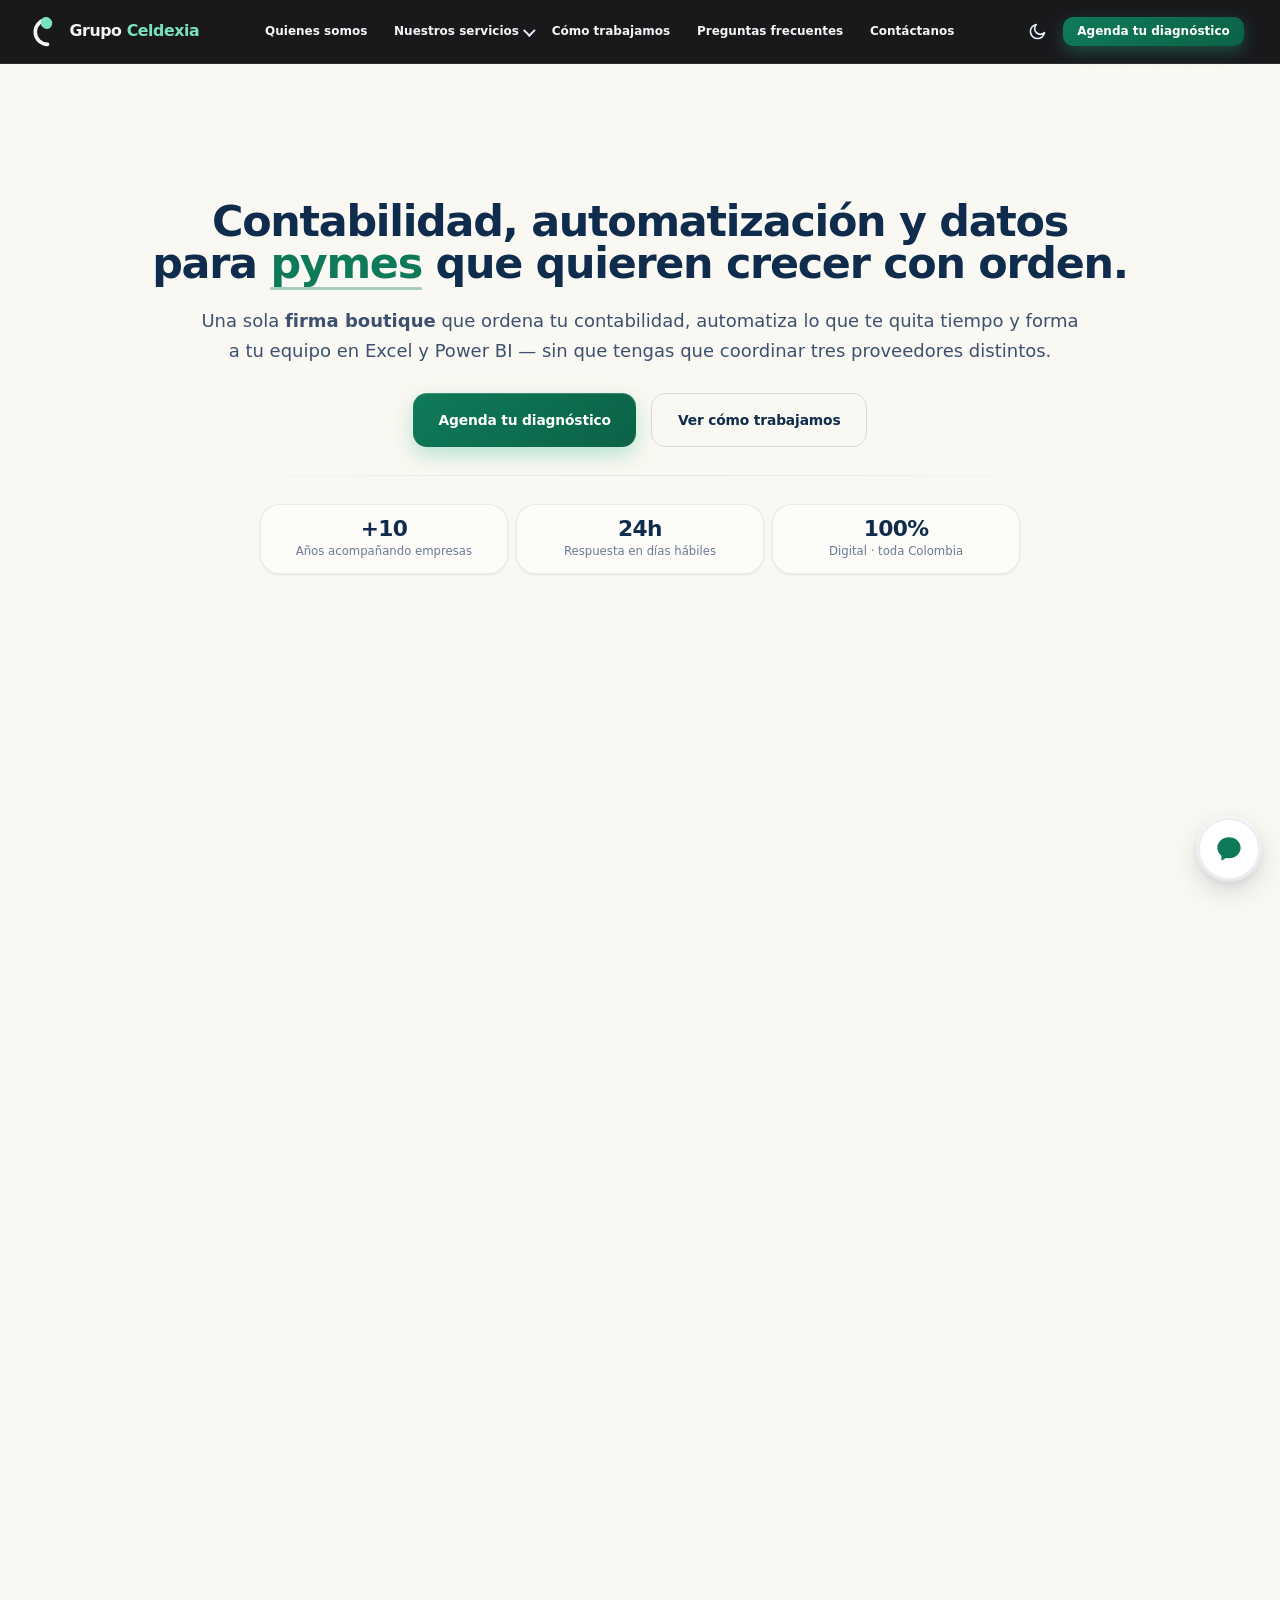
==== index.html @ 8787c2e3 "feat: cambios en estructura de archivos" ====
<!DOCTYPE html>
<html lang="es">

<head>
  <meta charset="UTF-8">
  <meta name="viewport" content="width=device-width, initial-scale=1.0, viewport-fit=cover">

  <meta name="robots" content="index, follow, max-snippet:-1, max-image-preview:large, max-video-preview:-1">
  <meta name="googlebot" content="index, follow, max-snippet:-1, max-image-preview:large, max-video-preview:-1">
  <meta name="bingbot" content="index, follow, max-snippet:-1, max-image-preview:large">
  <meta name="yandex" content="index, follow">
  <meta name="duckduckbot" content="index, follow">
  <meta name="theme-color" content="#0F2C4D">
  <meta name="msapplication-TileColor" content="#0F2C4D">

  <meta http-equiv="Content-Security-Policy" content="
    default-src 'self';
    script-src  'self' 'sha256-/l8RcaNB8MHho/vs96s4ap8UspJKVkSybBrTscfyWKM=' 'sha256-djsI7ul3B3m7KdzbCZ7Nsn+0wERyt4WGuPwVBcPNg5k=' https://www.googletagmanager.com https://www.google-analytics.com;
    style-src   'self' https://fonts.googleapis.com;
    font-src    https://fonts.gstatic.com;
    img-src     'self' data: https://images.unsplash.com https://www.google-analytics.com https://www.googletagmanager.com;
    connect-src 'self' https://www.google-analytics.com https://region1.google-analytics.com https://www.googletagmanager.com;
    form-action 'none';
    base-uri    'self';
    object-src  'none';
    manifest-src 'self';
  ">
  <meta name="referrer" content="strict-origin-when-cross-origin">

  <title>Celdexia | Contabilidad, Web y Datos para PYMES en Colombia</title>
  <meta name="description"
    content="Grupo Celdexia SAS es una firma boutique colombiana de contabilidad, automatización web y formación en datos para PYMES. Conoce Celdexia Contable, Celdexia Web y Celdexia Academy. Agenda tu diagnóstico gratuito.">
  <meta name="author" content="Grupo Celdexia SAS">
  <meta name="application-name" content="Celdexia">
  <meta name="apple-mobile-web-app-title" content="Celdexia">
  <meta name="apple-mobile-web-app-capable" content="yes">
  <meta name="mobile-web-app-capable" content="yes">

  <link rel="icon" href="favicon.svg" type="image/svg+xml">
  <link rel="icon" href="favicon-32.png" sizes="32x32" type="image/png">
  <link rel="apple-touch-icon" href="apple-touch-icon.png">
  <link rel="manifest" href="site.webmanifest">

  <link rel="canonical" href="https://www.celdexia.co/">
  <link rel="alternate" hreflang="es-CO" href="https://www.celdexia.co/">
  <link rel="alternate" hreflang="x-default" href="https://www.celdexia.co/">

  <meta property="og:type" content="website">
  <meta property="og:url" content="https://www.celdexia.co/">
  <meta property="og:title" content="Celdexia | Grupo Celdexia SAS · Contabilidad, Web y Datos para PYMES">
  <meta property="og:description"
    content="Celdexia · Una sola firma boutique colombiana para tu contabilidad (Celdexia Contable), tu web y automatización (Celdexia Web) y la formación en datos de tu equipo (Celdexia Academy).">
  <meta property="og:locale" content="es_CO">
  <meta property="og:locale:alternate" content="es_ES">
  <meta property="og:site_name" content="Celdexia · Grupo Celdexia SAS">
  <meta property="og:image" content="https://www.celdexia.co/og-image-celdexia.jpg">
  <meta property="og:image:secure_url" content="https://www.celdexia.co/og-image-celdexia.jpg">
  <meta property="og:image:type" content="image/jpeg">
  <meta property="og:image:width" content="1200">
  <meta property="og:image:height" content="630">
  <meta property="og:image:alt" content="Celdexia · Grupo Celdexia SAS · Firma boutique colombiana">
  <meta property="business:contact_data:locality" content="Tuluá">
  <meta property="business:contact_data:region" content="Valle del Cauca">
  <meta property="business:contact_data:country_name" content="Colombia">
  <meta property="business:contact_data:phone_number" content="+573174698050">

  <meta name="twitter:card" content="summary_large_image">
  <meta name="twitter:title" content="Celdexia | Grupo Celdexia SAS · Contabilidad, Web y Datos">
  <meta name="twitter:description"
    content="Firma boutique colombiana. Contabilidad, web y formación en datos para PYMES. Conoce Celdexia Contable, Celdexia Web y Celdexia Academy.">
  <meta name="twitter:image" content="https://www.celdexia.co/og-image-celdexia.jpg">
  <meta name="twitter:image:alt" content="Celdexia · Grupo Celdexia SAS">
  <meta name="twitter:site" content="@celdexia">
  <meta name="twitter:creator" content="@celdexia">

<script type="application/ld+json">
{
  "@context": "https://schema.org",
  "@graph": [
    {
      "@type": "Organization",
      "@id": "https://www.celdexia.co/#organization",
      "name": "Grupo Celdexia SAS",
      "alternateName": ["Celdexia", "Grupo Celdexia", "Celdexia SAS", "Grupo Celdexia S.A.S."],
      "legalName": "Grupo Celdexia SAS",
      "url": "https://www.celdexia.co",
      "logo": {
        "@type": "ImageObject",
        "url": "https://www.celdexia.co/logo-celdexia.png",
        "width": 512,
        "height": 512,
        "caption": "Logo oficial Grupo Celdexia SAS"
      },
      "image": "https://www.celdexia.co/og-image-celdexia.jpg",
      "description": "Celdexia, oficialmente Grupo Celdexia SAS, es una firma boutique colombiana líder en contabilidad, desarrollo web, automatización con IA y formación en datos para pequeñas y medianas empresas.",
      "foundingDate": "2014",
      "founder": {"@type": "Person", "name": "Yonier Alejandro Arango López"},
      "email": "info@celdexia.com",
      "telephone": "+573174698050",
      "address": {
        "@type": "PostalAddress",
        "addressCountry": "CO",
        "addressRegion": "Valle del Cauca",
        "addressLocality": "Tuluá",
        "postalCode": "763021"
      },
      "areaServed": [
        {"@type": "Country", "name": "Colombia"},
        {"@type": "AdministrativeArea", "name": "Valle del Cauca"},
        {"@type": "City", "name": "Tuluá"},
        {"@type": "City", "name": "Cali"},
        {"@type": "City", "name": "Bogotá"},
        {"@type": "City", "name": "Medellín"},
        {"@type": "City", "name": "Barranquilla"},
        {"@type": "City", "name": "Cartagena"}
      ],
      "sameAs": [
        "https://wa.me/573174698050",
        "https://contable.celdexia.co",
        "https://web.celdexia.co",
        "https://www.celdexia.com/inicio",
        "https://www.facebook.com/share/1HR5Mc8u3G/",
        "https://www.tiktok.com/@grupoceldexia?_r=1&_t=ZS-98dkQQ6LzwS"
      ],
      "contactPoint": [{
        "@type": "ContactPoint",
        "telephone": "+57-317-469-8050",
        "contactType": "customer service",
        "areaServed": "CO",
        "availableLanguage": ["Spanish", "es", "es-CO"]
      }],
      "subOrganization": [
        {
          "@type": "Organization",
          "name": "Celdexia Contable",
          "alternateName": "Celdexia Contable · División Contable",
          "url": "https://contable.celdexia.co",
          "description": "División contable y tributaria de Grupo Celdexia SAS. Contabilidad mensual, declaración de renta y asesoría tributaria para PYMES en Colombia.",
          "parentOrganization": {"@id": "https://www.celdexia.co/#organization"}
        },
        {
          "@type": "Organization",
          "name": "Celdexia Web",
          "alternateName": "Celdexia Web · División Digital",
          "url": "https://web.celdexia.co",
          "description": "División digital de Grupo Celdexia SAS. Diseño de páginas web profesionales, automatización con IA, dashboards interactivos y CRM para empresas colombianas.",
          "parentOrganization": {"@id": "https://www.celdexia.co/#organization"}
        },
        {
          "@type": "Organization",
          "name": "Celdexia Academy",
          "alternateName": "Celdexia Academy · División de Formación",
          "url": "https://www.celdexia.com/inicio",
          "description": "División de formación de Grupo Celdexia SAS. Capacitación corporativa en Excel, Power BI y análisis de datos para equipos de PYMES.",
          "parentOrganization": {"@id": "https://www.celdexia.co/#organization"}
        }
      ],
      "knowsAbout": [
        "Contabilidad PYME",
        "Declaración de Renta Colombia",
        "Automatización empresarial",
        "Páginas web profesionales",
        "Dashboards interactivos",
        "Inteligencia Artificial aplicada",
        "Excel avanzado",
        "Power BI",
        "Asesoría tributaria Colombia",
        "Software contable en la nube"
      ]
    },
    {
      "@type": "LocalBusiness",
      "@id": "https://www.celdexia.co/#localbusiness",
      "name": "Celdexia · Grupo Celdexia SAS",
      "alternateName": ["Celdexia", "Grupo Celdexia"],
      "image": "https://www.celdexia.co/og-image-celdexia.jpg",
      "url": "https://www.celdexia.co",
      "telephone": "+573174698050",
      "email": "info@celdexia.com",
      "priceRange": "$$",
      "address": {
        "@type": "PostalAddress",
        "addressCountry": "CO",
        "addressRegion": "Valle del Cauca",
        "addressLocality": "Tuluá",
        "postalCode": "763021"
      },
      "geo": {
        "@type": "GeoCoordinates",
        "latitude": "4.0847",
        "longitude": "-76.1956"
      },
      "areaServed": {"@type": "Country", "name": "Colombia"},
      "openingHoursSpecification": [{
        "@type": "OpeningHoursSpecification",
        "dayOfWeek": ["Monday", "Tuesday", "Wednesday", "Thursday", "Friday"],
        "opens": "08:00",
        "closes": "18:00"
      }],
      "hasOfferCatalog": {
        "@type": "OfferCatalog",
        "name": "Servicios Celdexia",
        "itemListElement": [
          {"@type": "Offer", "itemOffered": {"@type": "Service", "name": "Contabilidad mensual PYMES Colombia", "provider": {"@type": "Organization", "name": "Celdexia Contable"}}},
          {"@type": "Offer", "itemOffered": {"@type": "Service", "name": "Declaración de Renta Persona Natural y Jurídica", "provider": {"@type": "Organization", "name": "Celdexia Contable"}}},
          {"@type": "Offer", "itemOffered": {"@type": "Service", "name": "Diseño de páginas web profesionales", "provider": {"@type": "Organization", "name": "Celdexia Web"}}},
          {"@type": "Offer", "itemOffered": {"@type": "Service", "name": "Automatización con IA y dashboards interactivos", "provider": {"@type": "Organization", "name": "Celdexia Web"}}},
          {"@type": "Offer", "itemOffered": {"@type": "Service", "name": "Capacitación corporativa en Excel y Power BI", "provider": {"@type": "Organization", "name": "Celdexia Academy"}}}
        ]
      }
    },
    {
      "@type": "WebSite",
      "@id": "https://www.celdexia.co/#website",
      "url": "https://www.celdexia.co",
      "name": "Celdexia · Grupo Celdexia SAS",
      "alternateName": "Celdexia",
      "publisher": {"@id": "https://www.celdexia.co/#organization"},
      "inLanguage": "es-CO"
    },
    {
      "@type": "BreadcrumbList",
      "@id": "https://www.celdexia.co/#breadcrumb",
      "itemListElement": [
        {"@type": "ListItem", "position": 1, "name": "Celdexia · Inicio", "item": "https://www.celdexia.co/"},
        {"@type": "ListItem", "position": 2, "name": "Celdexia Contable", "item": "https://contable.celdexia.co/"},
        {"@type": "ListItem", "position": 3, "name": "Celdexia Web", "item": "https://web.celdexia.co/"},
        {"@type": "ListItem", "position": 4, "name": "Celdexia Academy", "item": "https://www.celdexia.com/inicio"}
      ]
    },
    {
      "@type": "WebPage",
      "@id": "https://www.celdexia.co/#webpage",
      "url": "https://www.celdexia.co/",
      "name": "Celdexia | Grupo Celdexia SAS · Contabilidad, Web y Datos para PYMES en Colombia",
      "description": "Sitio oficial de Celdexia (Grupo Celdexia SAS). Firma boutique colombiana de contabilidad, web y formación en datos para PYMES.",
      "inLanguage": "es-CO",
      "isPartOf": {"@id": "https://www.celdexia.co/#website"},
      "about": {"@id": "https://www.celdexia.co/#organization"},
      "breadcrumb": {"@id": "https://www.celdexia.co/#breadcrumb"}
    }
  ]
}
</script>

<script type="application/ld+json">
{"@context":"https://schema.org","@type":"FAQPage","mainEntity":[
{"@type":"Question","name":"¿Qué es Celdexia?","acceptedAnswer":{"@type":"Answer","text":"Celdexia, oficialmente Grupo Celdexia SAS, es una firma boutique colombiana especializada en contabilidad, desarrollo web, automatización con IA y formación en datos para pequeñas y medianas empresas. Tiene tres divisiones: Celdexia Contable, Celdexia Web y Celdexia Academy."}},
{"@type":"Question","name":"¿Cuáles son las divisiones de Grupo Celdexia SAS?","acceptedAnswer":{"@type":"Answer","text":"Grupo Celdexia SAS opera tres divisiones especializadas: Celdexia Contable (contabilidad mensual, declaración de renta y asesoría tributaria), Celdexia Web (páginas web profesionales, automatización con IA y dashboards interactivos) y Celdexia Academy (capacitación corporativa en Excel y Power BI)."}},
{"@type":"Question","name":"¿Dónde queda Celdexia?","acceptedAnswer":{"@type":"Answer","text":"Celdexia (Grupo Celdexia SAS) tiene su sede en Tuluá, Valle del Cauca, Colombia, con presencia nacional. Atendemos clientes en toda Colombia (Cali, Bogotá, Medellín, Barranquilla, Cartagena y más) de forma 100% digital."}},
{"@type":"Question","name":"¿Cuánto dura el diagnóstico inicial de Celdexia?","acceptedAnswer":{"@type":"Answer","text":"El diagnóstico de Celdexia dura aproximadamente 30 minutos por videollamada. Antes te enviamos un breve formulario para entender tu situación. Al final te llevas un resumen claro de qué identificamos, sin compromiso de seguir con nosotros."}},
{"@type":"Question","name":"¿Trabajan solo en Tuluá o en toda Colombia?","acceptedAnswer":{"@type":"Answer","text":"Celdexia tiene su sede en Tuluá, Valle del Cauca, y atiende toda Colombia con presencia nacional. Operamos 100% digital con software contable en la nube, videollamadas y WhatsApp. Tenemos clientes desde Pasto hasta Santa Marta."}},
{"@type":"Question","name":"¿Puedo contratar un solo servicio de Celdexia?","acceptedAnswer":{"@type":"Answer","text":"Sí. Puedes empezar con uno solo. La mayoría de nuestros clientes empiezan con Celdexia Contable o con Celdexia Web, y suman otros servicios cuando lo necesitan."}},
{"@type":"Question","name":"¿Cómo inicia el acompañamiento con Celdexia?","acceptedAnswer":{"@type":"Answer","text":"Después del diagnóstico te enviamos una propuesta personalizada. Si la aceptas, firmamos un acuerdo de confidencialidad, configuramos los sistemas necesarios y arrancamos."}},
{"@type":"Question","name":"¿Cuánto cuestan los servicios de Celdexia?","acceptedAnswer":{"@type":"Answer","text":"La contabilidad mensual con Celdexia Contable empieza en $500.000 COP + IVA. La declaración de renta de personas naturales desde $120.000 COP. Las páginas web y automatizaciones con Celdexia Web se cotizan según el alcance. La formación con Celdexia Academy se cotiza según el programa."}},
{"@type":"Question","name":"¿Mi información está segura con Celdexia?","acceptedAnswer":{"@type":"Answer","text":"Sí. Celdexia trabaja bajo Ley 1581/2012 de Protección de Datos Personales en Colombia. Firmamos un acuerdo de confidencialidad (NDA) con cada cliente desde el primer contacto."}}
]}
</script>

  <link rel="preconnect" href="https://fonts.googleapis.com">
  <link rel="preconnect" href="https://fonts.gstatic.com" crossorigin>
  <link href="https://fonts.googleapis.com/css2?family=Poppins:wght@400;600;700&amp;display=swap"
    rel="stylesheet">
  <link rel="stylesheet" href="css/styles.css">
  <script src="js/main.js" defer></script>

</head>

<body>

  <a class="skip-link" href="#contenido-principal">Saltar al contenido principal</a>

  <div class="site-wrapper">

    <nav id="nav" aria-label="Navegación principal">
      <span class="scroll-progress" aria-hidden="true"></span>
      <a href="https://www.celdexia.co/" class="nav-logo">
        <svg width="38" height="38" viewBox="0 0 40 40" fill="none" xmlns="http://www.w3.org/2000/svg"
          aria-hidden="true">
          <path d="M28 7 A13 13 0 1 0 28 33" stroke="#F4F5F7" stroke-width="3.8" stroke-linecap="round" />
          <path d="M27 4 C30 4 33 7 33 11 C33 14 30 17 27 17 C24 17 21 14 21 11 C21 7 24 4 27 4 Z" fill="#79E3BE"
            transform="rotate(-25 27 11)" />
        </svg>
        <span class="nav-logo-text">
          Grupo <span class="accent">Celdexia</span>
        </span>
      </a>

      <ul class="nav-links" id="navLinks">
        <li><a href="#quienes">Quienes somos</a></li>
        <li class="nav-services" id="navServices">
          <div class="nav-service-main">
            <a href="#servicios" class="nav-service-link">Nuestros servicios</a>
            <button type="button" class="nav-caret-btn" aria-controls="navServiceOptions"
              aria-label="Mostrar u ocultar servicios" aria-expanded="false">
              <span class="nav-caret" aria-hidden="true">▾</span>
            </button>
          </div>
          <div class="dept-row" id="navServiceOptions">
            <a class="dept-pill c" href="https://contable.celdexia.co/" target="_blank" rel="noopener noreferrer">
              <span class="dept-icon" aria-hidden="true">▦</span>
              <span class="dept-title">Contabilidad</span>
              <span class="dept-desc">Contabilidad mensual, declaración de renta, auditoría y asesoría tributaria para tu empresa.</span>
            </a>
            <a class="dept-pill w" href="https://web.celdexia.co/" target="_blank" rel="noopener noreferrer">
              <span class="dept-icon" aria-hidden="true">⌘</span>
              <span class="dept-title">Desarrollo web</span>
              <span class="dept-desc">Páginas web, landing page y automatización con inteligencia artificial para tu negocio.</span>
            </a>
            <a class="dept-pill a" href="https://www.celdexia.com/inicio" target="_blank" rel="noopener noreferrer">
              <span class="dept-icon" aria-hidden="true">✦</span>
              <span class="dept-title">Academia</span>
              <span class="dept-desc">Cursos de Excel, Power BI, IA y Google Sheets, con certificación y plantillas incluidas.</span>
            </a>
          </div>
        </li>
        <li><a href="#metodo">Cómo trabajamos</a></li>
        <li><a href="#faq">Preguntas frecuentes</a></li>
        <li><a href="#contacto">Contáctanos</a></li>
      </ul>

      <div class="nav-actions">
        <button class="theme-toggle" id="themeToggle" type="button" aria-label="Activar modo oscuro"
          aria-pressed="false">
          <span class="theme-toggle-icon" aria-hidden="true"></span>
        </button>
        <a href="https://calendar.app.google/tfaqs4YaaFquSDfQA" target="_blank" rel="noopener noreferrer"
          class="nav-cta">Agenda tu diagnóstico</a>
      </div>

      <button class="burger" id="burger" aria-label="Menú" aria-expanded="false"
        aria-controls="navLinks">
        <span></span><span></span><span></span>
      </button>
    </nav>

    <main id="contenido-principal" tabindex="-1">
      <section id="hero">
        <div class="hero-in">
          <div>
            <h1 class="hero-h1">
              <span class="hero-h1-line">Contabilidad, automatización y datos</span>
              <span class="hero-h1-line">para <span class="grad">pymes</span> que quieren crecer con orden.</span>
            </h1>
            <p class="hero-sub">
              Una sola <strong>firma boutique</strong> que ordena tu contabilidad, automatiza lo que te quita tiempo y
              forma a tu equipo en Excel y Power BI — sin que tengas que coordinar tres proveedores distintos.
            </p>
            <div class="hero-btns">
              <a href="https://calendar.app.google/tfaqs4YaaFquSDfQA" target="_blank" rel="noopener noreferrer"
                class="btn btn-primary">Agenda tu diagnóstico</a>
              <a href="#metodo" class="btn btn-ghost">Ver cómo trabajamos</a>
            </div>
            <div class="hero-divider" aria-hidden="true"></div>
            <div class="hero-metrics" aria-label="Métricas destacadas">
              <div class="hero-metric">
                <div class="num">+10</div>
                <div class="lab">Años acompañando empresas</div>
              </div>
              <div class="hero-metric">
                <div class="num">24h</div>
                <div class="lab">Respuesta en días hábiles</div>
              </div>
              <div class="hero-metric">
                <div class="num">100%</div>
                <div class="lab">Digital · toda Colombia</div>
              </div>
            </div>
          </div>

        </div>
      </section>

      <section id="quienes">
        <div class="wrap">
          <div class="q-grid">
            <div class="q-text fade-up">
              <span class="eyebrow">¿Quienes somos?</span>
              <h2>Una firma pensada para empresas como la tuya.</h2>
              <p><br>Somos <strong>Grupo Celdexia SAS</strong>, una firma boutique colombiana con sede en <strong>Tuluá,
                  Valle del Cauca</strong>, y <strong>presencia nacional</strong> en toda Colombia.</p>
              <p>Trabajamos con micro, pequeñas y medianas empresas (PYMES) que necesitan más que un contador o una
                agencia: necesitan un aliado que entienda la operación completa. <br><br>Por eso creamos tres divisiones
                especializadas que conforman el ecosistema Celdexia: <strong>Celdexia Contable</strong>,
                <strong>Celdexia Web</strong> y <strong>Celdexia Academy</strong>.</p>
              <p>Atendemos a un número limitado de clientes para garantizar que cada uno reciba atención directa de un
                socio. Sin call centers. Sin pasamanos. Sin sorpresas.</p>
            </div>
            <div class="feats fade-up">
              <div class="feat">
                <div class="feat-ico">🎯</div>
                <div>
                  <h3>Hablamos tu idioma</h3>
                  <p>Sin tecnicismos innecesarios. Te explicamos lo que pasa con tu empresa de forma clara y útil.</p>
                </div>
              </div>
              <div class="feat">
                <div class="feat-ico">📡</div>
                <div>
                  <h3>Te respondemos rápido</h3>
                  <p>Compromiso de respuesta en menos de 24 horas hábiles. WhatsApp directo con tu contador.</p>
                </div>
              </div>
              <div class="feat">
                <div class="feat-ico">🔗</div>
                <div>
                  <h3>Contabilidad, web y datos juntos</h3>
                  <p>Lo bueno de tener un socio que entiende los tres mundos al mismo tiempo.</p>
                </div>
              </div>
              <div class="feat">
                <div class="feat-ico">🚀</div>
                <div>
                  <h3>Crecemos contigo</h3>
                  <p>Empiezas con un servicio. A medida que tu empresa crece, sumamos lo que necesites.</p>
                </div>
              </div>
            </div>
          </div>
        </div>
      </section>

      <section id="casos">
        <div class="wrap">
          <div class="tray-head fade-up">
            <span class="eyebrow">Casos de uso</span>
            <h2>Así trabajamos con empresas reales.</h2>
            <p>Tres escenarios que vemos todos los meses en PYMES colombianas. Si te identificas con alguno, agendemos
              una conversación.</p>
          </div>
          <div class="casos-grid fade-up">

            <div class="caso">
              <div class="caso-tag">Empresa de servicios</div>
              <h3>El dueño no sabe cuánto gana realmente</h3>
              <div class="caso-row">
                <div class="caso-l">Problema</div>
                <div class="caso-v">Facturas en un Excel, gastos en otro lado, contabilidad atrasada. Decide a la
                  intuición.</div>
              </div>
              <div class="caso-row">
                <div class="caso-l">Lo que hacemos</div>
                <div class="caso-v">Ordenamos la contabilidad, conectamos la operación al software y entregamos un
                  reporte mensual claro.</div>
              </div>
              <div class="caso-row">
                <div class="caso-l">Lo que cambia</div>
                <div class="caso-v">Sabe exactamente qué línea le deja dinero, cuánto puede invertir y cuánto pagarse
                  cada mes.</div>
              </div>
            </div>

            <div class="caso">
              <div class="caso-tag">Comercio o e-commerce</div>
              <h3>Procesos manuales que le roban horas</h3>
              <div class="caso-row">
                <div class="caso-l">Problema</div>
                <div class="caso-v">Pasa el día copiando datos entre sistemas, respondiendo lo mismo a clientes, sin
                  tiempo para vender.</div>
              </div>
              <div class="caso-row">
                <div class="caso-l">Lo que hacemos</div>
                <div class="caso-v">Automatizamos tareas repetitivas, conectamos su web con WhatsApp, pagos y reportes.
                </div>
              </div>
              <div class="caso-row">
                <div class="caso-l">Lo que cambia</div>
                <div class="caso-v">Recupera horas a la semana para dedicarlas a estrategia y crecimiento.</div>
              </div>
            </div>

            <div class="caso">
              <div class="caso-tag">Empresa familiar / PYME</div>
              <h3>El equipo no sabe leer un informe</h3>
              <div class="caso-row">
                <div class="caso-l">Problema</div>
                <div class="caso-v">El contador entrega cifras, pero nadie en el equipo entiende qué significan ni qué
                  hacer con ellas.</div>
              </div>
              <div class="caso-row">
                <div class="caso-l">Lo que hacemos</div>
                <div class="caso-v">Formamos al equipo en Excel y Power BI con ejercicios sobre sus propios datos
                  reales.</div>
              </div>
              <div class="caso-row">
                <div class="caso-l">Lo que cambia</div>
                <div class="caso-v">Las reuniones dejan de ser de opiniones para ser de decisiones con cifras concretas.
                </div>
              </div>
            </div>

            <div class="caso">
              <div class="caso-tag">Empresa con datos · sin claridad</div>
              <h3>No saben cómo presentar ni analizar sus datos</h3>
              <div class="caso-row">
                <div class="caso-l">Problema</div>
                <div class="caso-v">Tienes datos por todos lados, pero no logras verlos como un panorama claro que sirva
                  para decidir.</div>
              </div>
              <div class="caso-row">
                <div class="caso-l">Lo que hacemos</div>
                <div class="caso-v">Diseñamos y creamos un dashboard interactivo con IA: análisis automático, alertas en
                  tiempo real y luego capacitación periódica al equipo para que lo aproveche.</div>
              </div>
              <div class="caso-row">
                <div class="caso-l">Lo que cambia</div>
                <div class="caso-v">Pasas de mirar archivos sueltos a ver tu negocio en una sola pantalla, decidiendo
                  con información viva.</div>
              </div>
            </div>

          </div>
        </div>
      </section>

      <section id="servicios">
        <div class="serv-head fade-up">
          <span class="eyebrow">Nuestros servicios</span>
          <h2>3 servicios: una sola firma que entiende todo.</h2>
          <p>Puedes empezar con uno o trabajar los tres en conjunto. Lo importante es que ya no tendrás que coordinar
            tres proveedores distintos.</p>
        </div>

        <div class="sgrid">
          <div class="scard c fade-up">
            <div class="scard-head">
              <div class="scard-icon">📊</div>
              <h3>Tu contabilidad e impuestos al día</h3>
            </div>
            <p><strong>Para empresas que pierden dinero por desorden contable.</strong> Llevamos tu contabilidad mes a
              mes bajo NIIF, mantenemos tus impuestos al día con la DIAN y te entregamos un informe claro de cómo va tu
              empresa.</p>
            <ul class="sl">
              <li>Contabilidad mensual y estados financieros NIIF desde $300.000</li>
              <li>Declaración de renta de personas y empresas en 24–72 h</li>
              <li>Impuestos y obligaciones al día con la DIAN</li>
              <li>Auditoría financiera, tributaria y revisoría fiscal</li>
              <li>Planeación tributaria para pagar solo lo justo</li>
              <li>Facturación electrónica y constitución de SAS</li>
            </ul>
            <a class="scard-cta" href="https://contable.celdexia.co/" target="_blank" rel="noopener noreferrer">Ir a
              Celdexia Contable</a>
          </div>

          <div class="scard w fade-up">
            <div class="scard-head">
              <div class="scard-icon">💻</div>
              <h3>Tu negocio en internet, trabajando solo</h3>
            </div>
            <p><strong>Para empresas que pierden ventas o tiempo por procesos manuales.</strong> Hacemos tu desarrollo
              web profesional, automatizamos con inteligencia artificial lo que te roba horas y conectamos todo con tu
              operación.</p>
            <ul class="sl">
              <li>Diseño y desarrollo web profesional</li>
              <li>Automatización de procesos con inteligencia artificial (IA)</li>
              <li>Tiendas online y pagos en línea</li>
              <li>Software, CRM y ERP a la medida de tu negocio</li>
              <li>Integración con WhatsApp y tus sistemas</li>
            </ul>
            <a class="scard-cta" href="https://web.celdexia.co/" target="_blank" rel="noopener noreferrer">Ir a Celdexia
              Web</a>
          </div>

          <div class="scard a fade-up">
            <div class="scard-head">
              <div class="scard-icon">🎓</div>
              <h3>Tu equipo aprende a decidir con datos</h3>
            </div>
            <p><strong>Para empresas cuyo equipo no aprovecha la información que ya tienen.</strong> Formamos a tu
              equipo en Excel y Power BI con ejercicios sobre los datos reales de tu empresa.</p>
            <ul class="sl">
              <li>Excel avanzado para empresas</li>
              <li>Power BI y tableros ejecutivos</li>
              <li>Análisis de datos para PYMES</li>
              <li>Automatización con Power Query</li>
              <li>Programas a medida para equipos</li>
            </ul>
            <a class="scard-cta" href="https://www.celdexia.com/inicio" target="_blank" rel="noopener noreferrer">Ir a
              Celdexia Academy</a>
          </div>
        </div>
      </section>

      <section id="metodo">
        <div class="wrap">
          <span class="eyebrow lbl-c">¿Cómo trabajamos?</span>
          <h2>Un proceso claro, sin sorpresas.</h2>
          <p class="msub">Cuatro pasos sencillos para que sepas exactamente qué esperar desde el primer día.</p>
          <div class="msteps">
            <div class="mstep fade-up">
              <div class="mnum"><span>01</span></div>
              <h3>Diagnóstico</h3>
              <p>30 minutos. Te escuchamos, miramos tu situación y te decimos qué tiene arreglo y qué no.</p>
            </div>
            <div class="mstep fade-up">
              <div class="mnum"><span>02</span></div>
              <h3>Propuesta</h3>
              <p>Te enviamos un plan a la medida: qué vamos a hacer, en cuánto tiempo y cuánto cuesta.</p>
            </div>
            <div class="mstep fade-up">
              <div class="mnum"><span>03</span></div>
              <h3>Implementación</h3>
              <p>Ejecutamos lo acordado con reportes claros para que sepas cómo va todo en cada etapa.</p>
            </div>
            <div class="mstep fade-up">
              <div class="mnum"><span>04</span></div>
              <h3>Acompañamiento</h3>
              <p>Quedamos contigo después. Te ayudamos a sostener los resultados y a crecer con el tiempo.</p>
            </div>
            <div class="mstep fade-up">
              <div class="mnum"><span>05</span></div>
              <h3>Ajuste</h3>
              <p>Cada cierto tiempo revisamos qué funciona, qué cambiar y qué nuevo paso dar.</p>
            </div>
          </div>
        </div>
      </section>

      <section id="garantias">
        <div class="gar-head fade-up">
          <span class="eyebrow">Nuestros compromisos</span>
          <h2>Lo que sí garantizamos.</h2>
          <p>No prometemos resultados financieros mágicos. <br>Prometemos cumplir con lo que sí depende de nosotros, y
            depende mucho.</p>
        </div>
        <div class="gar-grid">
          <div class="gar fade-up">
            <div class="gar-ico">⏱️</div>
            <h3>Respondemos en 24h</h3>
            <p>Toda consulta tiene respuesta antes de 24 horas hábiles. WhatsApp directo, sin filas.</p>
          </div>
          <div class="gar fade-up">
            <div class="gar-ico">📋</div>
            <h3>Diagnóstico estructurado</h3>
            <p>30 minutos por videollamada. Te llevas un resumen claro de tu situación, hagas o no negocio con nosotros.
            </p>
          </div>
          <div class="gar fade-up">
            <div class="gar-ico">📄</div>
            <h3>Propuesta a la medida</h3>
            <p>Nada de plantillas. Te enviamos un plan específico para tu caso, con alcance y precio claros.</p>
          </div>
          <div class="gar fade-up">
            <div class="gar-ico">🤝</div>
            <h3>Acompañamiento real</h3>
            <p>No desaparecemos al firmar. Te acompañamos en cada etapa hasta que todo funcione.</p>
          </div>
        </div>
      </section>

      <section id="indicadores">
        <div class="ind-head fade-up">
          <span class="eyebrow">¿Cómo medimos resultados?</span>
          <h2>Los indicadores que sí importan.</h2>
          <p>No nos obsesionan los números bonitos. <br>Nos importan los resultados que el dueño de la empresa siente
            todos los días.</p>
        </div>
        <div class="ind-grid">
          <div class="ind fade-up"><span class="ind-ico">💡</span>
            <h3>Claridad financiera</h3>
            <p>Saber cuánto ganas, cuánto debes y dónde se va el dinero.</p>
          </div>
          <div class="ind fade-up"><span class="ind-ico">⏳</span>
            <h3>Tiempo recuperado</h3>
            <p>Horas que ya no inviertes en tareas que se pueden automatizar.</p>
          </div>
          <div class="ind fade-up"><span class="ind-ico">⚙️</span>
            <h3>Eficiencia operativa</h3>
            <p>Procesos que dejan de depender solo de ti para funcionar.</p>
          </div>
          <div class="ind fade-up"><span class="ind-ico">🎯</span>
            <h3>Calidad de decisión</h3>
            <p>Pasar de decidir con corazonadas a decidir con cifras claras.</p>
          </div>
          <div class="ind fade-up"><span class="ind-ico">📈</span>
            <h3>Escalabilidad</h3>
            <p>Que tu empresa pueda crecer sin que todo se rompa cada vez que sube.</p>
          </div>
        </div>
      </section>

      <section id="faq">
        <div class="faq-head fade-up">
          <span class="eyebrow">Preguntas frecuentes</span>
          <h2>Lo que más nos preguntan antes de empezar.</h2>
          <p>Si tu pregunta no está aquí, escríbenos por WhatsApp y te respondemos directo.</p>
        </div>
        <div class="faq-layout">
          <div class="faq-list faq-col-1" id="faqList">
            <div class="faq-item">
              <h3><button class="faq-q" id="faq-q-1" type="button" aria-expanded="false" aria-controls="faq-a-1"><span>¿Cuánto dura el diagnóstico
                    inicial?</span><span class="faq-icon" aria-hidden="true"></span></button></h3>
              <section class="faq-a" id="faq-a-1" aria-labelledby="faq-q-1">
                <div class="faq-a-inner">El diagnóstico dura aproximadamente 30 minutos por videollamada. Antes te
                  enviamos un breve formulario para entender tu situación. Al final te llevas un resumen claro de qué
                  identificamos, sin compromiso de seguir con nosotros.</div>
              </section>
            </div>

            <div class="faq-item">
              <h3><button class="faq-q" id="faq-q-2" type="button" aria-expanded="false" aria-controls="faq-a-2"><span>¿Trabajan solo en Tuluá o en toda
                    Colombia?</span><span class="faq-icon" aria-hidden="true"></span></button></h3>
              <section class="faq-a" id="faq-a-2" aria-labelledby="faq-q-2">
                <div class="faq-a-inner">Tenemos nuestra sede en Tuluá, Valle del Cauca, pero atendemos toda Colombia
                  con presencia nacional. Operamos 100% digital con software contable en la nube, videollamadas y
                  WhatsApp. Tenemos clientes desde Pasto hasta Santa Marta. La distancia no es un problema; el proceso
                  es el mismo en cualquier ciudad del país.</div>
              </section>
            </div>

            <div class="faq-item">
              <h3><button class="faq-q" id="faq-q-3" type="button" aria-expanded="false" aria-controls="faq-a-3"><span>¿Puedo contratar un solo servicio o
                    tengo que tomar los tres?</span><span class="faq-icon" aria-hidden="true"></span></button></h3>
              <section class="faq-a" id="faq-a-3" aria-labelledby="faq-q-3">
                <div class="faq-a-inner">Puedes empezar con uno solo. La mayoría de nuestros clientes empiezan con
                  contabilidad o con automatización web, y suman otros servicios cuando lo necesitan. No te obligamos a
                  tomar paquetes que no usarás.</div>
              </section>
            </div>

            <div class="faq-item">
              <h3><button class="faq-q" id="faq-q-4" type="button" aria-expanded="false" aria-controls="faq-a-4"><span>¿Cómo inicia el acompañamiento si
                    decidimos trabajar juntos?</span><span class="faq-icon" aria-hidden="true"></span></button></h3>
              <section class="faq-a" id="faq-a-4" aria-labelledby="faq-q-4">
                <div class="faq-a-inner">Después del diagnóstico te enviamos una propuesta personalizada. Si la aceptas,
                  firmamos un acuerdo de confidencialidad (NDA), configuramos los sistemas necesarios y arrancamos. En
                  contabilidad, el primer mes ya recibes informes; en web, definimos hitos semanales claros.</div>
              </section>
            </div>
          </div>

          <div class="faq-list faq-col-2">
            <div class="faq-item">
              <h3><button class="faq-q" id="faq-q-5" type="button" aria-expanded="false" aria-controls="faq-a-5"><span>¿Necesito cambiar mi software contable
                    o el sistema que ya uso?</span><span class="faq-icon" aria-hidden="true"></span></button></h3>
              <section class="faq-a" id="faq-a-5" aria-labelledby="faq-q-5">
                <div class="faq-a-inner">No necesariamente. Trabajamos con varios software contables en la nube y nos
                  adaptamos al que ya uses si funciona bien. Si tu sistema actual te está limitando, te recomendamos uno
                  mejor, pero la decisión es tuya. Lo mismo aplica para web: integramos con lo que ya tienes.</div>
              </section>
            </div>

            <div class="faq-item">
              <h3><button class="faq-q" id="faq-q-6" type="button" aria-expanded="false" aria-controls="faq-a-6"><span>¿Cuánto cuestan los servicios? ¿Tienen
                    planes fijos?</span><span class="faq-icon" aria-hidden="true"></span></button></h3>
              <section class="faq-a" id="faq-a-6" aria-labelledby="faq-q-6">
                <div class="faq-a-inner">La contabilidad mensual empieza en $300.000 COP y la declaración de renta de
                  personas naturales desde $120.000. Las webs y automatizaciones cotizan según el alcance. Después del
                  diagnóstico te enviamos un precio claro y fijo, sin sorpresas posteriores.</div>
              </section>
            </div>

            <div class="faq-item">
              <h3><button class="faq-q" id="faq-q-7" type="button" aria-expanded="false" aria-controls="faq-a-7"><span>¿Mi información está segura con
                    ustedes?</span><span class="faq-icon" aria-hidden="true"></span></button></h3>
              <section class="faq-a" id="faq-a-7" aria-labelledby="faq-q-7">
                <div class="faq-a-inner">Sí. Trabajamos bajo Ley 1581/2012 de Protección de Datos Personales en
                  Colombia. Firmamos un NDA con cada cliente desde el primer contacto, los datos viven en nube con
                  certificación ISO 27001 y solo personal autorizado tiene acceso. Nunca compartimos tu información con
                  terceros.</div>
              </section>
            </div>
          </div>
        </div>
      </section>

      <section id="contacto">
        <div class="wrap">
          <div class="ct-wrap">
            <div class="ct-h fade-up">
              <span class="eyebrow">Contáctanos</span>
              <h2>Hablemos de tu empresa.</h2>
              <p>Después de que nos contactes, así seguimos:</p>
              <ol class="contact-steps">
                <li class="contact-step">
                  <span class="contact-step-num">1</span>
                  <div><strong class="contact-step-title">Diagnóstico
                      (30 min)</strong><span class="contact-step-text">Te escuchamos, miramos tu
                      situación y te devolvemos un resumen claro.</span></div>
                </li>
                <li class="contact-step">
                  <span class="contact-step-num">2</span>
                  <div><strong class="contact-step-title">Propuesta
                      personalizada</strong><span class="contact-step-text">Te enviamos plan, tiempos
                      y precio claros, sin sorpresas posteriores.</span></div>
                </li>
                <li class="contact-step">
                  <span class="contact-step-num">3</span>
                  <div><strong class="contact-step-title">Implementación</strong><span
                      class="contact-step-text">Arrancamos contigo con reportes claros en cada
                      etapa.</span></div>
                </li>
              </ol>
              <div class="chs">
                <a href="https://wa.me/573174698050" target="_blank" rel="noopener noreferrer" class="ch ch-primary">
                  <div class="ch-i wa" aria-hidden="true">
                    <svg viewBox="0 0 32 32" role="img">
                      <path fill="#25D366"
                        d="M16.04 3.2A12.74 12.74 0 0 0 5.2 22.63L3.88 29l6.52-1.28A12.73 12.73 0 1 0 16.04 3.2Z" />
                      <path fill="#fff"
                        d="M23.47 19.28c-.36-.18-2.12-1.04-2.45-1.16-.33-.12-.57-.18-.81.18-.24.36-.93 1.16-1.14 1.4-.21.24-.42.27-.78.09-.36-.18-1.52-.56-2.9-1.79-1.07-.95-1.8-2.13-2.01-2.49-.21-.36-.02-.55.16-.73.16-.16.36-.42.54-.63.18-.21.24-.36.36-.6.12-.24.06-.45-.03-.63-.09-.18-.81-1.95-1.11-2.67-.29-.7-.59-.6-.81-.61h-.69c-.24 0-.63.09-.96.45-.33.36-1.26 1.23-1.26 3s1.29 3.48 1.47 3.72c.18.24 2.54 3.88 6.15 5.44.86.37 1.53.59 2.05.76.86.27 1.65.23 2.27.14.69-.1 2.12-.87 2.42-1.71.3-.84.3-1.56.21-1.71-.09-.15-.33-.24-.69-.42Z" />
                    </svg>
                  </div>
                  <div>
                    <div class="ch-v">+57 317 469 8050</div>
                  </div>
                </a>
                <a href="mailto:info@celdexia.com" class="ch ch-primary">
                  <div class="ch-i em" aria-hidden="true">
                    <svg viewBox="0 0 48 48" role="img">
                      <path fill="#EA4335"
                        d="M24 27.6 6 14.2V38c0 1.1.9 2 2 2h4V22.8L24 31.7l12-8.9V40h4c1.1 0 2-.9 2-2V14.2L24 27.6Z" />
                      <path fill="#FBBC04"
                        d="M6 14.2 24 27.6l18-13.4V10c0-1.1-.9-2-2-2h-1.1L24 19.1 9.1 8H8c-1.1 0-2 .9-2 2v4.2Z" />
                      <path fill="#34A853" d="M12 40V22.8L6 18.3V38c0 1.1.9 2 2 2h4Z" />
                      <path fill="#4285F4" d="M36 40h4c1.1 0 2-.9 2-2V18.3l-6 4.5V40Z" />
                      <path fill="#C5221F"
                        d="M24 19.1 9.1 8H8c-1.1 0-2 .9-2 2v4.2l18 13.4 18-13.4V10c0-1.1-.9-2-2-2h-1.1L24 19.1Z" />
                    </svg>
                  </div>
                  <div>
                    <div class="ch-v">info@celdexia.com</div>
                  </div>
                </a>
                <div class="ch ch-coverage">
                  <div class="ch-i lo" aria-hidden="true">
                    <svg viewBox="0 0 48 48" role="img">
                      <path fill="#EA4335"
                        d="M24 4C16.3 4 10 10.3 10 18c0 10.5 14 26 14 26s14-15.5 14-26C38 10.3 31.7 4 24 4Z" />
                      <path fill="#FBBC04"
                        d="M24 9.5A8.5 8.5 0 0 0 15.5 18c0 1.6.45 3.1 1.22 4.37l6.1-6.1a3 3 0 0 1 4.24 0l4.22 4.22A8.46 8.46 0 0 0 24 9.5Z" />
                      <path fill="#34A853" d="m16.72 22.37 7.28 7.28 7.28-9.16-4.22-4.22a3 3 0 0 0-4.24 0l-6.1 6.1Z" />
                      <circle cx="24" cy="18" r="4" fill="#4285F4" />
                    </svg>
                  </div>
                  <div>
                    <div class="ch-l">Cobertura</div>
                    <div class="ch-v">Toda Colombia · 100% digital</div>
                  </div>
                </div>
              </div>
            </div>

            <div class="cf fade-up">
              <form id="contactForm" novalidate>
                <div class="frow">
                  <div class="fg">
                    <label for="f-nombre">Nombre completo</label>
                    <input id="f-nombre" name="nombre" type="text" placeholder="Tu nombre" required autocomplete="name" maxlength="100">
                  </div>
                  <div class="fg">
                    <label for="f-empresa">Empresa</label>
                    <input id="f-empresa" name="empresa" type="text" placeholder="Nombre de tu empresa" required autocomplete="organization" maxlength="120">
                  </div>
                </div>
                <div class="frow">
                  <div class="fg">
                    <label for="f-tel">WhatsApp / Teléfono</label>
                    <input id="f-tel" name="tel" type="tel" inputmode="tel" placeholder="+57 300 000 0000" required autocomplete="tel" maxlength="25" pattern="[0-9+() .-]{7,25}">
                  </div>
                  <div class="fg">
                    <label for="f-email">Correo electrónico</label>
                    <input id="f-email" name="email" type="email" placeholder="tu@email.com" required
                      autocomplete="email" maxlength="160">
                  </div>
                </div>
                <div class="fg">
                  <label for="f-area">¿Qué servicio te interesa?</label>
                  <select id="f-area" name="area" required>
                    <option value="">Selecciona uno</option>
                    <option value="Celdexia Contable — Contabilidad y tributaria">Celdexia Contable — Contabilidad y
                      tributaria</option>
                    <option value="Celdexia Web — Página web y automatización">Celdexia Web — Página web y
                      automatización</option>
                    <option value="Celdexia Academy — Formación en Excel y Power BI">Celdexia Academy — Formación en
                      Excel y Power BI</option>
                    <option value="Todavía no sé / Quiero conversar">Todavía no sé / Quiero conversar</option>
                  </select>
                </div>
                <div class="fg">
                  <label for="f-reto">Cuéntanos brevemente tu situación</label>
                  <textarea id="f-reto" name="reto"
                    placeholder="Ej: tengo la contabilidad atrasada, quiero automatizar pedidos, necesito una web nueva..."
                    maxlength="1000"></textarea>
                </div>
                <div class="fg fg-consent">
                  <label class="consent-label">
                    <input id="f-privacy" name="privacy" type="checkbox" required>
                    <span>Acepto que Celdexia use estos datos para contactarme sobre mi solicitud.</span>
                  </label>
                </div>
                <button type="submit" class="btn btn-primary btn-full" id="formBtn">
                  💬 Enviar por WhatsApp →
                </button>
                <p class="form-note">📲 Se abrirá WhatsApp con tus datos listos para revisar y enviar.</p>
              </form>
            </div>
          </div>
        </div>
      </section>

    </main>
    <footer>
      <div class="ft">
        <div class="ft-top">
          <div class="ft-brand">
            <div class="ft-logo">
              <svg width="34" height="34" viewBox="0 0 40 40" fill="none" aria-hidden="true">
                <path d="M28 7 A13 13 0 1 0 28 33" stroke="#FFFFFF" stroke-width="3.8" stroke-linecap="round" />
                <path d="M27 4 C30 4 33 7 33 11 C33 14 30 17 27 17 C24 17 21 14 21 11 C21 7 24 4 27 4 Z" fill="#27B585"
                  transform="rotate(-25 27 11)" />
              </svg>
              <div class="ft-name">
                Grupo <span class="accent">Celdexia</span>
                <small>SAS · CONTABILIDAD · WEB · DATOS</small>
              </div>
            </div>
            <p class="ft-tagline">
              <span class="ft-tagline-pill"><strong>Firma boutique colombiana.</strong></span><br> <br>Ayudamos a
              empresas a tener orden contable, automatizar lo que les roba tiempo y tomar decisiones con datos claros.
              Una sola firma para todo.
            </p>
            <div class="ft-social">
              <a href="https://www.tiktok.com/@grupoceldexia?_r=1&_t=ZS-98dkQQ6LzwS" target="_blank"
                rel="noopener noreferrer" class="ft-social-link" aria-label="TikTok Grupo Celdexia">
                <svg viewBox="0 0 24 24" role="img" aria-hidden="true">
                  <path fill="currentColor"
                    d="M14.7 3h2.2c.2 1.4 1 2.6 2.1 3.4.7.5 1.4.8 2.2.9v2.4c-1.5-.1-2.9-.6-4.1-1.5v6.4c0 3.2-2.6 5.8-5.8 5.8A5.8 5.8 0 0 1 5.5 14c0-3.2 2.6-5.8 5.8-5.8.3 0 .6 0 .9.1v2.6a3 3 0 1 0 2.5 3V3Z" />
                </svg>
              </a>
              <a href="https://www.facebook.com/share/1HR5Mc8u3G/" target="_blank" rel="noopener noreferrer"
                class="ft-social-link" aria-label="Facebook Grupo Celdexia">
                <svg viewBox="0 0 24 24" role="img" aria-hidden="true">
                  <path fill="currentColor"
                    d="M14.2 8.2V6.8c0-.7.5-.9.9-.9h2.2V2.2L14.2 2c-3.4 0-4.2 2.5-4.2 4.1v2.1H7.3V12H10v10h4.1V12h3l.5-3.8h-3.4Z" />
                </svg>
              </a>
              <a href="mailto:info@celdexia.com" class="ft-social-link" aria-label="Correo Celdexia">
                <svg viewBox="0 0 24 24" role="img" aria-hidden="true">
                  <rect x="4" y="6" width="16" height="12" rx="2" ry="2" fill="none" stroke="currentColor" stroke-width="1.8"/>
                  <path d="M5.5 7.5 12 12.4l6.5-4.9" fill="none" stroke="currentColor" stroke-width="1.8" stroke-linecap="round" stroke-linejoin="round"/>
                </svg>
              </a>
              <a href="https://wa.me/573174698050" target="_blank" rel="noopener noreferrer" class="ft-social-link" aria-label="WhatsApp Celdexia">
                <svg viewBox="0 0 24 24" role="img" aria-hidden="true">
                  <path fill="none" stroke="currentColor" stroke-width="1.8" stroke-linecap="round" stroke-linejoin="round" d="M12 3.5A8.5 8.5 0 0 0 4.8 16l-1 4.4 4.5-1a8.5 8.5 0 1 0 3.7-16.9Z"/>
                  <path fill="none" stroke="currentColor" stroke-width="1.8" stroke-linecap="round" stroke-linejoin="round" d="M9.3 9.1c.2-.3.4-.3.7-.3h.4c.2 0 .4.1.5.4l.6 1.4c.1.2.1.4 0 .5l-.4.5c-.1.2-.2.3-.1.5.2.4.7 1.2 1.4 1.8.7.6 1.5 1 1.9 1.1.2.1.4 0 .5-.1l.7-.8c.2-.2.4-.2.6-.1l1.4.7c.2.1.3.2.3.4.1.8-.2 1.6-.6 2-.5.6-1.5 1-2.2.8-1.2-.2-3.1-1.1-4.8-2.9-1.7-1.8-2.4-3.7-2.6-4.8-.1-.7.2-1.6.8-2.2Z"/>
                </svg>
              </a>
            </div>
          </div>

          <div class="ft-col">
            <h3>La firma</h3>
            <ul>
              <li><a href="#quienes">Quiénes somos</a></li>
              <li><a href="#casos">Casos de uso</a></li>
              <li><a href="#metodo">Cómo trabajamos</a></li>
              <li><a href="#faq">Preguntas frecuentes</a></li>
            </ul>
          </div>

          <div class="ft-col">
            <h3>Servicios</h3>
            <ul>
              <li><a href="https://contable.celdexia.co/" target="_blank" rel="noopener noreferrer">Celdexia Contable
                  ↗</a></li>
              <li><a href="https://web.celdexia.co/" target="_blank" rel="noopener noreferrer">Celdexia Web ↗</a></li>
              <li><a href="https://www.celdexia.com/inicio" target="_blank" rel="noopener noreferrer">Celdexia Academy
                  ↗</a></li>
            </ul>
          </div>

          <div class="ft-col">
            <h3>Contacto</h3>
            <ul>
              <li><a href="https://wa.me/573174698050" target="_blank" rel="noopener noreferrer">+57 317 469 8050</a>
              </li>
              <li><a href="mailto:info@celdexia.com">info@celdexia.com</a></li>
            </ul>
          </div>
        </div>

        <div class="ft-bot">
          <p>© 2026 <strong>Grupo Celdexia SAS</strong> · NIT en Colombia · Todos los derechos reservados.</p>
          <p class="ft-service-area">Tuluá · Valle del Cauca · Colombia · Presencia
            nacional | Servimos toda Colombia: Bogotá, Medellín, Cali, Barranquilla, Cartagena y más.</p>
        </div>
      </div>
    </footer>

    <button id="chat-btn" aria-label="Abrir asistente virtual" aria-controls="chat-panel" aria-expanded="false">
      <span class="chat-notif" id="chat-notif">1</span>
      <span class="chat-tooltip" id="chat-tooltip">¿Hablamos? Cuéntame qué necesita tu empresa 👋</span>
      <svg viewBox="0 0 24 24" xmlns="http://www.w3.org/2000/svg" aria-hidden="true">
        <path
          d="M12 2C6.48 2 2 6.06 2 11c0 2.7 1.34 5.13 3.5 6.77V22l3.93-2.34c.83.21 1.7.34 2.57.34 5.52 0 10-4.06 10-9s-4.48-9-10-9z" />
      </svg>
    </button>

    <section id="chat-panel" role="dialog" aria-modal="false" aria-labelledby="chat-title"
      aria-label="Asistente virtual Grupo Celdexia SAS" aria-hidden="true">
      <div class="cp-head">
        <div class="cp-av">CX</div>
        <div class="cp-info">
          <h4 id="chat-title">Celex · Asistente Virtual</h4>
          <p>Grupo Celdexia SAS · En línea</p>
        </div>
        <button class="cp-close" aria-label="Cerrar chat">✕</button>
      </div>
      <div class="cp-msgs" id="cpMsgs" role="log" aria-live="polite" aria-relevant="additions"></div>
      <div class="cp-opts" id="cpOpts"></div>
      <div class="cp-input-area is-hidden" id="cpInputArea">
        <input class="cp-input" id="cpInput" type="text" placeholder="Tu nombre..." autocomplete="off" maxlength="50"
          aria-label="Tu nombre">
        <button class="cp-send" id="cpSend" aria-label="Enviar">
          <svg viewBox="0 0 24 24" aria-hidden="true">
            <path d="M2 21l21-9L2 3v7l15 2-15 2v7z" />
          </svg>
        </button>
      </div>
    </section>
  </div><!-- /.site-wrapper -->
</body>

</html>
---- css/styles.css ----
@media (prefers-reduced-motion: reduce){
  *,*::before,*::after{
    animation-duration:.01ms!important;
    transition-duration:.01ms!important;
  }
}

*,*::before,*::after{margin:0;padding:0;box-sizing:border-box}
*{scrollbar-width:thin;scrollbar-color:rgba(15,44,77,.25) transparent}
*::-webkit-scrollbar{width:8px;height:8px}
*::-webkit-scrollbar-thumb{background:rgba(15,44,77,.25);border-radius:8px}
*::-webkit-scrollbar-track{background:transparent}

:root{
  /* ─── Paleta oficial Grupo Celdexia SAS ─── */
  --navy:#0F2C4D;
  --navy-2:#173453;
  --navy-3:#1E3D63;
  --navy-soft:#E6EBF2;

  --green:#0F7A59;
  --green-deep:#0B6247;
  --green-darker:#0A5A42;
  --green-soft:#E5F7F0;
  --green-soft-2:#D1F0E3;

  /* Alias: el botón primario y acciones usan VERDE (color marca) */
  --blue:#0F7A59;
  --blue-deep:#0B6247;
  --blue-soft:#E5F7F0;
  --blue-mid:#34D399;

  /* Acentos por división */
  --indigo:#1E63E9;          /* Web */
  --indigo-soft:#E8F0FF;
  --indigo-deep:#0F4DC9;
  --purple:#5E4FB8;          /* Academy */
  --purple-soft:#EBE8F7;
  --purple-deep:#473A95;

  /* Fondo crema/off-white de la marca */
  --bg:#FAF8F2;
  --bg-2:#F2EFE6;
  --surface:#FFFFFF;
  --surface-elevated:#FFFFFF;
  --nav-bg:#19191C;
  --nav-link:#F4F5F7;
  --nav-link-hover-bg:#0F2C4D;
  --nav-active-bg:#0F4A35;

  /* Tipografía */
  --ink:#0F2C4D;
  --ink-2:#3D5070;
  --muted:#6B7A92;
  --line:rgba(15,44,77,.09);
  --line-2:rgba(15,44,77,.15);

  --shadow-sm:0 1px 2px rgba(15,44,77,.04),0 1px 3px rgba(15,44,77,.06);
  --shadow-md:0 4px 12px rgba(15,44,77,.06),0 2px 4px rgba(15,44,77,.05);
  --shadow-lg:0 18px 48px rgba(15,44,77,.10),0 4px 16px rgba(15,44,77,.06);
  --shadow-xl:0 32px 80px rgba(15,44,77,.14),0 8px 24px rgba(15,44,77,.08);

  /* Hover glow cards */
  --glow-border:rgba(39,181,133,.42);
  --glow-border-strong:rgba(39,181,133,.68);
  --glow-shadow:0 18px 38px rgba(15,44,77,.12),0 0 0 1px rgba(39,181,133,.12),0 0 18px rgba(39,181,133,.12);
  --glow-shadow-soft:0 14px 30px rgba(15,44,77,.10),0 0 0 1px rgba(39,181,133,.08);

  --r-sm:10px;
  --r-md:14px;
  --r-lg:20px;
  --r-xl:28px;

  --tap:44px;
  --site-max:1320px;

  --font-display:'Poppins',system-ui,sans-serif;
  --font-body:'Poppins',system-ui,sans-serif;
}

body.dark-mode{
  --navy:#EAF2FF;
  --navy-2:#DDEAFF;
  --navy-3:#BFD4F5;
  --navy-soft:#19314D;

  --green:#38D99B;
  --green-deep:#1F9D72;
  --green-darker:#79E3BE;
  --green-soft:#123B2D;
  --green-soft-2:#174A38;

  --blue:#0F7A59;
  --blue-deep:#0B6247;
  --blue-soft:#123B2D;
  --blue-mid:#6EE7B7;

  --indigo:#8FB4FF;
  --indigo-soft:#172C55;
  --indigo-deep:#B8CBFF;
  --purple:#B9ACFF;
  --purple-soft:#302A57;
  --purple-deep:#D2CBFF;

  --bg:#13172E;
  --bg-2:#171D38;
  --surface:#101F31;
  --surface-elevated:#15263A;
  --nav-bg:#07111D;
  --nav-link:#F4F8FF;
  --nav-link-hover-bg:#173453;
  --nav-active-bg:#105E43;

  --ink:#EAF2FF;
  --ink-2:#C5D3E6;
  --muted:#9DAEC4;
  --line:rgba(234,242,255,.12);
  --line-2:rgba(234,242,255,.22);

  --shadow-sm:0 1px 2px rgba(0,0,0,.22),0 1px 3px rgba(0,0,0,.18);
  --shadow-md:0 4px 12px rgba(0,0,0,.25),0 2px 4px rgba(0,0,0,.18);
  --shadow-lg:0 18px 48px rgba(0,0,0,.34),0 4px 16px rgba(0,0,0,.22);
  --shadow-xl:0 32px 80px rgba(0,0,0,.42),0 8px 24px rgba(0,0,0,.26);

  --glow-border:rgba(57,224,159,.55);
  --glow-border-strong:rgba(57,224,159,.85);
  --glow-shadow:0 18px 38px rgba(0,0,0,.28),0 0 0 1px rgba(57,224,159,.22),0 0 18px rgba(57,224,159,.28);
  --glow-shadow-soft:0 14px 30px rgba(0,0,0,.20),0 0 0 1px rgba(57,224,159,.14);
}

html{
  scroll-behavior:smooth;
  scroll-padding-top:96px;
  -webkit-text-size-adjust:100%;
  text-size-adjust:100%;
  font-size:93.75%;
}

body{
  font-family:var(--font-body);
  background:var(--bg);
  color:var(--ink);
  line-height:1.65;
  overflow-x:hidden;
  -webkit-font-smoothing:antialiased;
  font-feature-settings:'cv11','ss01';
}
body.dark-mode{color-scheme:dark}

/* Títulos: 1pt adicional menos (acumula -2pt total) */
h1,h2,h3,h4,h5{font-family:var(--font-display);line-height:1.12;letter-spacing:-.025em;color:var(--navy);font-size:.93em}
img{max-width:100%;display:block}
a{color:inherit}
button{font-family:inherit}

/* Foco visible para navegación con teclado */
:where(a,button,input,select,textarea,[tabindex]):focus-visible{
  outline:3px solid #7DE8C0;
  outline-offset:3px;
}
body.keyboard-nav :where(a,button,input,select,textarea,[tabindex]):focus{
  outline:3px solid #7DE8C0!important;
  outline-offset:3px;
}
.skip-link{
  position:fixed;
  top:1rem;
  left:1rem;
  z-index:3000;
  padding:.7rem 1rem;
  border-radius:var(--r-md);
  background:#7DE8C0;
  color:#0F2C4D;
  font-weight:700;
  text-decoration:none;
  transform:translateY(-150%);
  transition:transform .2s ease;
}
.skip-link:focus,.skip-link:focus-visible{
  transform:translateY(0);
  outline:3px solid #fff;
  outline-offset:3px;
}

/* ─── Wrapper unificado, sin bordes laterales que corten secciones ─── */
.site-wrapper{
  width:100%;
  min-width:0;
  background:var(--bg);
  position:relative;
  overflow-x:hidden;
}

body.dark-mode .scard,
body.dark-mode .caso,
body.dark-mode .feat,
body.dark-mode .gar,
body.dark-mode .ind,
body.dark-mode .cf,
body.dark-mode .cp-opt,
body.dark-mode .cp-input,
body.dark-mode input,
body.dark-mode select,
body.dark-mode textarea{
  background:var(--surface-elevated);
  color:var(--ink);
}
body.dark-mode .dept-row{
  background:var(--surface-elevated);
}
body.dark-mode .cp-opt:hover,
body.dark-mode .cp-opt:active,
body.dark-mode .cp-opt:focus-visible{
  background:var(--green-soft);
  color:var(--green-darker);
}
body.dark-mode input::placeholder,
body.dark-mode textarea::placeholder{
  color:var(--muted);
}

section{
  width:100%;
  max-width:100%;
  background-size:cover;
  background-position:center;
  background-repeat:no-repeat;
  overflow-x:clip;
  position:relative;
  scroll-margin-top:96px;
}

#quienes,#casos,#servicios,#metodo,#garantias,#indicadores,#faq,#contacto,footer{
  content-visibility:auto;
  contain-intrinsic-size:auto 760px;
}

.wrap{max-width:1200px;margin:0 auto;padding:0 1.5rem;width:100%}

/* ─── Etiqueta superior (pre-headline) ─── */
.eyebrow{
  display:inline-flex;
  align-items:center;
  gap:.55rem;
  font-size:.72rem;
  font-weight:700;
  letter-spacing:.18em;
  text-transform:uppercase;
  color:var(--blue);
  margin-bottom:1rem;
}
.eyebrow::before{
  content:'';
  width:24px;height:2px;
  background:var(--blue);
  border-radius:2px;
}

/* ═══════════════════════════════════════════════════════════
   BOTONES · Diseño unificado "Diagnóstico Gratuito"
═══════════════════════════════════════════════════════════ */
.btn{
  display:inline-flex;
  align-items:center;
  justify-content:center;
  gap:.5rem;
  font-family:var(--font-display);
  font-weight:700;
  font-size:.92rem;
  letter-spacing:-.01em;
  padding:.95rem 1.7rem;
  border-radius:var(--r-md);
  text-decoration:none;
  cursor:pointer;
  border:none;
  min-height:var(--tap);
  transition:transform .22s cubic-bezier(.22,1,.36,1),box-shadow .22s,background .22s,color .22s,border-color .22s;
  white-space:nowrap;
  -webkit-tap-highlight-color:transparent;
  position:relative;
  overflow:hidden;
}
.btn-full{width:100%}
.btn.is-sending{background:#1F9D72}

/* Botón primario "Diagnóstico Gratuito" — SIEMPRE igual en toda la web */
.btn-primary,
a.btn-primary,
button.btn-primary{
  background:linear-gradient(135deg,var(--blue) 0%,var(--blue-deep) 100%);
  color:#fff;
  box-shadow:0 8px 20px rgba(39,181,133,.32),inset 0 1px 0 rgba(255,255,255,.18);
}
.btn-primary:hover,
.btn-primary:active,
.btn-primary:focus-visible{
  transform:translateY(-2px);
  box-shadow:0 14px 32px rgba(39,181,133,.42),inset 0 1px 0 rgba(255,255,255,.22);
  color:#fff;
}

.btn-ghost{
  background:transparent;
  color:var(--navy);
  border:1.5px solid var(--line-2);
}
.btn-ghost:hover,.btn-ghost:active{
  border-color:var(--navy);
  background:rgba(15,44,77,.04);
  transform:translateY(-2px);
}

/* ═══════════════════════════════════════════════════════════
   NAVBAR · Coherente con el resto de la web
═══════════════════════════════════════════════════════════ */
nav{
  position:fixed;
  top:0;left:0;
  width:100%;
  z-index:1000;
  background:var(--nav-bg);
  backdrop-filter:saturate(180%) blur(20px);
  -webkit-backdrop-filter:saturate(180%) blur(20px);
  border-bottom:1px solid rgba(255,255,255,.08);
  padding:0 1.4rem;
  height:64px;
  display:grid;
  grid-template-columns:auto minmax(0,1fr) auto auto;
  align-items:center;
  gap:1rem;
  transition:background .3s,border-color .3s,box-shadow .3s;
}
@keyframes scrollProgress{
  from{transform:scaleX(0)}
  to{transform:scaleX(1)}
}
.scroll-progress{
  position:absolute;
  top:0;
  left:0;
  width:100%;
  height:3px;
  background:linear-gradient(90deg,#79E3BE,#34D399,#1E63E9);
  transform:scaleX(0);
  transform-origin:left center;
  animation:scrollProgress linear both;
  animation-timeline:scroll();
  z-index:2;
}
nav.scrolled{
  background:var(--nav-bg);
  border-bottom-color:rgba(255,255,255,.08);
  box-shadow:0 1px 0 rgba(255,255,255,.05),0 6px 24px rgba(0,0,0,.18);
}

.nav-logo{
  display:flex;align-items:center;gap:.7rem;
  text-decoration:none;color:var(--nav-link);
  flex-shrink:0;
}
.nav-logo svg{flex-shrink:0}
.nav-logo-text{
  font-family:var(--font-display);
  font-size:1.05rem;
  font-weight:800;
  letter-spacing:-.025em;
  line-height:1.05;
  white-space:nowrap;
}
.nav-logo-text small{
  display:block;
  font-size:.62rem;
  font-weight:600;
  letter-spacing:.18em;
  color:rgba(244,245,247,.62);
  margin-top:1px;
}
.nav-logo-text .accent{color:#79E3BE}

.nav-links{
  display:flex;align-items:center;gap:.15rem;
  list-style:none;
  flex-wrap:nowrap;
  min-width:0;
  justify-content:center;
}
.nav-links > li{display:flex;align-items:center;position:relative}
.nav-links > li:last-child{min-width:0}
.nav-links > li > a{
  text-decoration:none;
  font-size:.8rem;
  font-weight:600;
  padding:.5rem .75rem;
  border-radius:10px;
  border:1px solid transparent;
  transition:all .2s;
  color:var(--nav-link);
  white-space:nowrap;
}
.nav-links > li > a:hover{background:var(--nav-link-hover-bg);color:#FFFFFF}
.nav-links > li > a:focus-visible,
.nav-services:focus-within .nav-service-link{
  border:1px solid rgba(121,227,190,.72);
  background:var(--nav-active-bg);
  color:#fff;
  box-shadow:inset 0 0 0 1px rgba(255,255,255,.06);
}

.nav-services > a{
  display:inline-flex;
  align-items:center;
  gap:.35rem;
  font-weight:700;
}

.nav-service-main{
  display:inline-flex;
  align-items:center;
  gap:.05rem;
}

.nav-service-link{
  display:inline-flex;
  align-items:center;
  gap:.42rem;
  text-decoration:none;
  font-size:.8rem;
  font-weight:700;
  padding:.5rem .15rem .5rem .75rem;
  border-radius:10px;
  border:1px solid transparent;
  transition:all .2s;
  color:var(--nav-link);
  white-space:nowrap;
}
.nav-service-link::after{
  content:'';
  width:.58rem;
  height:.58rem;
  border-right:2px solid #DDEAFF;
  border-bottom:2px solid #DDEAFF;
  transform:translateY(-1px) rotate(45deg);
  transition:transform .2s ease,border-color .2s ease;
  flex:0 0 auto;
}
.nav-services:hover .nav-service-link::after,
.nav-services:focus-within .nav-service-link::after{
  border-color:#79E3BE;
  transform:translateY(0) rotate(45deg);
}
.nav-service-link:hover{background:var(--nav-link-hover-bg);color:#FFFFFF}

.nav-caret-btn{
  display:none;
  align-items:center;
  justify-content:center;
  background:transparent;
  border:0;
  color:#fff;
  cursor:pointer;
  padding:.2rem;
  min-width:1.55rem;
  min-height:1.55rem;
  -webkit-tap-highlight-color:transparent;
}

.nav-caret{
  display:inline-flex;
  align-items:center;
  justify-content:center;
  width:.72rem;
  height:.72rem;
  border-radius:0;
  background:transparent;
  border-right:2px solid #DDEAFF;
  border-bottom:2px solid #DDEAFF;
  font-size:0;
  line-height:0;
  opacity:1;
  color:#fff;
  transform:rotate(45deg) translateY(-2px);
  transition:transform .2s ease,border-color .2s ease;
  box-shadow:none;
}

.nav-services:hover .nav-caret,
.nav-services:focus-within .nav-caret{
  border-color:#79E3BE;
  transform:rotate(225deg) translate(-1px,-1px);
}

.nav-actions{
  display:flex;
  align-items:center;
  justify-content:flex-end;
  gap:.6rem;
}
.theme-toggle{
  width:34px;
  height:34px;
  border-radius:999px;
  border:0;
  background:transparent;
  color:#fff;
  cursor:pointer;
  display:inline-flex;
  align-items:center;
  justify-content:center;
  box-shadow:none;
  transition:background .2s,border-color .2s,transform .2s,box-shadow .2s;
}
.theme-toggle:hover,.theme-toggle:focus-visible{
  background:rgba(255,255,255,.08);
  outline:2px solid rgba(121,227,190,.42);
  outline-offset:2px;
  transform:translateY(-1px);
  box-shadow:none;
}
.theme-toggle-icon{
  width:20px;
  height:20px;
  display:block;
  background-color:transparent;
  background-image:url("data:image/svg+xml,%3Csvg xmlns='http://www.w3.org/2000/svg' width='20' height='20' viewBox='0 0 24 24' fill='none' stroke='%23EAF2FF' stroke-width='1.9' stroke-linecap='round' stroke-linejoin='round'%3E%3Cpath d='M21 12.8A8.5 8.5 0 1 1 11.2 3a6.7 6.7 0 0 0 9.8 9.8Z'/%3E%3C/svg%3E");
  background-position:center;
  background-repeat:no-repeat;
  background-size:20px 20px;
  transition:transform .2s,filter .2s;
}
body.dark-mode .theme-toggle-icon{
  background-color:transparent;
  background-image:url("data:image/svg+xml,%3Csvg xmlns='http://www.w3.org/2000/svg' width='20' height='20' viewBox='0 0 24 24' fill='none' stroke='%23FDE68A' stroke-width='1.9' stroke-linecap='round' stroke-linejoin='round'%3E%3Ccircle cx='12' cy='12' r='4.2'/%3E%3Cpath d='M12 2.8v2.1M12 19.1v2.1M4.9 4.9l1.5 1.5M17.6 17.6l1.5 1.5M2.8 12h2.1M19.1 12h2.1M4.9 19.1l1.5-1.5M17.6 6.4l1.5-1.5'/%3E%3C/svg%3E");
  transform:none;
}
.nav-cta{
  display:inline-flex!important;
  align-items:center!important;
  justify-content:center!important;
  background:linear-gradient(135deg,var(--blue) 0%,var(--blue-deep) 100%)!important;
  color:#fff!important;
  text-decoration:none!important;
  padding:.52rem .95rem!important;
  border-radius:10px!important;
  font-weight:700!important;
  font-size:.8rem!important;
  line-height:1.15!important;
  max-width:none;
  min-width:0;
  text-align:center;
  white-space:nowrap!important;
  overflow-wrap:normal;
  box-shadow:0 6px 16px rgba(39,181,133,.32);
}
.nav-cta:hover{
  transform:translateY(-1px);
  box-shadow:0 10px 22px rgba(39,181,133,.42);
}

.dept-row{display:flex;gap:.3rem;align-items:center}
.nav-services .dept-row{
  position:absolute;
  top:calc(100% - .2rem);
  left:50%;
  transform:translateX(-50%) translateY(-8px);
  display:grid;
  gap:0;
  width:330px;
  min-width:330px;
  padding:0;
  background:var(--surface);
  border:1px solid var(--line-2);
  border-radius:16px;
  box-shadow:0 18px 42px rgba(15,44,77,.16),0 4px 14px rgba(15,44,77,.08);
  overflow:hidden;
  opacity:0;
  visibility:hidden;
  pointer-events:none;
  transition:opacity .2s ease,transform .2s ease,visibility .2s ease;
  z-index:20;
}
.nav-services:hover .dept-row,
.nav-services:focus-within .dept-row{
  opacity:1;
  visibility:visible;
  pointer-events:auto;
  transform:translateX(-50%) translateY(0);
}
.nav-services .dept-row .dept-pill{
  width:100%;
  justify-content:flex-start;
  text-align:left;
}
.dept-pill{
  font-family:var(--font-body);
  font-size:.82rem;
  font-weight:600;
  padding:1rem 1.1rem;
  border-radius:0;
  text-decoration:none;
  transition:background .2s,color .2s;
  white-space:normal;
  display:grid;
  grid-template-columns:34px minmax(0,1fr);
  grid-template-rows:auto auto;
  column-gap:.75rem;
  align-items:start;
  gap:.3rem;
  line-height:1.25;
  cursor:pointer;
  border:0;
  border-bottom:1px solid var(--line);
  background:transparent;
  color:var(--navy);
}
.dept-pill:last-child{border-bottom:0}
.nav-services .dept-row .dept-pill::before{display:none}
.dept-icon{
  grid-row:1 / span 2;
  width:34px;
  height:34px;
  display:flex;
  align-items:center;
  justify-content:center;
  border-radius:10px;
  background:var(--green-soft);
  color:var(--green-deep);
  font-size:1.35rem;
  line-height:1;
}
.dept-title{font-size:.95rem;font-weight:800;color:var(--navy)}
.dept-desc{font-size:.76rem;font-weight:500;line-height:1.45;color:var(--ink-2)}
.dept-pill.c .dept-title{color:var(--green-deep)}
.dept-pill.w .dept-title{color:var(--indigo-deep)}
.dept-pill.a .dept-title{color:var(--purple-deep)}
.dept-pill.c .dept-icon{background:var(--green-soft);color:var(--green-deep)}
.dept-pill.w .dept-icon{background:var(--indigo-soft);color:var(--indigo-deep)}
.dept-pill.a .dept-icon{background:var(--purple-soft);color:var(--purple-deep)}
.dept-pill.c:hover,.dept-pill.c:focus-visible{background:var(--green-soft)}
.dept-pill.w:hover,.dept-pill.w:focus-visible{background:var(--indigo-soft)}
.dept-pill.a:hover,.dept-pill.a:focus-visible{background:var(--purple-soft)}

.burger{
  display:none;
  flex-direction:column;
  cursor:pointer;gap:5px;
  padding:.6rem;
  min-width:var(--tap);min-height:var(--tap);
  justify-content:center;align-items:center;
  background:none;border:none;
  flex-shrink:0;
}
.burger span{
  width:22px;height:2px;
  background:#F4F5F7;
  transition:all .3s;
  display:block;border-radius:2px;
}
.burger.open span:nth-child(1){transform:rotate(45deg) translate(5px,5px)}
.burger.open span:nth-child(2){opacity:0;transform:scaleX(0)}
.burger.open span:nth-child(3){transform:rotate(-45deg) translate(5px,-5px)}

/* ═══════════════════════════════════════════════════════════
   FADE-IN observador
═══════════════════════════════════════════════════════════ */
.fade-up{opacity:1;transform:none;transition:opacity .7s ease,transform .7s ease}
.js .fade-up{opacity:0;transform:translateY(20px)}
.fade-up.vis{opacity:1;transform:translateY(0)}


/* ═══════════════════════════════════════════════════════════
   HERO · ATENCIÓN (AIDA - A)
═══════════════════════════════════════════════════════════ */
#hero{
  position:relative;
  padding:200px 0 100px;
  background:var(--bg);
  overflow:hidden;
}
#hero::before{
  content:'';
  position:absolute;
  inset:0;
  background-image:radial-gradient(circle at 1px 1px,rgba(15,44,77,.06) 1px,transparent 0);
  background-size:32px 32px;
  mask-image:radial-gradient(ellipse at top right,#000 20%,transparent 70%);
  -webkit-mask-image:radial-gradient(ellipse at top right,#000 20%,transparent 70%);
  opacity:.55;
  pointer-events:none;
}

.hero-in{
  max-width:1200px;
  margin:0 auto;
  padding:0 1.5rem;
  display:flex;
  flex-direction:column;
  align-items:center;
  text-align:center;
  position:relative;
  z-index:2;
}

.hero-h1{
  display:block;
  width:100%;
  max-width:34ch;
  margin:0 auto 1.45rem;
  font-size:clamp(1.95rem,3.35vw,3rem);
  font-weight:800;
  letter-spacing:-.03em;
  line-height:.98;
  color:var(--navy);
  text-align:center;
  text-wrap:balance;
}
.hero-h1-line{display:block}
.hero-h1 .grad{
  color:var(--green);
  display:inline-block;
  position:relative;
}
.hero-h1 .grad::after{
  content:'';
  position:absolute;
  left:0;right:0;bottom:-6px;
  height:3px;
  background:var(--green);
  border-radius:3px;
  opacity:.35;
}

.hero-sub{
  max-width:980px;
  font-size:clamp(1.05rem,1.45vw,1.2rem);
  color:var(--ink-2);
  line-height:1.68;
  font-weight:400;
  margin-bottom:1.8rem;
  margin-left:auto;
  margin-right:auto;
  text-wrap:balance;
}

.hero-btns{
  display:flex;
  gap:1rem;
  flex-wrap:wrap;
  margin-bottom:1.9rem;
  justify-content:center;
}

.hero-divider{
  width:100%;
  height:1px;
  margin:0 auto 1.85rem;
  background:linear-gradient(90deg,transparent,rgba(15,44,77,.18),transparent);
  opacity:.52;
}

.hero-metrics{
  display:grid;
  grid-template-columns:repeat(3,minmax(0,1fr));
  gap:.55rem;
  width:100%;
  max-width:760px;
  margin:0 auto;
}
.hero-metric{
  background:rgba(255,255,255,.52);
  border:1px solid rgba(15,44,77,.08);
  border-radius:var(--r-lg);
  padding:.9rem .75rem;
  text-align:center;
  box-shadow:var(--shadow-sm);
}
body.dark-mode .hero-metric{
  background:linear-gradient(180deg,#1A2242 0%,#161C38 100%);
  border-color:rgba(255,255,255,.12);
  box-shadow:0 14px 28px rgba(0,0,0,.18);
}
.hero-metric .num{
  font-family:var(--font-display);
  font-size:1.45rem;
  font-weight:800;
  line-height:1;
  letter-spacing:-.03em;
  color:var(--navy);
  margin-bottom:.18rem;
}
body.dark-mode .hero-metric .num{color:#F8FAFC}
.hero-metric .lab{
  font-size:.78rem;
  line-height:1.42;
  color:var(--muted);
  font-weight:500;
}
body.dark-mode .hero-metric .lab{color:#C6D0E5}

/* .trust-item - removed */

/* .hv-img - removed */
/* .hv-chip - removed */

/* ═══════════════════════════════════════════════════════════
   QUIÉNES SOMOS · INTERÉS (AIDA - I)
═══════════════════════════════════════════════════════════ */
#quienes{
  padding:110px 0 100px;
  background:var(--bg);
  position:relative;
}
.q-grid{
  display:grid;
  grid-template-columns:minmax(0,1.28fr) minmax(0,.72fr);
  gap:4rem;
  align-items:stretch;
}
.q-text h2{
  font-size:clamp(1.9rem,3.8vw,2.7rem);
  font-weight:800;
  margin-bottom:1.2rem;
}
.q-text p{
  font-size:1rem;
  color:var(--ink-2);
  line-height:1.8;
  margin-bottom:1rem;
}
.q-text{
  display:flex;
  flex-direction:column;
  justify-content:flex-start;
  height:100%;
}

.feats{display:flex;flex-direction:column;gap:.8rem;height:100%}
.feat{
  display:flex;
  align-items:flex-start;
  gap:1rem;
  padding:1.1rem 1.15rem;
  min-height:104px;
  background:var(--surface);
  border-radius:var(--r-md);
  border:1px solid var(--line);
  transition:transform .3s,box-shadow .3s,border-color .3s;
}
.feat:hover{
  transform:translateY(-3px);
  box-shadow:var(--shadow-md);
  border-color:var(--line-2);
}
.feat-ico{
  width:44px;height:44px;
  min-width:44px;
  background:linear-gradient(135deg,var(--green-soft) 0%,#fff 100%);
  border:1px solid var(--line);
  border-radius:12px;
  display:flex;align-items:center;justify-content:center;
  font-size:1.15rem;
  color:var(--green-deep);
}
.feat h3{
  max-width:none;
  white-space:nowrap;
  font-size:.9rem;
  font-weight:700;
  margin-bottom:.25rem;
  color:var(--navy);
}
.feat p{
  max-width:none;
  font-size:.85rem;
  color:var(--muted);
  line-height:1.55;
  margin:0;
}

/* ═══════════════════════════════════════════════════════════
   SERVICIOS · DESEO (AIDA - D) · Cards rediseñadas
═══════════════════════════════════════════════════════════ */
#servicios{
  padding:60px 0;
  background:var(--bg);
  position:relative;
}
.serv-head{text-align:left;max-width:1200px;margin:0 auto 2.5rem;padding:0 1.5rem}
.serv-head h2{font-size:clamp(1.9rem,3.8vw,2.7rem);font-weight:800;margin-bottom:1rem}
.serv-head p{font-size:1rem;color:var(--ink-2);line-height:1.7}

.sgrid{
  display:grid;
  grid-template-columns:repeat(3,1fr);
  gap:1rem;
  max-width:1200px;
  margin:0 auto;
  padding:0 1.5rem;
}

.scard{
  position:relative;
  background:var(--surface);
  border:1px solid var(--line);
  border-radius:var(--r-xl);
  padding:1.6rem 1.35rem;
  display:flex;flex-direction:column;
  transition:transform .35s cubic-bezier(.22,1,.36,1),box-shadow .35s cubic-bezier(.22,1,.36,1),border-color .35s,background-color .35s;
  overflow:hidden;
  isolation:isolate;
}
.scard::before{
  content:'';
  position:absolute;
  top:0;left:0;right:0;
  height:4px;
  border-radius:var(--r-xl) var(--r-xl) 0 0;
  z-index:1;
}
.scard::after{
  content:'';
  position:absolute;
  inset:0;
  background:
    linear-gradient(135deg,color-mix(in srgb,var(--accent) 10%,transparent),transparent 44%),
    radial-gradient(circle at 100% 0%,var(--accent-soft) 0%,transparent 58%);
  opacity:0;
  transition:opacity .4s;
  z-index:0;
  pointer-events:none;
}
.scard:hover{
  transform:none;
  box-shadow:0 24px 50px color-mix(in srgb,var(--accent) 20%,transparent),0 10px 20px rgba(15,44,77,.09);  
  border-color:color-mix(in srgb,var(--accent) 32%,transparent);
}
.scard:hover::after{opacity:.72}
.scard > *{position:relative;z-index:1}

.scard.c{--accent:var(--green);--accent-soft:var(--green-soft);--accent-deep:var(--green-deep)}
.scard.w{--accent:var(--indigo);--accent-soft:var(--indigo-soft);--accent-deep:var(--indigo-deep)}
.scard.a{--accent:var(--purple);--accent-soft:var(--purple-soft);--accent-deep:var(--purple-deep)}
.scard.c::before{background:var(--green)}
.scard.w::before{background:var(--indigo)}
.scard.a::before{background:var(--purple)}

.scard-head{
  display:flex;
  align-items:center;
  justify-content:flex-start;
  gap:.7rem;
  margin-bottom:.9rem;
}
.scard-icon{
  width:38px;height:38px;
  flex:0 0 38px;
  border-radius:10px;
  background:var(--accent-soft);
  display:flex;
  align-items:center;
  justify-content:center;
  font-size:1rem;
  border:1px solid var(--accent);
  color:var(--accent);
}
.scard h3{
  font-size:.98rem;
  font-weight:800;
  margin:0;
  letter-spacing:-.02em;
  line-height:1.2;
  color:var(--navy);
}
.scard > p{
  font-size:.86rem;
  color:var(--ink-2);
  line-height:1.55;
  margin-bottom:.85rem;
}

.sl{
  list-style:none;
  display:flex;
  flex-direction:column;
  gap:.38rem;
  margin-bottom:1rem;
  flex:1;
}
.sl li{
  font-size:.8rem;
  font-weight:500;
  color:var(--ink-2);
  display:flex;
  align-items:flex-start;
  gap:.5rem;
  line-height:1.4;
}
.sl li::before{
  content:'';
  width:16px;height:16px;
  background:var(--accent-soft);
  border-radius:50%;
  flex-shrink:0;
  margin-top:.1rem;
  background-image:url("data:image/svg+xml;utf8,<svg xmlns='http://www.w3.org/2000/svg' viewBox='0 0 24 24' fill='none' stroke='%2327B585' stroke-width='3' stroke-linecap='round' stroke-linejoin='round'><polyline points='20 6 9 17 4 12'/></svg>");
  background-size:10px;
  background-position:center;
  background-repeat:no-repeat;
}
.scard.w .sl li::before{background-image:url("data:image/svg+xml;utf8,<svg xmlns='http://www.w3.org/2000/svg' viewBox='0 0 24 24' fill='none' stroke='%231E63E9' stroke-width='3' stroke-linecap='round' stroke-linejoin='round'><polyline points='20 6 9 17 4 12'/></svg>")}
.scard.a .sl li::before{background-image:url("data:image/svg+xml;utf8,<svg xmlns='http://www.w3.org/2000/svg' viewBox='0 0 24 24' fill='none' stroke='%235E4FB8' stroke-width='3' stroke-linecap='round' stroke-linejoin='round'><polyline points='20 6 9 17 4 12'/></svg>")}

.scard-cta{
  display:inline-flex;
  align-items:center;
  justify-content:center;
  gap:.5rem;
  font-family:var(--font-display);
  font-weight:700;
  font-size:.8rem;
  text-decoration:none;
  padding:.66rem .9rem;
  border-radius:var(--r-md);
  background:var(--accent);
  color:#fff;
  border:none;
  cursor:pointer;
  min-height:var(--tap);
  transition:all .25s;
  box-shadow:0 6px 16px rgba(0,0,0,.08);
  width:100%;
}
.scard-cta:hover,.scard-cta:active{
  background:var(--accent-deep);
  transform:translateY(-2px);
  box-shadow:0 12px 26px rgba(0,0,0,.15);
}
.scard.w .scard-cta,
.scard.a .scard-cta{
  color:#F8FAFC;
  box-shadow:0 10px 22px rgba(0,0,0,.18);
}
body.dark-mode .scard.w .scard-cta{
  background:linear-gradient(135deg,#8FB4FF 0%,#5B82E6 100%);
  color:#07111D;
  box-shadow:0 10px 24px rgba(143,180,255,.22);
}
body.dark-mode .scard.c .scard-cta{
  background:linear-gradient(135deg,#0F7A59 0%,#0B6247 100%);
  color:#fff;
}
body.dark-mode .scard.a .scard-cta{
  background:linear-gradient(135deg,#C7B6FF 0%,#9E8BFF 100%);
  color:#1A1533;
  box-shadow:0 10px 24px rgba(185,172,255,.22);
}
body.dark-mode .scard.w .scard-cta:hover,
body.dark-mode .scard.w .scard-cta:active{
  background:linear-gradient(135deg,#A8C1FF 0%,#789AF0 100%);
  color:#07111D;
}
body.dark-mode .scard.a .scard-cta:hover,
body.dark-mode .scard.a .scard-cta:active{
  background:linear-gradient(135deg,#D4C9FF 0%,#B39CFF 100%);
  color:#1A1533;
}
.scard-cta::after{
  content:'→';
  transition:transform .25s;
}
.scard-cta:hover::after{transform:translateX(4px)}

/* Hover formal para tarjetas informativas */
:is(.feat,.ch,.cf,.gar,.ind){
  will-change:transform,box-shadow,border-color;
}

/* Glow Border: solo tarjetas pedidas */
:is(.caso,.scard,.gar,.ind){
  position:relative;
  overflow:hidden;
  transition:transform .3s ease,box-shadow .3s ease,border-color .3s ease,background-color .3s ease;
}
:is(.caso,.scard,.gar,.ind)::before{
  content:'';
  position:absolute;
  inset:0;
  border-radius:inherit;
  pointer-events:none;
  opacity:0;
  box-shadow:inset 0 0 0 1px var(--glow-border);
  transition:opacity .3s ease,box-shadow .3s ease;
}
:is(.caso,.scard,.gar,.ind):hover,
:is(.caso,.scard,.gar,.ind):focus-within{
  transform:none;
  border-color:var(--glow-border-strong);
}
:is(.caso,.scard,.gar,.ind):hover::before,
:is(.caso,.scard,.gar,.ind):focus-within::before{
  opacity:1;
}
body.dark-mode :is(.caso,.scard,.gar,.ind):hover,
body.dark-mode :is(.caso,.scard,.gar,.ind):focus-within{
  box-shadow:var(--glow-shadow);
}
body:not(.dark-mode) :is(.caso,.scard,.gar,.ind):hover,
body:not(.dark-mode) :is(.caso,.scard,.gar,.ind):focus-within{
  box-shadow:var(--glow-shadow-soft);
}
body.dark-mode :is(.caso,.scard,.gar,.ind):hover::before,
body.dark-mode :is(.caso,.scard,.gar,.ind):focus-within::before{
  box-shadow:inset 0 0 0 1px var(--glow-border-strong),0 0 18px rgba(57,224,159,.28);
}
body:not(.dark-mode) :is(.caso,.scard,.gar,.ind):hover::before,
body:not(.dark-mode) :is(.caso,.scard,.gar,.ind):focus-within::before{
  box-shadow:inset 0 0 0 1px var(--glow-border-strong);
}

.mstep{
  text-align:center;
  padding:1rem .5rem;
  position:relative;
}

/* ═══════════════════════════════════════════════════════════
   METODOLOGÍA
═══════════════════════════════════════════════════════════ */
#metodo{
  padding:70px 0;
  background:var(--navy);
  color:#fff;
  position:relative;
}
#metodo .wrap{padding-top:1rem;padding-bottom:1rem}
#metodo .eyebrow{color:#6EE7B7}
#metodo .eyebrow::before{background:rgba(110,231,183,.6)}
#metodo h2{color:#fff;text-align:left;font-size:clamp(1.9rem,3.8vw,2.7rem);margin-bottom:1rem}
#metodo .lbl-c{text-align:left;display:flex;margin-bottom:1rem}
#metodo .msub{
  text-align:left;
  font-size:1rem;
  color:rgba(255,255,255,.7);
  max-width:720px;
  margin:0 0 2.5rem;
  line-height:1.7;
}
body.dark-mode #metodo{
  background:#0F2C4D;
  color:#fff;
}
body.dark-mode #metodo h2{color:#fff}
body.dark-mode #metodo .msub{color:rgba(255,255,255,.7)}

.msteps{
  display:grid;
  grid-template-columns:repeat(5,1fr);
  gap:1.2rem;
  position:relative;
}
.msteps::before{
  content:'';
  position:absolute;
  top:32px;left:10%;right:10%;height:1px;
  background:linear-gradient(to right,transparent,rgba(255,255,255,.18),transparent);
}
.mnum{
  width:64px;height:64px;
  background:#0B6B45;
  border:1.5px solid rgba(52,211,153,.4);
  border-radius:50%;
  display:flex;align-items:center;justify-content:center;
  font-family:var(--font-display);
  font-size:1rem;font-weight:800;
  color:#fff;
  margin:0 auto 1.1rem;
  position:relative;
  overflow:hidden;
  isolation:isolate;
  transition:border-color .35s,box-shadow .35s;
}
.mnum::before{
  content:'';
  position:absolute;
  inset:0;
  border-radius:50%;
  background:#7DE8C0;
  transform:translateY(100%);
  transition:transform .45s cubic-bezier(.22,1,.36,1);
  z-index:0;
}
.mnum span{
  display:block;
  position:relative;
  z-index:1;
  transform:rotateY(0deg);
  transition:transform .65s cubic-bezier(.22,1,.36,1),color .3s;
  backface-visibility:hidden;
}
.mstep:hover .mnum::before,
.mstep:focus-within .mnum::before{
  transform:translateY(0);
}
.mstep:hover .mnum span,
.mstep:focus-within .mnum span{
  transform:rotateY(360deg);
  color:#0F2C4D;
}
.mstep:hover .mnum,
.mstep:focus-within .mnum{
  border-color:#7DE8C0;
  box-shadow:0 10px 24px rgba(0,0,0,.2),0 0 0 4px rgba(52,211,153,.1);
}
.mstep h3{font-size:.95rem;font-weight:700;color:#fff;margin-bottom:.4rem}
.mstep p{font-size:.78rem;color:rgba(255,255,255,.65);line-height:1.55}

/* ═══════════════════════════════════════════════════════════
   CONTACTO
═══════════════════════════════════════════════════════════ */
#contacto{
  padding:60px 0;
  background:var(--bg);
}
.ct-wrap{
  display:grid;
  grid-template-columns:1fr 1.1fr;
  gap:4rem;
  align-items:start;
}
.ct-h h2{font-size:clamp(1.7rem,3.5vw,2.4rem);font-weight:800;margin-bottom:1rem}
.ct-h > p{font-size:.98rem;color:var(--ink-2);line-height:1.7;margin-bottom:1.8rem}

.chs{
  display:grid;
  grid-template-columns:repeat(4,minmax(0,1fr));
  gap:.8rem;
}
.ch{
  display:flex;
  align-items:center;
  gap:1rem;
  padding:1.1rem 1.2rem;
  background:var(--surface);
  border:1px solid var(--line);
  border-radius:var(--r-md);
  text-decoration:none;
  color:var(--navy);
  transition:all .25s;
  min-height:var(--tap);
  min-width:0;
}
.ch-primary{grid-column:span 2}
.ch-coverage{
  grid-column:1/3;
  width:max-content;
  max-width:100%;
  cursor:default;
}
.ch-social{
  justify-content:center;
  padding:1.1rem;
}
.ch-social .ch-i{
  background:transparent;
}
.ch > div:last-child{min-width:0}
.ch:hover,.ch:active{
  border-color:var(--blue);
  background:var(--blue-soft);
  color:var(--blue);
  transform:none;
}
.contact-steps{
  list-style:none;
  padding:0;
  display:flex;
  flex-direction:column;
  gap:.85rem;
  margin-bottom:2rem;
}
.contact-step{
  display:flex;
  gap:.85rem;
  align-items:flex-start;
}
.contact-step-num{
  background:var(--green-soft);
  color:var(--green-deep);
  width:30px;
  height:30px;
  border-radius:50%;
  display:flex;
  align-items:center;
  justify-content:center;
  font-weight:800;
  font-size:.85rem;
  flex-shrink:0;
}
.contact-step-title{
  display:block;
  color:var(--navy);
  font-size:.95rem;
  margin-bottom:.2rem;
}
.contact-step-text{
  color:var(--ink-2);
  font-size:.88rem;
}
.ft-service-area{
  margin-top:.7rem;
  font-size:.72rem;
  color:rgba(255,255,255,.78);
  opacity:1;
}
.is-hidden{display:none!important}
.ch-i{
  width:42px;height:42px;
  min-width:42px;
  border-radius:12px;
  display:flex;align-items:center;justify-content:center;
}
.ch-i svg{width:24px;height:24px;display:block}
.ch-i.wa{background:rgba(37,211,102,.14)}
.ch-i.em{background:rgba(234,67,53,.12)}
.ch-i.lo{background:rgba(66,133,244,.12)}
.ch-i.tk{background:#000}
.ch-i.fb{background:#1877F2}
.ch-i.tk svg,.ch-i.fb svg{width:22px;height:22px}
.ch-l{font-size:.68rem;text-transform:uppercase;letter-spacing:.1em;color:var(--muted);font-weight:600}
.ch-v{font-size:.92rem;font-weight:700;overflow-wrap:anywhere}

.cf{
  background:var(--surface);
  border:1px solid var(--line);
  border-radius:var(--r-xl);
  padding:1.35rem;
  max-width:590px;
  margin-left:auto;
  box-shadow:var(--shadow-sm);
}

.fg{margin-bottom:.72rem}
.fg label{display:block;font-size:.78rem;font-weight:600;margin-bottom:.4rem;color:var(--navy)}
.fg input,.fg select,.fg textarea{
  width:100%;
  padding:.85rem 1rem;
  border:1.5px solid var(--line-2);
  border-radius:var(--r-md);
  font-size:.92rem;
  font-family:var(--font-body);
  background:#fff;
  color:var(--navy);
  outline:none;
  transition:border-color .2s,box-shadow .2s;
  -webkit-appearance:none;appearance:none;
  min-height:var(--tap);
}
.fg select{
  background-image:linear-gradient(180deg,#FFFFFF 0%,#F7FAFC 100%),linear-gradient(135deg,transparent 50%,var(--green) 50%),linear-gradient(225deg,transparent 50%,var(--green) 50%);
  background-repeat:no-repeat;
  background-position:0 0, calc(100% - 18px) 55%, calc(100% - 13px) 55%;
  background-size:100% 100%,5px 5px,5px 5px;
  padding-right:2.25rem;
  cursor:pointer;
}
.fg input:focus,.fg select:focus,.fg textarea:focus{
  border-color:var(--green);
  box-shadow:0 0 0 4px rgba(39,181,133,.14);
}
.fg textarea{resize:vertical;min-height:100px}
.frow{display:grid;grid-template-columns:1fr 1fr;gap:.85rem}
.form-note{
  display:flex;align-items:center;justify-content:center;gap:.4rem;
  font-size:.76rem;color:var(--muted);
  margin-top:.55rem;font-weight:500;
}
.fg-consent{margin-top:.15rem}
.consent-label{
  display:flex!important;
  align-items:flex-start;
  gap:.55rem;
  color:var(--ink-2)!important;
  font-size:.76rem!important;
  font-weight:500!important;
  line-height:1.45;
  cursor:pointer;
}
.fg .consent-label input{
  width:1.05rem;
  min-width:1.05rem;
  height:1.05rem;
  min-height:1.05rem;
  margin-top:.1rem;
  padding:0;
  accent-color:var(--green);
  cursor:pointer;
}
body.dark-mode .fg select{
  background-image:linear-gradient(180deg,#111A2E 0%,#0D1628 100%),linear-gradient(135deg,transparent 50%,#79E3BE 50%),linear-gradient(225deg,transparent 50%,#79E3BE 50%);
}

/* ═══════════════════════════════════════════════════════════
   FOOTER · coherente con la web
═══════════════════════════════════════════════════════════ */
footer{
  background:var(--navy);
  color:#fff;
  padding:4.5rem 1.5rem 1.5rem;
  position:relative;
  overflow:hidden;
}
body.dark-mode footer{
  background:#0F2C4D;
  color:#fff;
}
footer::before{
  content:'';
  position:absolute;
  top:0;left:0;right:0;
  height:1px;
  background:linear-gradient(90deg,transparent,rgba(52,211,153,.5),transparent);
}
.ft{max-width:1200px;margin:0 auto;position:relative}
.ft-top{
  display:grid;
  grid-template-columns:1.8fr 1fr 1fr 1fr;
  gap:2.2rem;
  margin-bottom:2.4rem;
}
.ft-brand .ft-logo{
  display:flex;
  align-items:center;gap:.7rem;
  margin-bottom:1.2rem;
}
.ft-brand .ft-name{
  font-family:var(--font-display);
  font-size:1.15rem;
  font-weight:800;
  letter-spacing:-.02em;
  line-height:1.1;
}
.ft-brand .ft-name .accent{color:#34D399}
.ft-brand .ft-name small{
  display:block;
  font-size:.62rem;
  font-weight:600;
  letter-spacing:.18em;
  color:rgba(255,255,255,.5);
  margin-top:2px;
}
.ft-social{
  display:flex;
  gap:.55rem;
  align-items:center;
  margin-top:.9rem;
  margin-bottom:.3rem;
}
.ft-social-link{
  width:42px;
  height:42px;
  border-radius:12px;
  border:1px solid rgba(255,255,255,.16);
  background:transparent;
  color:#E5E7EB;
  display:inline-flex;
  align-items:center;
  justify-content:center;
  transition:transform .25s,background .25s,border-color .25s,color .25s;
}
.ft-social-link svg{width:20px;height:20px;display:block}
.ft-social-link:hover{
  transform:translateY(-2px);
  background:rgba(255,255,255,.05);
  border-color:rgba(255,255,255,.28);
  color:#fff;
}
.ft-tagline{
  font-size:.92rem;
  color:rgba(255,255,255,.72);
  line-height:1.7;
  max-width:420px;
  margin-bottom:.65rem;
  font-weight:500;
}
.ft-tagline-pill{
  display:inline-flex;
  align-items:center;
  padding:.46rem .78rem;
  border-radius:999px;
  background:rgba(52,211,153,.12);
  border:1px solid rgba(52,211,153,.3);
  box-shadow:0 0 0 1px rgba(255,255,255,.04), inset 0 1px 0 rgba(255,255,255,.04);
}
.ft-tagline strong{color:#fff;font-weight:700}

.ft-col h3{
  font-size:.7rem;font-weight:700;
  text-transform:uppercase;letter-spacing:.14em;
  color:rgba(255,255,255,.55);
  margin-bottom:1.1rem;
}
.ft-col ul{
  list-style:none;
  display:flex;flex-direction:column;gap:.6rem;
}
.ft-col ul li a,.ft-col ul li button{
  font-size:.85rem;
  color:rgba(255,255,255,.72);
  text-decoration:none;
  transition:color .2s;
  background:none;border:none;
  font-family:var(--font-body);
  cursor:pointer;
  padding:.15rem 0;
  display:inline-flex;align-items:center;gap:.4rem;
}
.ft-col ul li a:hover,.ft-col ul li button:hover{color:#fff}

.ft-bot{
  border-top:1px solid rgba(255,255,255,.08);
  padding-top:1rem;
  display:flex;
  justify-content:space-between;
  align-items:center;
  flex-wrap:wrap;
  gap:.6rem 1rem;
}
.ft-bot p{
  font-size:.78rem;
  color:rgba(255,255,255,.5);
  text-align:center;
  width:100%;
}
.ft-bot p strong{color:rgba(255,255,255,.75);font-weight:600}


/* ═══════════════════════════════════════════════════════════
   CHATBOT · burbuja fija inferior-derecha (dinámica)
═══════════════════════════════════════════════════════════ */
#chat-btn{
  position:fixed;
  bottom:max(20px,env(safe-area-inset-bottom,20px));
  right:20px;
  z-index:1600;
  width:62px;height:62px;
  border-radius:50%;
  background:#fff;
  border:2.5px solid rgba(15,44,77,.12);cursor:pointer;
  box-shadow:0 10px 28px rgba(15,44,77,.16),0 4px 12px rgba(15,44,77,.08);
  display:flex;align-items:center;justify-content:center;
  transition:transform .3s cubic-bezier(.22,1,.36,1),box-shadow .3s;
  -webkit-tap-highlight-color:transparent;
}
#chat-btn::before{
  content:'';
  position:absolute;
  inset:-4px;
  border-radius:50%;
  background:rgba(255,255,255,.92);
  z-index:-1;
  opacity:.4;
  animation:chatPulse 2.4s ease infinite;
}
@keyframes chatPulse{
  0%,100%{transform:scale(1);opacity:.4}
  50%{transform:scale(1.15);opacity:0}
}
#chat-btn:hover,#chat-btn:active{
  transform:scale(1.08);
  box-shadow:0 14px 36px rgba(15,44,77,.18),0 8px 20px rgba(15,44,77,.1);
}
#chat-btn svg{width:28px;height:28px;fill:var(--green)}

.chat-notif{
  position:absolute;
  top:-4px;right:-4px;
  width:20px;height:20px;
  background:#DC2626;
  color:#fff;
  border-radius:50%;
  border:2.5px solid #fff;
  font-size:.65rem;
  font-weight:800;
  display:none;
  align-items:center;justify-content:center;
  animation:bounce 1.8s infinite;
}
.chat-notif.show{display:flex}
@keyframes bounce{
  0%,100%{transform:translateY(0)}
  50%{transform:translateY(-3px)}
}

.chat-tooltip{
  position:absolute;
  bottom:74px;
  right:0;
  background:#fff;
  color:var(--navy);
  padding:.7rem 1rem;
  border-radius:var(--r-md);
  border:1px solid rgba(15,44,77,.12);
  font-size:.85rem;
  font-weight:600;
  opacity:0;
  pointer-events:none;
  transition:opacity .35s,transform .35s;
  transform:translateY(8px);
  box-shadow:0 18px 44px rgba(15,44,77,.22),0 0 0 4px rgba(255,255,255,.72);
  max-width:240px;
  white-space:normal;
  text-align:right;
  line-height:1.35;
}
.chat-tooltip::after{
  content:'';
  position:absolute;
  bottom:-6px;right:22px;
  border:6px solid transparent;
  border-bottom:none;
  border-top-color:#fff;
}
.chat-tooltip.show{opacity:1;pointer-events:auto;transform:translateY(0)}
body.dark-mode .chat-tooltip{
  background:#F8FAFC;
  color:#0F2C4D;
  border-color:rgba(255,255,255,.42);
  box-shadow:0 18px 44px rgba(0,0,0,.38),0 0 0 4px rgba(248,250,252,.16);
}
body.dark-mode .chat-tooltip::after{border-top-color:#F8FAFC}

#chat-panel{
  position:fixed;
  bottom:max(100px,calc(env(safe-area-inset-bottom,20px) + 100px));
  right:20px;
  z-index:1600;
  background:#fff;
  width:400px;
  max-width:calc(100vw - 40px);
  height:600px;
  max-height:calc(100vh - 140px);
  max-height:calc(100dvh - 140px);
  display:none;flex-direction:column;
  overflow:hidden;
  border:1px solid var(--line);
  border-radius:var(--r-xl);
  box-shadow:0 24px 64px rgba(15,44,77,.25),0 8px 24px rgba(15,44,77,.12);
  animation:chatOpen .35s cubic-bezier(.22,1,.36,1);
}
@keyframes chatOpen{
  from{opacity:0;transform:translateY(20px) scale(.96)}
  to{opacity:1;transform:translateY(0) scale(1)}
}
#chat-panel.open{display:flex}
body.dark-mode #chat-panel{
  background:#fff;
  border-color:rgba(15,44,77,.09);
  box-shadow:0 24px 64px rgba(15,44,77,.25),0 8px 24px rgba(15,44,77,.12);
}

.cp-head{
  background:linear-gradient(135deg,var(--navy) 0%,var(--navy-2) 100%);
  padding:1.1rem 1.2rem;
  display:flex;align-items:center;gap:.85rem;
  flex-shrink:0;
  position:relative;
}
body.dark-mode .cp-head{
  background:linear-gradient(135deg,#0F2C4D 0%,#173453 100%);
}
.cp-head::after{
  content:'';
  position:absolute;
  bottom:0;left:0;right:0;
  height:1px;
  background:linear-gradient(90deg,transparent,rgba(52,211,153,.4),transparent);
}
.cp-av{
  width:40px;height:40px;
  border-radius:50%;
  background:linear-gradient(135deg,var(--green) 0%,var(--green-deep) 100%);
  display:flex;align-items:center;justify-content:center;
  font-size:.85rem;font-weight:800;
  color:#fff;
  min-width:40px;
  position:relative;
  font-family:var(--font-display);
}
.cp-av::after{
  content:'';
  position:absolute;
  bottom:1px;right:1px;
  width:11px;height:11px;
  background:#22C55E;
  border:2px solid var(--navy);
  border-radius:50%;
}
body.dark-mode .cp-av::after{border-color:#0F2C4D}
.cp-info{flex:1;min-width:0}
.cp-info h4{font-size:.85rem;font-weight:700;color:#fff;margin-bottom:.1rem;font-family:var(--font-display)}
.cp-info p{font-size:.66rem;color:rgba(255,255,255,.65);font-weight:500}
.cp-close{
  background:#46566B;
  border:none;
  color:#fff;
  cursor:pointer;
  font-size:1.1rem;
  width:36px;height:36px;
  border-radius:50%;
  display:flex;align-items:center;justify-content:center;
  transition:all .2s;
}
.cp-close:hover,.cp-close:active{
  background:#5B6C80;
  color:#fff;
}

.cp-msgs{
  padding:1rem;
  display:flex;flex-direction:column;gap:.7rem;
  flex:1;
  overflow-y:auto;
  -webkit-overflow-scrolling:touch;
  scroll-behavior:smooth;
  background:linear-gradient(180deg,var(--bg) 0%,var(--surface) 100%);
}
body.dark-mode .cp-msgs{
  background:linear-gradient(180deg,#FAF8F2 0%,#FFFFFF 100%);
}
.msg{max-width:90%;animation:msgIn .3s cubic-bezier(.22,1,.36,1)}
@keyframes msgIn{from{opacity:0;transform:translateY(8px)}to{opacity:1;transform:translateY(0)}}
.msg.bot{align-self:flex-start}
.msg.usr{align-self:flex-end}
.msg-bubble{
  padding:.6rem .8rem;
  border-radius:14px;
  font-size:.78rem;
  line-height:1.5;
  white-space:pre-line;
  box-shadow:var(--shadow-sm);
}
.msg.bot .msg-bubble{
  background:#fff;
  border:1px solid var(--line);
  color:var(--navy);
  border-radius:4px 14px 14px 14px;
}
body.dark-mode .msg.bot .msg-bubble{
  background:#fff;
  border-color:rgba(15,44,77,.09);
  color:#0F2C4D;
}
body.dark-mode .msg.usr .msg-bubble{
  background:linear-gradient(135deg,#27B585 0%,#1F9D72 100%);
  color:#fff;
}
.msg.usr .msg-bubble{
  background:linear-gradient(135deg,var(--blue) 0%,var(--blue-deep) 100%);
  color:#fff;
  border-radius:14px 4px 14px 14px;
}

.cp-input-area{
  padding:.85rem 1rem;
  border-top:1px solid var(--line);
  background:#fff;
  flex-shrink:0;
  display:flex;
  gap:.55rem;
  align-items:center;
}
body.dark-mode .cp-input-area{
  background:#fff;
  border-top-color:rgba(15,44,77,.09);
}
.cp-input{
  flex:1;
  padding:.6rem .85rem;
  border:1.5px solid var(--line-2);
  border-radius:100px;
  font-size:.8rem;
  font-family:var(--font-body);
  background:#fff;
  outline:none;
  transition:border-color .2s,box-shadow .2s;
  min-height:38px;
}
body.dark-mode .cp-input{
  background:#fff;
  color:#0F2C4D;
  border-color:rgba(15,44,77,.15);
}
.cp-input:focus{
  border-color:var(--green);
  box-shadow:0 0 0 3px rgba(39,181,133,.14);
}
.cp-input:disabled{
  background:var(--bg-2);
  opacity:.6;
}
.cp-send{
  width:42px;height:42px;
  min-width:42px;
  border-radius:50%;
  background:linear-gradient(135deg,var(--blue) 0%,var(--blue-deep) 100%);
  color:#fff;
  border:none;
  cursor:pointer;
  display:flex;align-items:center;justify-content:center;
  transition:all .25s;
  flex-shrink:0;
  box-shadow:0 4px 10px rgba(39,181,133,.34);
}
.cp-send:hover:not(:disabled){
  transform:scale(1.06);
  box-shadow:0 6px 14px rgba(39,181,133,.45);
}
.cp-send:disabled{
  opacity:.4;
  cursor:not-allowed;
}
.cp-send svg{width:18px;height:18px;fill:#fff}

.cp-opts{
  padding:.55rem .8rem .85rem;
  display:flex;flex-direction:column;gap:.35rem;
  border-top:1px solid var(--line);
  background:#fff;
  flex-shrink:0;
  max-height:48vh;
  max-height:48dvh;
  overflow-y:auto;
}
body.dark-mode .cp-opts{
  background:#fff;
  border-top-color:rgba(15,44,77,.09);
}
.cp-opt{
  background:#fff;
  border:1.5px solid var(--line-2);
  border-radius:10px;
  padding:.55rem .75rem;
  font-size:.74rem;
  font-weight:600;
  cursor:pointer;
  text-align:left;
  font-family:var(--font-body);
  color:var(--navy);
  transition:all .2s;
  min-height:38px;
  display:flex;align-items:center;
  -webkit-tap-highlight-color:transparent;
  line-height:1.3;
}
body.dark-mode .cp-opt{
  background:#fff;
  border-color:rgba(15,44,77,.15);
  color:#0F2C4D;
}
body.dark-mode .cp-opt:hover,
body.dark-mode .cp-opt:active,
body.dark-mode .cp-opt:focus-visible{
  background:#E5F7F0;
  border-color:#27B585;
  color:#27B585;
}
.cp-opt:hover,.cp-opt:active,.cp-opt:focus-visible{
  background:var(--blue-soft);
  border-color:var(--blue);
  color:var(--blue);
  transform:translateX(2px);
}
.cp-opt.primary{
  background:linear-gradient(135deg,var(--blue) 0%,var(--blue-deep) 100%);
  color:#fff;
  border-color:transparent;
  justify-content:center;
  text-align:center;
}
.cp-opt.primary:hover{
  transform:translateY(-2px);
  box-shadow:0 8px 18px rgba(39,181,133,.4);
  color:#fff;
}
.cp-opt.cp-back{
  background:transparent;
  border:1px dashed var(--line-2);
  color:var(--muted);
  font-size:.72rem;
  margin-top:.15rem;
  font-weight:500;
  justify-content:center;
  text-align:center;
}
.cp-opt.cp-back:hover,.cp-opt.cp-back:active{
  background:var(--bg-2);
  border-color:var(--navy);
  border-style:solid;
  color:var(--navy);
  transform:none;
}

.cp-typing{
  display:flex;
  gap:5px;
  align-items:center;
  padding:.5rem 0;
}
.cp-typing span{
  width:8px;height:8px;
  border-radius:50%;
  background:var(--muted);
  animation:typing 1s infinite ease-in-out;
}
.cp-typing span:nth-child(2){animation-delay:.15s}
.cp-typing span:nth-child(3){animation-delay:.3s}
@keyframes typing{
  0%,60%,100%{transform:translateY(0);opacity:.5}
  30%{transform:translateY(-6px);opacity:1}
}

/* ═══════════════════════════════════════════════════════════
   RESPONSIVE — TABLET (1024px y abajo)
═══════════════════════════════════════════════════════════ */
@media (max-width:1024px){
  nav{padding:0 1.5rem;height:64px}
  .hero-in{grid-template-columns:1fr;text-align:center;gap:3rem}
  .hero-sub{max-width:100%;margin-left:auto;margin-right:auto}
  .hero-btns{justify-content:center}
  .msteps{grid-template-columns:repeat(3,1fr)}
  .msteps::before{display:none}
  .sgrid{grid-template-columns:1fr;max-width:540px}
  .tray-nums{grid-template-columns:repeat(2,1fr)}
  .tray-timeline{grid-template-columns:1fr;gap:2rem}
  .ft-top{grid-template-columns:1fr 1fr;gap:2.5rem}
  .ft-brand{grid-column:1/-1}
  .ct-wrap{grid-template-columns:1fr;gap:2.5rem}
  .q-grid{gap:3rem}
}

@media (max-width:1180px){
  nav{padding:0 1rem;gap:.75rem}
  .nav-logo{gap:.55rem}
  .nav-logo-text{font-size:.98rem}
  .nav-links{gap:.05rem}
  .nav-links > li > a{padding:.45rem .6rem;font-size:.76rem}
  .nav-services > a{gap:.35rem}
  .nav-caret{width:.72rem;height:.72rem;font-size:0}
  .nav-cta{padding:.48rem .75rem!important;font-size:.74rem!important;max-width:none;white-space:nowrap!important;text-align:center;overflow-wrap:normal}
}

/* ═══════════════════════════════════════════════════════════
   RESPONSIVE — MOBILE (768px)
═══════════════════════════════════════════════════════════ */
@media (max-width:768px){
  nav{
    grid-template-columns:auto minmax(0,1fr) auto auto;
    padding:0 1.1rem;
    height:64px;
  }
  .nav-actions{gap:.45rem}
  .theme-toggle{width:38px;height:38px}
  .nav-cta{display:none!important}
  .nav-logo-text{font-size:.95rem}
  .nav-logo-text small{font-size:.55rem}
  .nav-logo svg{width:32px;height:32px}

  .nav-links{
    display:none;
    position:fixed;
    top:64px;
    left:auto;
    right:1.1rem;
    width:max-content;
    min-width:min(220px,calc(100vw - 2.2rem));
    max-width:min(300px,calc(100vw - 2.2rem));
	    background:var(--nav-bg);
    backdrop-filter:saturate(160%) blur(18px);
    -webkit-backdrop-filter:saturate(160%) blur(18px);
    flex-direction:column;
	    align-items:flex-end;
    padding:.8rem;
    border:1px solid rgba(255,255,255,.08);
    border-radius:0 0 16px 16px;
    gap:.25rem;
    z-index:999;
    max-height:calc(100vh - 76px);
    max-height:calc(100dvh - 76px);
    overflow-y:auto;
    -webkit-overflow-scrolling:touch;
    box-shadow:0 16px 34px rgba(0,0,0,.18);
  }
  .nav-links.open{display:flex}
  .nav-links > li{display:flex;width:auto;max-width:100%;flex-direction:column;align-items:flex-end}
  .nav-links > li > a{
    font-size:.95rem;font-weight:600;
    padding:.72rem .9rem;
    border-radius:10px;
    color:#F4F5F7;
    width:auto;min-height:42px;
    display:flex;align-items:center;justify-content:flex-end;
    text-align:right;
  }
  .nav-service-main{
    justify-content:flex-end;
    width:100%;
  }
  .nav-service-main .nav-service-link{
    font-size:.95rem;
    font-weight:600;
    padding:.72rem .25rem .72rem .9rem;
    border-radius:10px;
    color:#F4F5F7;
    min-height:42px;
    display:flex;
    align-items:center;
    justify-content:flex-end;
    text-align:right;
    text-decoration:none;
  }
  .nav-service-main .nav-service-link::after{display:none}
	  .nav-service-main .nav-service-link:hover,
	  .nav-service-main .nav-service-link:active{
	    background:var(--nav-link-hover-bg);
	  }
	  .nav-links > li > a:hover,.nav-links > li > a:active{background:var(--nav-link-hover-bg)}

  .dept-row{
    display:flex;
    gap:.4rem;
    flex-wrap:wrap;
    justify-content:flex-end;
    padding:.45rem .9rem .6rem;
    width:max-content;
    max-width:100%;
  }
  .nav-services .dept-row{
    position:static;
    transform:none;
    display:none;
    flex-direction:column;
    align-items:stretch;
    opacity:0;
    visibility:hidden;
    pointer-events:none;
    background:var(--surface);
    border:1px solid var(--line-2);
    border-radius:14px;
    box-shadow:0 12px 28px rgba(15,44,77,.16);
    padding:.35rem;
    justify-content:flex-start;
    width:min(330px,calc(100vw - 3rem));
    max-width:calc(100vw - 3rem);
    margin-left:auto;
  }
  .nav-services.services-open .dept-row{
    display:flex;
    opacity:1;
    visibility:visible;
    pointer-events:auto;
    transform:none;
  }
  .nav-caret-btn{
    display:inline-flex;
    margin-left:.1rem;
    min-width:2.15rem;
    min-height:2.15rem;
  }
  .nav-caret-btn .nav-caret{
    width:.72rem;
    height:.72rem;
    border-radius:0;
    background:transparent;
    border:0;
    border-right:2px solid #DDEAFF;
    border-bottom:2px solid #DDEAFF;
    color:transparent;
    font-size:0;
    flex:0 0 auto;
  }
  .nav-services.services-open .nav-caret{
    transform:rotate(225deg) translate(-1px,-1px);
  }
  .nav-services .dept-row .dept-pill{
    width:100%;
    justify-content:initial;
    text-align:left;
  }
  .dept-pill{font-size:.78rem;padding:.65rem .7rem;min-height:0}

  .nav-cta{
    margin-top:.5rem;
    border-radius:12px!important;
    justify-content:center!important;
    align-items:center!important;
    text-align:center!important;
    font-weight:700!important;
    width:auto;
  }
  .burger{display:flex;background:transparent;box-shadow:none;border:0}
  .burger span{background:#F4F5F7}

  #hero{padding:104px 0 50px}
  .hero-in{padding:0 1.2rem;gap:2.5rem}
  .hero-btns{gap:.6rem}
  .hero-btns .btn{flex:1 1 160px}
  .hero-metrics{max-width:580px;gap:.6rem}

  #quienes,#servicios,#contacto{padding:44px 0}
  #metodo{padding:54px 0}

  .q-grid{grid-template-columns:1fr;gap:2.2rem}
  .q-grid{align-items:stretch}
  .msteps{grid-template-columns:1fr 1fr;gap:1rem}
  .ft-top{grid-template-columns:1fr;gap:2rem}
  .ft-bot{flex-direction:column;gap:.5rem;text-align:center}
  .frow{grid-template-columns:1fr}
  /* Chatbot mobile */
  #chat-btn{
    bottom:18px;
    right:18px;
    width:58px;height:58px;
  }
  #chat-btn svg{width:25px;height:25px}
  #chat-panel{
    bottom:84px;
    right:14px;
    left:14px;
    width:auto;
    max-width:none;
    height:auto;
    max-height:calc(100vh - 110px);
    max-height:calc(100dvh - 110px);
    border-radius:18px;
  }
  .chat-tooltip{
    right:auto;
    left:50%;
    transform:translateX(-50%) translateY(8px);
    max-width:230px;
    font-size:.78rem;
    bottom:74px;
  }
  .chat-tooltip::after{right:auto;left:50%;transform:translateX(-50%)}
  .chat-tooltip.show{transform:translateX(-50%) translateY(0)}

  .scard{padding:1.6rem 1.4rem}
  .ct-h h2{font-size:1.6rem}
}

/* ═══════════════════════════════════════════════════════════
   RESPONSIVE — SMALL MOBILE (480px)
═══════════════════════════════════════════════════════════ */
@media (max-width:480px){
  nav{padding:0 .9rem;height:60px}
  html{scroll-padding-top:84px}
  section{scroll-margin-top:84px}
  .nav-links{top:60px;right:.9rem;max-width:min(290px,calc(100vw - 1.8rem));max-height:calc(100vh - 72px);max-height:calc(100dvh - 72px)}
  #hero{padding-top:98px}
  .hero-in{padding:0 1rem;gap:2rem}
  .hero-h1{font-size:clamp(1.95rem,7.4vw,2.45rem);margin-bottom:.9rem;max-width:100%}
  .hero-sub{font-size:1rem;line-height:1.65;max-width:100%}
  .hero-btns .btn{width:100%;flex:1 1 auto}
  .hero-metrics{grid-template-columns:repeat(2,minmax(0,1fr));max-width:360px;gap:.55rem}
  .hero-metric{padding:.8rem .85rem}
  .hero-metric:nth-child(3){grid-column:1/-1}
  
  .wrap{padding:0 1rem}
  #quienes,#servicios,#contacto{padding:38px 0}
  #metodo{padding:48px 0}
  .cf{padding:1.4rem}
  .chs{grid-template-columns:1fr auto auto}
  .ch-primary{grid-column:1/-1}
  .ch-coverage{grid-column:1/2;width:100%}
  .ch-social{grid-column:auto}
  
  /* Chatbot pequeño */
  #chat-btn{
    bottom:16px;
    right:16px;
    width:54px;height:54px;
  }
  #chat-btn svg{width:23px;height:23px}
  #chat-panel{
    bottom:78px;
    right:10px;
    left:10px;
    max-height:calc(100vh - 100px);
    max-height:calc(100dvh - 100px);
  }
  
  .sgrid{padding:0 1rem;gap:1.2rem}
  .scard{padding:1.5rem 1.3rem}
  .scard h3{font-size:1.2rem}

  footer{padding:3rem 1rem 1.2rem}
}

@media (max-width:360px){
  nav{padding:0 .75rem;height:56px}
  html{scroll-padding-top:80px}
  section{scroll-margin-top:80px}
  .nav-links{top:56px;right:.75rem;max-width:min(280px,calc(100vw - 1.5rem));max-height:calc(100vh - 68px);max-height:calc(100dvh - 68px)}
  #hero{padding-top:92px}
  .hero-h1{font-size:clamp(1.8rem,8vw,2.2rem)}
  .hero-sub{font-size:.96rem}
  .nav-logo-text{font-size:.88rem}
  #chat-btn{
    bottom:14px;
    right:14px;
    width:52px;height:52px;
  }
  #chat-panel{bottom:74px;right:8px;left:8px}
}

/* Soporte teclado virtual mobile */
@supports (height:100dvh){
  #chat-panel{
    max-height:calc(100dvh - 140px);
  }
}

/* ═══════════════════════════════════════════════════════════
   CASOS DE USO
═══════════════════════════════════════════════════════════ */
#casos{padding:60px 0;background:var(--bg)}
#casos .tray-head{
  text-align:left;
  max-width:100%;
  margin:0 auto 2.5rem;
}
#casos .tray-head .eyebrow{margin-bottom:1rem}
#casos .tray-head h2{font-size:clamp(1.9rem,3.8vw,2.7rem);font-weight:800;margin-bottom:1rem}
#casos .tray-head p{font-size:1rem;color:var(--ink-2);line-height:1.7;max-width:none}
.casos-grid{
  display:grid;
  grid-template-columns:repeat(4,minmax(0,1fr));
  gap:1rem;
  max-width:100%;
  margin:0 auto;
}
.caso{
  background:var(--surface);
  border:1px solid var(--line);
  border-radius:var(--r-xl);
  padding:1.6rem 1.35rem;
  display:flex;
  flex-direction:column;
  gap:.9rem;
  transition:transform .35s,box-shadow .35s,border-color .35s;
  position:relative;
  overflow:hidden;
}
.caso::before{
  content:'';
  position:absolute;
  top:0;left:0;right:0;
  height:3px;
  background:var(--green);
  border-radius:var(--r-xl) var(--r-xl) 0 0;
}
.caso:hover{
  transform:none;
  box-shadow:var(--shadow-md);
  border-color:rgba(39,181,133,.2);
}
.caso-tag{
  display:inline-block;
  font-size:.64rem;
  font-weight:700;
  letter-spacing:0;
  text-transform:none;
  color:var(--green);
  background:transparent;
  padding:0;
  border-radius:0;
  align-self:flex-start;
  white-space:nowrap;
  line-height:1.15;
}
.caso h3{
  font-size:.98rem;
  font-weight:800;
  color:var(--navy);
  letter-spacing:-.02em;
  line-height:1.2;
  margin:0;
}
.caso-row{
  display:flex;
  flex-direction:column;
  gap:.2rem;
  padding-top:.75rem;
  border-top:1px solid var(--line);
}
.caso-l{
  font-size:.66rem;
  font-weight:700;
  letter-spacing:.1em;
  text-transform:uppercase;
  color:var(--muted);
}
.caso-v{
  font-size:.86rem;
  color:var(--ink-2);
  line-height:1.55;
}

@media (max-width:1024px){
  .casos-grid{grid-template-columns:repeat(2,minmax(0,1fr));max-width:1100px;margin:0 auto}
  #casos .tray-head{max-width:100%}
}

@media (max-width:768px){
  .casos-grid{grid-template-columns:1fr;max-width:560px;margin:0 auto}
}

/* ═══════════════════════════════════════════════════════════
   GARANTÍAS DE PROCESO
═══════════════════════════════════════════════════════════ */
#garantias{padding:60px 0;background:var(--bg)}
.gar-head{text-align:left;max-width:1200px;margin:0 auto 3.2rem;padding:0 1.5rem}
.gar-head h2{font-size:clamp(1.9rem,3.8vw,2.7rem);font-weight:800;margin-bottom:1rem}
.gar-head p{font-size:1rem;color:var(--ink-2);line-height:1.7}
.gar-grid{
  display:grid;
  grid-template-columns:repeat(4,1fr);
  gap:1rem;
  max-width:1100px;
  margin:0 auto;
  padding:0 1.5rem;
}
.gar{
  background:var(--surface);
  border:1px solid var(--line);
  border-radius:var(--r-lg);
  padding:1.75rem 1.25rem 1.9rem;
  text-align:center;
  min-height:190px;
  transition:transform .25s,box-shadow .25s,border-color .25s;
}
.gar:hover{
  transform:none;
  box-shadow:var(--shadow-md);
  border-color:rgba(39,181,133,.2);
}
.gar-ico{
  width:44px;height:44px;
  border-radius:12px;
  background:var(--green-soft);
  color:var(--green-deep);
  display:flex;align-items:center;justify-content:center;
  margin:0 auto 1.1rem;
  font-size:1.1rem;
}
.gar h3{font-size:.92rem;font-weight:700;margin-bottom:.7rem;letter-spacing:-.01em}
.gar p{font-size:.84rem;color:var(--muted);line-height:1.62}

@media (max-width:1024px){
  .gar-grid{grid-template-columns:repeat(2,1fr)}
}
@media (max-width:480px){
  .gar-grid{grid-template-columns:1fr;padding:0 1rem}
}

/* ═══════════════════════════════════════════════════════════
   INDICADORES QUE VALORAMOS
═══════════════════════════════════════════════════════════ */
#indicadores{padding:60px 0;background:var(--bg)}
.ind-head{text-align:left;max-width:1200px;margin:0 auto 3.2rem;padding:0 1.5rem}
.ind-head h2{font-size:clamp(1.7rem,3.4vw,2.3rem);font-weight:800;margin-bottom:1rem}
.ind-head p{font-size:.98rem;color:var(--ink-2);line-height:1.7}
.ind-grid{
  display:grid;
  grid-template-columns:repeat(5,1fr);
  gap:.9rem;
  max-width:1100px;
  margin:0 auto;
  padding:0 1.5rem;
}
.ind{
  background:var(--surface);
  border:1px solid var(--line);
  border-radius:var(--r-md);
  padding:1.75rem 1.05rem 1.9rem;
  text-align:center;
  min-height:178px;
  transition:transform .25s,border-color .25s;
}
.ind:hover{transform:none;border-color:rgba(39,181,133,.25)}
.ind-ico{font-size:1.5rem;margin-bottom:1.1rem;display:block}
.ind h3{font-size:.86rem;font-weight:700;color:var(--navy);margin-bottom:.7rem}
.ind p{font-size:.76rem;color:var(--muted);line-height:1.52}

@media (max-width:1024px){
  .ind-grid{grid-template-columns:repeat(3,1fr)}
}
@media (max-width:480px){
  .ind-grid{grid-template-columns:1fr 1fr;padding:0 1rem}
}

/* ═══════════════════════════════════════════════════════════
   FAQ
═══════════════════════════════════════════════════════════ */
#faq{padding:60px 0;background:var(--bg)}
.faq-head{text-align:left;max-width:1200px;margin:0 auto 2.5rem;padding:0 1.5rem}
.faq-head h2{font-size:clamp(1.9rem,3.8vw,2.7rem);font-weight:800;margin-bottom:1rem}
.faq-head p{font-size:1rem;color:var(--ink-2);line-height:1.7}
.faq-layout{
  max-width:1200px;
  margin:0 auto;
  padding:0 1.5rem;
  display:grid;
  grid-template-columns:repeat(2,minmax(0,1fr));
  gap:1rem 1.1rem;
  align-items:start;
}
.faq-list{
  width:100%;
  max-width:100%;
  margin:0;
  padding:0;
  display:flex;
  flex-direction:column;
  gap:.65rem;
}
.faq-item{
  width:100%;
  background:var(--surface);
  border:1px solid var(--line);
  border-radius:var(--r-md);
  overflow:hidden;
  transition:border-color .25s,box-shadow .25s;
  max-width:520px;
}
.faq-item:hover{border-color:var(--line-2);box-shadow:var(--shadow-sm);transform:none}
.faq-item.open{border-color:var(--green);box-shadow:var(--shadow-md)}
.faq-item h3{
  margin:0;
  font-size:1rem;
  line-height:1.4;
}
.faq-q{
  width:100%;
  text-align:left;
  background:none;
  border:none;
  padding:1rem 1.15rem;
  cursor:pointer;
  display:flex;
  align-items:center;
  justify-content:space-between;
  gap:1rem;
  font-family:var(--font);
  font-weight:600;
  font-size:.95rem;
  color:var(--navy);
  line-height:1.4;
  -webkit-tap-highlight-color:transparent;
  min-height:var(--tap);
}
.faq-q span:first-child{white-space:normal}
.faq-icon{
  width:22px;height:22px;
  flex-shrink:0;
  display:flex;align-items:center;justify-content:center;
  color:var(--green);
  transition:transform .25s,border-color .25s;
  position:relative;
}
.faq-icon::before{
  content:'';
  width:8px;
  height:8px;
  border-right:2px solid currentColor;
  border-bottom:2px solid currentColor;
  transform:rotate(-45deg);
  display:block;
  margin-left:-2px;
}
.faq-item.open .faq-icon{transform:rotate(90deg)}
.faq-a{max-height:0;overflow:hidden;transition:max-height .35s ease}
.faq-item.open .faq-a{max-height:500px}
.faq-a-inner{
  padding:0 1.15rem 1.05rem;
  font-size:.9rem;
  color:var(--ink-2);
  line-height:1.7;
}
@media (max-width:1024px){
  .faq-layout{grid-template-columns:1fr;gap:1rem}
  .faq-item{max-width:none}
}
@media (min-width:1025px){
  .faq-col-1{display:flex}
  .faq-col-2{display:flex}
}
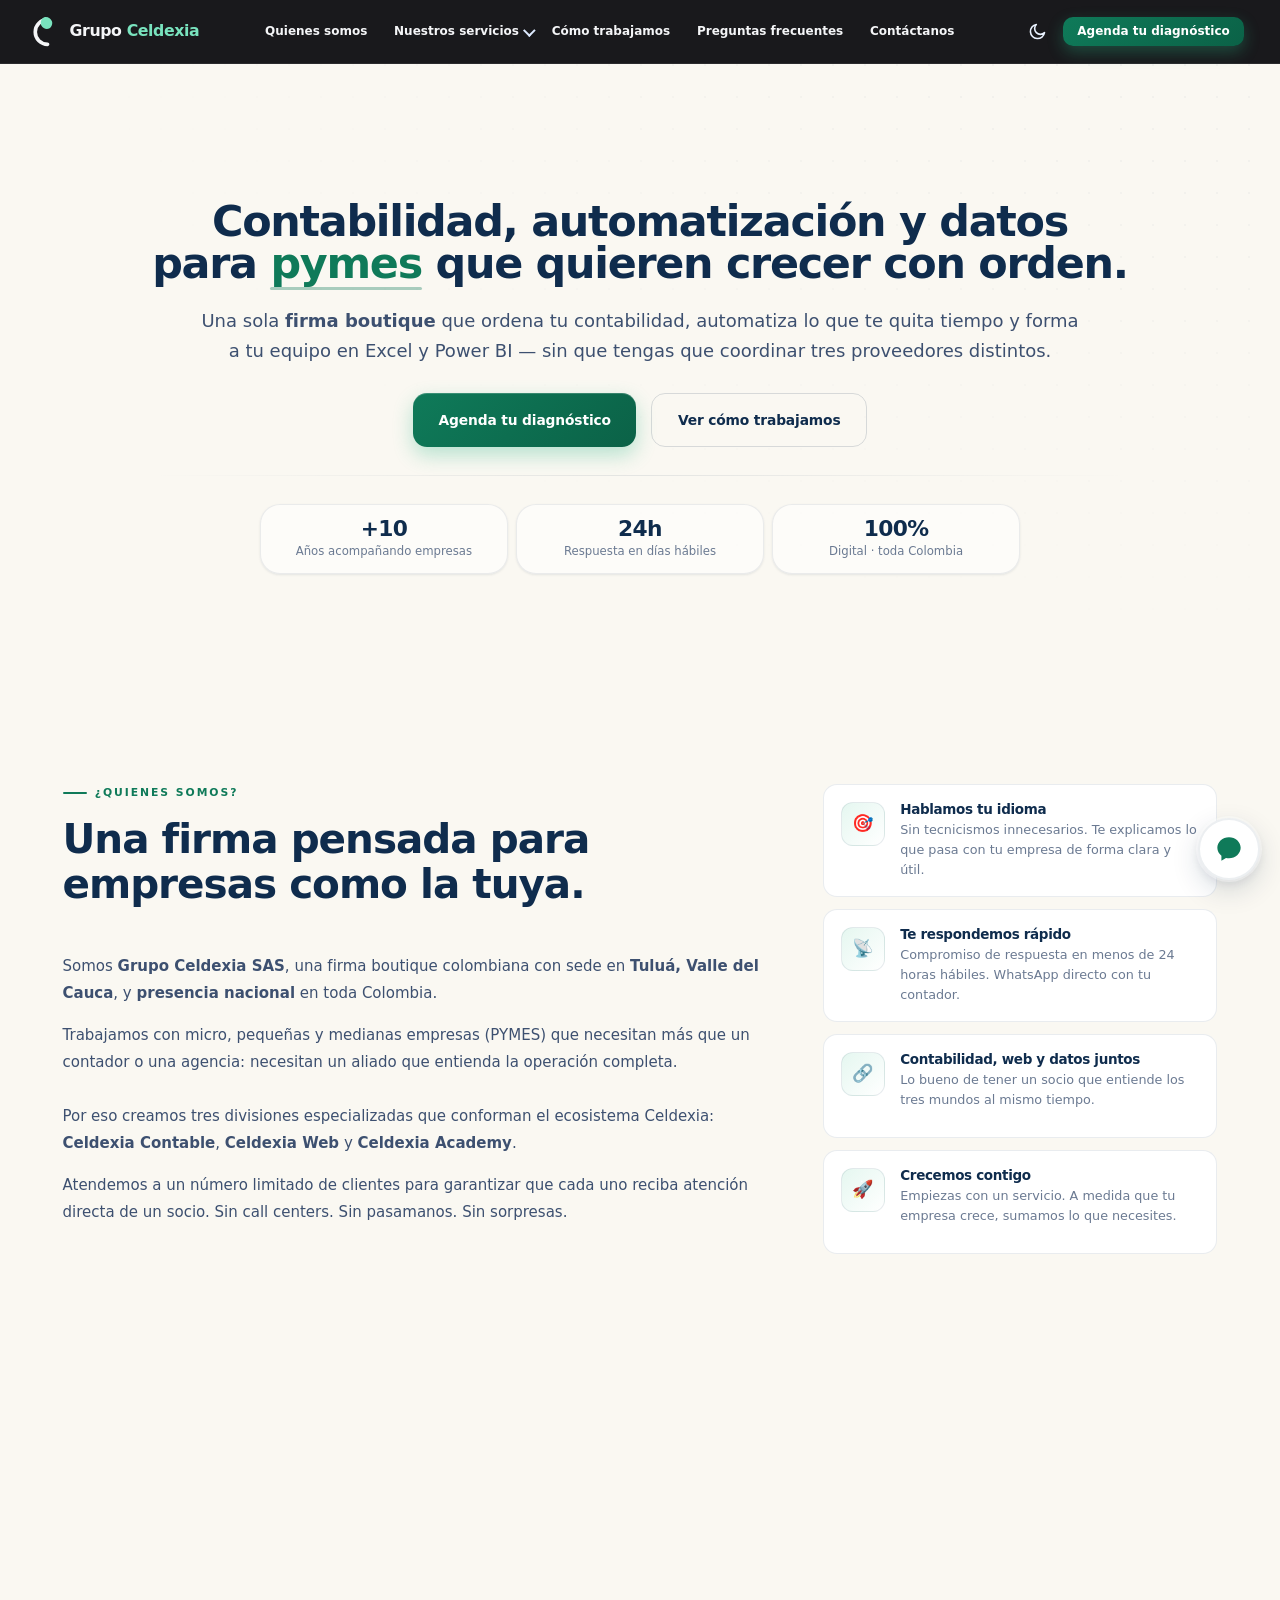
==== commit 7f014732: "feat: mejoras en open graph" ====
--- a/index.html
+++ b/index.html
@@ -1,19 +1,32 @@
-<!DOCTYPE html>
-<html lang="es">
-
-<head>
-  <meta charset="UTF-8">
-  <meta name="viewport" content="width=device-width, initial-scale=1.0, viewport-fit=cover">
-
-  <meta name="robots" content="index, follow, max-snippet:-1, max-image-preview:large, max-video-preview:-1">
-  <meta name="googlebot" content="index, follow, max-snippet:-1, max-image-preview:large, max-video-preview:-1">
-  <meta name="bingbot" content="index, follow, max-snippet:-1, max-image-preview:large">
-  <meta name="yandex" content="index, follow">
-  <meta name="duckduckbot" content="index, follow">
-  <meta name="theme-color" content="#0F2C4D">
-  <meta name="msapplication-TileColor" content="#0F2C4D">
-
-  <meta http-equiv="Content-Security-Policy" content="
+<!doctype html>
+<html lang="es" class="no-js">
+  <head>
+    <meta charset="UTF-8" />
+    <meta
+      name="viewport"
+      content="width=device-width, initial-scale=1.0, viewport-fit=cover"
+    />
+
+    <meta
+      name="robots"
+      content="index, follow, max-snippet:-1, max-image-preview:large, max-video-preview:-1"
+    />
+    <meta
+      name="googlebot"
+      content="index, follow, max-snippet:-1, max-image-preview:large, max-video-preview:-1"
+    />
+    <meta
+      name="bingbot"
+      content="index, follow, max-snippet:-1, max-image-preview:large"
+    />
+    <meta name="yandex" content="index, follow" />
+    <meta name="duckduckbot" content="index, follow" />
+    <meta name="theme-color" content="#0F2C4D" />
+    <meta name="msapplication-TileColor" content="#0F2C4D" />
+
+    <meta
+      http-equiv="Content-Security-Policy"
+      content="
     default-src 'self';
     script-src  'self' 'sha256-/l8RcaNB8MHho/vs96s4ap8UspJKVkSybBrTscfyWKM=' 'sha256-djsI7ul3B3m7KdzbCZ7Nsn+0wERyt4WGuPwVBcPNg5k=' https://www.googletagmanager.com https://www.google-analytics.com;
     style-src   'self' https://fonts.googleapis.com;
@@ -24,1003 +37,1753 @@
     base-uri    'self';
     object-src  'none';
     manifest-src 'self';
-  ">
-  <meta name="referrer" content="strict-origin-when-cross-origin">
-
-  <title>Celdexia | Contabilidad, Web y Datos para PYMES en Colombia</title>
-  <meta name="description"
-    content="Grupo Celdexia SAS es una firma boutique colombiana de contabilidad, automatización web y formación en datos para PYMES. Conoce Celdexia Contable, Celdexia Web y Celdexia Academy. Agenda tu diagnóstico gratuito.">
-  <meta name="author" content="Grupo Celdexia SAS">
-  <meta name="application-name" content="Celdexia">
-  <meta name="apple-mobile-web-app-title" content="Celdexia">
-  <meta name="apple-mobile-web-app-capable" content="yes">
-  <meta name="mobile-web-app-capable" content="yes">
-
-  <link rel="icon" href="favicon.svg" type="image/svg+xml">
-  <link rel="icon" href="favicon-32.png" sizes="32x32" type="image/png">
-  <link rel="apple-touch-icon" href="apple-touch-icon.png">
-  <link rel="manifest" href="site.webmanifest">
-
-  <link rel="canonical" href="https://www.celdexia.co/">
-  <link rel="alternate" hreflang="es-CO" href="https://www.celdexia.co/">
-  <link rel="alternate" hreflang="x-default" href="https://www.celdexia.co/">
-
-  <meta property="og:type" content="website">
-  <meta property="og:url" content="https://www.celdexia.co/">
-  <meta property="og:title" content="Celdexia | Grupo Celdexia SAS · Contabilidad, Web y Datos para PYMES">
-  <meta property="og:description"
-    content="Celdexia · Una sola firma boutique colombiana para tu contabilidad (Celdexia Contable), tu web y automatización (Celdexia Web) y la formación en datos de tu equipo (Celdexia Academy).">
-  <meta property="og:locale" content="es_CO">
-  <meta property="og:locale:alternate" content="es_ES">
-  <meta property="og:site_name" content="Celdexia · Grupo Celdexia SAS">
-  <meta property="og:image" content="https://www.celdexia.co/og-image-celdexia.jpg">
-  <meta property="og:image:secure_url" content="https://www.celdexia.co/og-image-celdexia.jpg">
-  <meta property="og:image:type" content="image/jpeg">
-  <meta property="og:image:width" content="1200">
-  <meta property="og:image:height" content="630">
-  <meta property="og:image:alt" content="Celdexia · Grupo Celdexia SAS · Firma boutique colombiana">
-  <meta property="business:contact_data:locality" content="Tuluá">
-  <meta property="business:contact_data:region" content="Valle del Cauca">
-  <meta property="business:contact_data:country_name" content="Colombia">
-  <meta property="business:contact_data:phone_number" content="+573174698050">
-
-  <meta name="twitter:card" content="summary_large_image">
-  <meta name="twitter:title" content="Celdexia | Grupo Celdexia SAS · Contabilidad, Web y Datos">
-  <meta name="twitter:description"
-    content="Firma boutique colombiana. Contabilidad, web y formación en datos para PYMES. Conoce Celdexia Contable, Celdexia Web y Celdexia Academy.">
-  <meta name="twitter:image" content="https://www.celdexia.co/og-image-celdexia.jpg">
-  <meta name="twitter:image:alt" content="Celdexia · Grupo Celdexia SAS">
-  <meta name="twitter:site" content="@celdexia">
-  <meta name="twitter:creator" content="@celdexia">
-
-<script type="application/ld+json">
-{
-  "@context": "https://schema.org",
-  "@graph": [
-    {
-      "@type": "Organization",
-      "@id": "https://www.celdexia.co/#organization",
-      "name": "Grupo Celdexia SAS",
-      "alternateName": ["Celdexia", "Grupo Celdexia", "Celdexia SAS", "Grupo Celdexia S.A.S."],
-      "legalName": "Grupo Celdexia SAS",
-      "url": "https://www.celdexia.co",
-      "logo": {
-        "@type": "ImageObject",
-        "url": "https://www.celdexia.co/logo-celdexia.png",
-        "width": 512,
-        "height": 512,
-        "caption": "Logo oficial Grupo Celdexia SAS"
-      },
-      "image": "https://www.celdexia.co/og-image-celdexia.jpg",
-      "description": "Celdexia, oficialmente Grupo Celdexia SAS, es una firma boutique colombiana líder en contabilidad, desarrollo web, automatización con IA y formación en datos para pequeñas y medianas empresas.",
-      "foundingDate": "2014",
-      "founder": {"@type": "Person", "name": "Yonier Alejandro Arango López"},
-      "email": "info@celdexia.com",
-      "telephone": "+573174698050",
-      "address": {
-        "@type": "PostalAddress",
-        "addressCountry": "CO",
-        "addressRegion": "Valle del Cauca",
-        "addressLocality": "Tuluá",
-        "postalCode": "763021"
-      },
-      "areaServed": [
-        {"@type": "Country", "name": "Colombia"},
-        {"@type": "AdministrativeArea", "name": "Valle del Cauca"},
-        {"@type": "City", "name": "Tuluá"},
-        {"@type": "City", "name": "Cali"},
-        {"@type": "City", "name": "Bogotá"},
-        {"@type": "City", "name": "Medellín"},
-        {"@type": "City", "name": "Barranquilla"},
-        {"@type": "City", "name": "Cartagena"}
-      ],
-      "sameAs": [
-        "https://wa.me/573174698050",
-        "https://contable.celdexia.co",
-        "https://web.celdexia.co",
-        "https://www.celdexia.com/inicio",
-        "https://www.facebook.com/share/1HR5Mc8u3G/",
-        "https://www.tiktok.com/@grupoceldexia?_r=1&_t=ZS-98dkQQ6LzwS"
-      ],
-      "contactPoint": [{
-        "@type": "ContactPoint",
-        "telephone": "+57-317-469-8050",
-        "contactType": "customer service",
-        "areaServed": "CO",
-        "availableLanguage": ["Spanish", "es", "es-CO"]
-      }],
-      "subOrganization": [
-        {
-          "@type": "Organization",
-          "name": "Celdexia Contable",
-          "alternateName": "Celdexia Contable · División Contable",
-          "url": "https://contable.celdexia.co",
-          "description": "División contable y tributaria de Grupo Celdexia SAS. Contabilidad mensual, declaración de renta y asesoría tributaria para PYMES en Colombia.",
-          "parentOrganization": {"@id": "https://www.celdexia.co/#organization"}
-        },
-        {
-          "@type": "Organization",
-          "name": "Celdexia Web",
-          "alternateName": "Celdexia Web · División Digital",
-          "url": "https://web.celdexia.co",
-          "description": "División digital de Grupo Celdexia SAS. Diseño de páginas web profesionales, automatización con IA, dashboards interactivos y CRM para empresas colombianas.",
-          "parentOrganization": {"@id": "https://www.celdexia.co/#organization"}
-        },
-        {
-          "@type": "Organization",
-          "name": "Celdexia Academy",
-          "alternateName": "Celdexia Academy · División de Formación",
-          "url": "https://www.celdexia.com/inicio",
-          "description": "División de formación de Grupo Celdexia SAS. Capacitación corporativa en Excel, Power BI y análisis de datos para equipos de PYMES.",
-          "parentOrganization": {"@id": "https://www.celdexia.co/#organization"}
-        }
-      ],
-      "knowsAbout": [
-        "Contabilidad PYME",
-        "Declaración de Renta Colombia",
-        "Automatización empresarial",
-        "Páginas web profesionales",
-        "Dashboards interactivos",
-        "Inteligencia Artificial aplicada",
-        "Excel avanzado",
-        "Power BI",
-        "Asesoría tributaria Colombia",
-        "Software contable en la nube"
-      ]
-    },
-    {
-      "@type": "LocalBusiness",
-      "@id": "https://www.celdexia.co/#localbusiness",
-      "name": "Celdexia · Grupo Celdexia SAS",
-      "alternateName": ["Celdexia", "Grupo Celdexia"],
-      "image": "https://www.celdexia.co/og-image-celdexia.jpg",
-      "url": "https://www.celdexia.co",
-      "telephone": "+573174698050",
-      "email": "info@celdexia.com",
-      "priceRange": "$$",
-      "address": {
-        "@type": "PostalAddress",
-        "addressCountry": "CO",
-        "addressRegion": "Valle del Cauca",
-        "addressLocality": "Tuluá",
-        "postalCode": "763021"
-      },
-      "geo": {
-        "@type": "GeoCoordinates",
-        "latitude": "4.0847",
-        "longitude": "-76.1956"
-      },
-      "areaServed": {"@type": "Country", "name": "Colombia"},
-      "openingHoursSpecification": [{
-        "@type": "OpeningHoursSpecification",
-        "dayOfWeek": ["Monday", "Tuesday", "Wednesday", "Thursday", "Friday"],
-        "opens": "08:00",
-        "closes": "18:00"
-      }],
-      "hasOfferCatalog": {
-        "@type": "OfferCatalog",
-        "name": "Servicios Celdexia",
-        "itemListElement": [
-          {"@type": "Offer", "itemOffered": {"@type": "Service", "name": "Contabilidad mensual PYMES Colombia", "provider": {"@type": "Organization", "name": "Celdexia Contable"}}},
-          {"@type": "Offer", "itemOffered": {"@type": "Service", "name": "Declaración de Renta Persona Natural y Jurídica", "provider": {"@type": "Organization", "name": "Celdexia Contable"}}},
-          {"@type": "Offer", "itemOffered": {"@type": "Service", "name": "Diseño de páginas web profesionales", "provider": {"@type": "Organization", "name": "Celdexia Web"}}},
-          {"@type": "Offer", "itemOffered": {"@type": "Service", "name": "Automatización con IA y dashboards interactivos", "provider": {"@type": "Organization", "name": "Celdexia Web"}}},
-          {"@type": "Offer", "itemOffered": {"@type": "Service", "name": "Capacitación corporativa en Excel y Power BI", "provider": {"@type": "Organization", "name": "Celdexia Academy"}}}
+  "
+    />
+    <meta name="referrer" content="strict-origin-when-cross-origin" />
+
+    <title>Celdexia | Contabilidad, Web y Datos para PYMES en Colombia</title>
+    <meta
+      name="description"
+      content="Contabilidad, desarrollo web y formación en datos para tu PYME, todo con un mismo aliado y atención directa, sin intermediarios."
+    />
+    <meta name="author" content="Grupo Celdexia SAS" />
+    <meta name="application-name" content="Celdexia" />
+    <meta name="apple-mobile-web-app-title" content="Celdexia" />
+    <meta name="apple-mobile-web-app-capable" content="yes" />
+    <meta name="mobile-web-app-capable" content="yes" />
+
+    <link rel="icon" href="favicon.svg" type="image/svg+xml" />
+    <link rel="icon" href="favicon-32.png" sizes="32x32" type="image/png" />
+    <link rel="apple-touch-icon" href="apple-touch-icon.png" />
+    <link rel="manifest" href="site.webmanifest" />
+
+    <link rel="canonical" href="https://www.celdexia.co/" />
+    <link rel="alternate" hreflang="es-CO" href="https://www.celdexia.co/" />
+    <link
+      rel="alternate"
+      hreflang="x-default"
+      href="https://www.celdexia.co/"
+    />
+
+    <meta property="og:type" content="website" />
+    <!-- TODO: Cuando celdexia.co esté disponible, reemplazar celdexia.netlify.app por el dominio propio en estas URLs OG/Twitter. -->
+    <meta property="og:url" content="https://celdexia.netlify.app/" />
+    <meta
+      property="og:title"
+      content="Grupo Celdexia SAS"
+    />
+    <meta
+      property="og:description"
+      content="Contabilidad, desarrollo web y formación en datos para tu PYME, todo con un mismo aliado y atención directa, sin intermediarios."
+    />
+    <meta property="og:locale" content="es_CO" />
+    <meta property="og:locale:alternate" content="es_ES" />
+    <meta property="og:site_name" content="Celdexia · Grupo Celdexia SAS" />
+    <meta
+      property="og:image"
+      content="https://celdexia.netlify.app/assets/og-image-celdexia.jpg"
+    />
+    <meta
+      property="og:image:secure_url"
+      content="https://celdexia.netlify.app/assets/og-image-celdexia.jpg"
+    />
+    <meta property="og:image:type" content="image/jpeg" />
+    <meta property="og:image:width" content="1200" />
+    <meta property="og:image:height" content="630" />
+    <meta
+      property="og:image:alt"
+      content="Grupo Celdexia: contabilidad, automatización y datos para PYMES"
+    />
+    <meta property="business:contact_data:locality" content="Tuluá" />
+    <meta property="business:contact_data:region" content="Valle del Cauca" />
+    <meta property="business:contact_data:country_name" content="Colombia" />
+    <meta
+      property="business:contact_data:phone_number"
+      content="+573174698050"
+    />
+
+    <meta name="twitter:card" content="summary_large_image" />
+    <meta
+      name="twitter:title"
+      content="Grupo Celdexia SAS"
+    />
+    <meta
+      name="twitter:description"
+      content="Contabilidad, desarrollo web y formación en datos para tu PYME, todo con un mismo aliado y atención directa, sin intermediarios."
+    />
+    <meta
+      name="twitter:image"
+      content="https://celdexia.netlify.app/assets/og-image-celdexia.jpg"
+    />
+    <meta
+      name="twitter:image:alt"
+      content="Grupo Celdexia: contabilidad, automatización y datos para PYMES"
+    />
+    <meta name="twitter:site" content="@celdexia" />
+    <meta name="twitter:creator" content="@celdexia" />
+
+    <script type="application/ld+json">
+      {
+        "@context": "https://schema.org",
+        "@graph": [
+          {
+            "@type": "Organization",
+            "@id": "https://www.celdexia.co/#organization",
+            "name": "Grupo Celdexia SAS",
+            "alternateName": [
+              "Celdexia",
+              "Grupo Celdexia",
+              "Celdexia SAS",
+              "Grupo Celdexia S.A.S."
+            ],
+            "legalName": "Grupo Celdexia SAS",
+            "url": "https://www.celdexia.co",
+            "logo": {
+              "@type": "ImageObject",
+              "url": "https://www.celdexia.co/logo-celdexia.png",
+              "width": 512,
+              "height": 512,
+              "caption": "Logo oficial Grupo Celdexia SAS"
+            },
+            "image": "https://www.celdexia.co/og-image-celdexia.jpg",
+            "description": "Celdexia, oficialmente Grupo Celdexia SAS, es una firma boutique colombiana líder en contabilidad, desarrollo web, automatización con IA y formación en datos para pequeñas y medianas empresas.",
+            "foundingDate": "2014",
+            "founder": {
+              "@type": "Person",
+              "name": "Yonier Alejandro Arango López"
+            },
+            "email": "info@celdexia.com",
+            "telephone": "+573174698050",
+            "address": {
+              "@type": "PostalAddress",
+              "addressCountry": "CO",
+              "addressRegion": "Valle del Cauca",
+              "addressLocality": "Tuluá",
+              "postalCode": "763021"
+            },
+            "areaServed": [
+              { "@type": "Country", "name": "Colombia" },
+              { "@type": "AdministrativeArea", "name": "Valle del Cauca" },
+              { "@type": "City", "name": "Tuluá" },
+              { "@type": "City", "name": "Cali" },
+              { "@type": "City", "name": "Bogotá" },
+              { "@type": "City", "name": "Medellín" },
+              { "@type": "City", "name": "Barranquilla" },
+              { "@type": "City", "name": "Cartagena" }
+            ],
+            "sameAs": [
+              "https://wa.me/573174698050",
+              "https://contable.celdexia.co",
+              "https://web.celdexia.co",
+              "https://www.celdexia.com/inicio",
+              "https://www.facebook.com/share/1HR5Mc8u3G/",
+              "https://www.tiktok.com/@grupoceldexia?_r=1&_t=ZS-98dkQQ6LzwS"
+            ],
+            "contactPoint": [
+              {
+                "@type": "ContactPoint",
+                "telephone": "+57-317-469-8050",
+                "contactType": "customer service",
+                "areaServed": "CO",
+                "availableLanguage": ["Spanish", "es", "es-CO"]
+              }
+            ],
+            "subOrganization": [
+              {
+                "@type": "Organization",
+                "name": "Celdexia Contable",
+                "alternateName": "Celdexia Contable · División Contable",
+                "url": "https://contable.celdexia.co",
+                "description": "División contable y tributaria de Grupo Celdexia SAS. Contabilidad mensual, declaración de renta y asesoría tributaria para PYMES en Colombia.",
+                "parentOrganization": {
+                  "@id": "https://www.celdexia.co/#organization"
+                }
+              },
+              {
+                "@type": "Organization",
+                "name": "Celdexia Web",
+                "alternateName": "Celdexia Web · División Digital",
+                "url": "https://web.celdexia.co",
+                "description": "División digital de Grupo Celdexia SAS. Diseño de páginas web profesionales, automatización con IA, dashboards interactivos y CRM para empresas colombianas.",
+                "parentOrganization": {
+                  "@id": "https://www.celdexia.co/#organization"
+                }
+              },
+              {
+                "@type": "Organization",
+                "name": "Celdexia Academy",
+                "alternateName": "Celdexia Academy · División de Formación",
+                "url": "https://www.celdexia.com/inicio",
+                "description": "División de formación de Grupo Celdexia SAS. Capacitación corporativa en Excel, Power BI y análisis de datos para equipos de PYMES.",
+                "parentOrganization": {
+                  "@id": "https://www.celdexia.co/#organization"
+                }
+              }
+            ],
+            "knowsAbout": [
+              "Contabilidad PYME",
+              "Declaración de Renta Colombia",
+              "Automatización empresarial",
+              "Páginas web profesionales",
+              "Dashboards interactivos",
+              "Inteligencia Artificial aplicada",
+              "Excel avanzado",
+              "Power BI",
+              "Asesoría tributaria Colombia",
+              "Software contable en la nube"
+            ]
+          },
+          {
+            "@type": "LocalBusiness",
+            "@id": "https://www.celdexia.co/#localbusiness",
+            "name": "Celdexia · Grupo Celdexia SAS",
+            "alternateName": ["Celdexia", "Grupo Celdexia"],
+            "image": "https://www.celdexia.co/og-image-celdexia.jpg",
+            "url": "https://www.celdexia.co",
+            "telephone": "+573174698050",
+            "email": "info@celdexia.com",
+            "priceRange": "$$",
+            "address": {
+              "@type": "PostalAddress",
+              "addressCountry": "CO",
+              "addressRegion": "Valle del Cauca",
+              "addressLocality": "Tuluá",
+              "postalCode": "763021"
+            },
+            "geo": {
+              "@type": "GeoCoordinates",
+              "latitude": "4.0847",
+              "longitude": "-76.1956"
+            },
+            "areaServed": { "@type": "Country", "name": "Colombia" },
+            "openingHoursSpecification": [
+              {
+                "@type": "OpeningHoursSpecification",
+                "dayOfWeek": [
+                  "Monday",
+                  "Tuesday",
+                  "Wednesday",
+                  "Thursday",
+                  "Friday"
+                ],
+                "opens": "08:00",
+                "closes": "18:00"
+              }
+            ],
+            "hasOfferCatalog": {
+              "@type": "OfferCatalog",
+              "name": "Servicios Celdexia",
+              "itemListElement": [
+                {
+                  "@type": "Offer",
+                  "itemOffered": {
+                    "@type": "Service",
+                    "name": "Contabilidad mensual PYMES Colombia",
+                    "provider": {
+                      "@type": "Organization",
+                      "name": "Celdexia Contable"
+                    }
+                  }
+                },
+                {
+                  "@type": "Offer",
+                  "itemOffered": {
+                    "@type": "Service",
+                    "name": "Declaración de Renta Persona Natural y Jurídica",
+                    "provider": {
+                      "@type": "Organization",
+                      "name": "Celdexia Contable"
+                    }
+                  }
+                },
+                {
+                  "@type": "Offer",
+                  "itemOffered": {
+                    "@type": "Service",
+                    "name": "Diseño de páginas web profesionales",
+                    "provider": {
+                      "@type": "Organization",
+                      "name": "Celdexia Web"
+                    }
+                  }
+                },
+                {
+                  "@type": "Offer",
+                  "itemOffered": {
+                    "@type": "Service",
+                    "name": "Automatización con IA y dashboards interactivos",
+                    "provider": {
+                      "@type": "Organization",
+                      "name": "Celdexia Web"
+                    }
+                  }
+                },
+                {
+                  "@type": "Offer",
+                  "itemOffered": {
+                    "@type": "Service",
+                    "name": "Capacitación corporativa en Excel y Power BI",
+                    "provider": {
+                      "@type": "Organization",
+                      "name": "Celdexia Academy"
+                    }
+                  }
+                }
+              ]
+            }
+          },
+          {
+            "@type": "WebSite",
+            "@id": "https://www.celdexia.co/#website",
+            "url": "https://www.celdexia.co",
+            "name": "Celdexia · Grupo Celdexia SAS",
+            "alternateName": "Celdexia",
+            "publisher": { "@id": "https://www.celdexia.co/#organization" },
+            "inLanguage": "es-CO"
+          },
+          {
+            "@type": "BreadcrumbList",
+            "@id": "https://www.celdexia.co/#breadcrumb",
+            "itemListElement": [
+              {
+                "@type": "ListItem",
+                "position": 1,
+                "name": "Celdexia · Inicio",
+                "item": "https://www.celdexia.co/"
+              },
+              {
+                "@type": "ListItem",
+                "position": 2,
+                "name": "Celdexia Contable",
+                "item": "https://contable.celdexia.co/"
+              },
+              {
+                "@type": "ListItem",
+                "position": 3,
+                "name": "Celdexia Web",
+                "item": "https://web.celdexia.co/"
+              },
+              {
+                "@type": "ListItem",
+                "position": 4,
+                "name": "Celdexia Academy",
+                "item": "https://www.celdexia.com/inicio"
+              }
+            ]
+          },
+          {
+            "@type": "WebPage",
+            "@id": "https://www.celdexia.co/#webpage",
+            "url": "https://www.celdexia.co/",
+            "name": "Celdexia | Grupo Celdexia SAS · Contabilidad, Web y Datos para PYMES en Colombia",
+            "description": "Sitio oficial de Celdexia (Grupo Celdexia SAS). Firma boutique colombiana de contabilidad, web y formación en datos para PYMES.",
+            "inLanguage": "es-CO",
+            "isPartOf": { "@id": "https://www.celdexia.co/#website" },
+            "about": { "@id": "https://www.celdexia.co/#organization" },
+            "breadcrumb": { "@id": "https://www.celdexia.co/#breadcrumb" }
+          }
         ]
       }
-    },
-    {
-      "@type": "WebSite",
-      "@id": "https://www.celdexia.co/#website",
-      "url": "https://www.celdexia.co",
-      "name": "Celdexia · Grupo Celdexia SAS",
-      "alternateName": "Celdexia",
-      "publisher": {"@id": "https://www.celdexia.co/#organization"},
-      "inLanguage": "es-CO"
-    },
-    {
-      "@type": "BreadcrumbList",
-      "@id": "https://www.celdexia.co/#breadcrumb",
-      "itemListElement": [
-        {"@type": "ListItem", "position": 1, "name": "Celdexia · Inicio", "item": "https://www.celdexia.co/"},
-        {"@type": "ListItem", "position": 2, "name": "Celdexia Contable", "item": "https://contable.celdexia.co/"},
-        {"@type": "ListItem", "position": 3, "name": "Celdexia Web", "item": "https://web.celdexia.co/"},
-        {"@type": "ListItem", "position": 4, "name": "Celdexia Academy", "item": "https://www.celdexia.com/inicio"}
-      ]
-    },
-    {
-      "@type": "WebPage",
-      "@id": "https://www.celdexia.co/#webpage",
-      "url": "https://www.celdexia.co/",
-      "name": "Celdexia | Grupo Celdexia SAS · Contabilidad, Web y Datos para PYMES en Colombia",
-      "description": "Sitio oficial de Celdexia (Grupo Celdexia SAS). Firma boutique colombiana de contabilidad, web y formación en datos para PYMES.",
-      "inLanguage": "es-CO",
-      "isPartOf": {"@id": "https://www.celdexia.co/#website"},
-      "about": {"@id": "https://www.celdexia.co/#organization"},
-      "breadcrumb": {"@id": "https://www.celdexia.co/#breadcrumb"}
-    }
-  ]
-}
-</script>
-
-<script type="application/ld+json">
-{"@context":"https://schema.org","@type":"FAQPage","mainEntity":[
-{"@type":"Question","name":"¿Qué es Celdexia?","acceptedAnswer":{"@type":"Answer","text":"Celdexia, oficialmente Grupo Celdexia SAS, es una firma boutique colombiana especializada en contabilidad, desarrollo web, automatización con IA y formación en datos para pequeñas y medianas empresas. Tiene tres divisiones: Celdexia Contable, Celdexia Web y Celdexia Academy."}},
-{"@type":"Question","name":"¿Cuáles son las divisiones de Grupo Celdexia SAS?","acceptedAnswer":{"@type":"Answer","text":"Grupo Celdexia SAS opera tres divisiones especializadas: Celdexia Contable (contabilidad mensual, declaración de renta y asesoría tributaria), Celdexia Web (páginas web profesionales, automatización con IA y dashboards interactivos) y Celdexia Academy (capacitación corporativa en Excel y Power BI)."}},
-{"@type":"Question","name":"¿Dónde queda Celdexia?","acceptedAnswer":{"@type":"Answer","text":"Celdexia (Grupo Celdexia SAS) tiene su sede en Tuluá, Valle del Cauca, Colombia, con presencia nacional. Atendemos clientes en toda Colombia (Cali, Bogotá, Medellín, Barranquilla, Cartagena y más) de forma 100% digital."}},
-{"@type":"Question","name":"¿Cuánto dura el diagnóstico inicial de Celdexia?","acceptedAnswer":{"@type":"Answer","text":"El diagnóstico de Celdexia dura aproximadamente 30 minutos por videollamada. Antes te enviamos un breve formulario para entender tu situación. Al final te llevas un resumen claro de qué identificamos, sin compromiso de seguir con nosotros."}},
-{"@type":"Question","name":"¿Trabajan solo en Tuluá o en toda Colombia?","acceptedAnswer":{"@type":"Answer","text":"Celdexia tiene su sede en Tuluá, Valle del Cauca, y atiende toda Colombia con presencia nacional. Operamos 100% digital con software contable en la nube, videollamadas y WhatsApp. Tenemos clientes desde Pasto hasta Santa Marta."}},
-{"@type":"Question","name":"¿Puedo contratar un solo servicio de Celdexia?","acceptedAnswer":{"@type":"Answer","text":"Sí. Puedes empezar con uno solo. La mayoría de nuestros clientes empiezan con Celdexia Contable o con Celdexia Web, y suman otros servicios cuando lo necesitan."}},
-{"@type":"Question","name":"¿Cómo inicia el acompañamiento con Celdexia?","acceptedAnswer":{"@type":"Answer","text":"Después del diagnóstico te enviamos una propuesta personalizada. Si la aceptas, firmamos un acuerdo de confidencialidad, configuramos los sistemas necesarios y arrancamos."}},
-{"@type":"Question","name":"¿Cuánto cuestan los servicios de Celdexia?","acceptedAnswer":{"@type":"Answer","text":"La contabilidad mensual con Celdexia Contable empieza en $500.000 COP + IVA. La declaración de renta de personas naturales desde $120.000 COP. Las páginas web y automatizaciones con Celdexia Web se cotizan según el alcance. La formación con Celdexia Academy se cotiza según el programa."}},
-{"@type":"Question","name":"¿Mi información está segura con Celdexia?","acceptedAnswer":{"@type":"Answer","text":"Sí. Celdexia trabaja bajo Ley 1581/2012 de Protección de Datos Personales en Colombia. Firmamos un acuerdo de confidencialidad (NDA) con cada cliente desde el primer contacto."}}
-]}
-</script>
-
-  <link rel="preconnect" href="https://fonts.googleapis.com">
-  <link rel="preconnect" href="https://fonts.gstatic.com" crossorigin>
-  <link href="https://fonts.googleapis.com/css2?family=Poppins:wght@400;600;700&amp;display=swap"
-    rel="stylesheet">
-  <link rel="stylesheet" href="css/styles.css">
-  <script src="js/main.js" defer></script>
-
-</head>
-
-<body>
-
-  <a class="skip-link" href="#contenido-principal">Saltar al contenido principal</a>
-
-  <div class="site-wrapper">
-
-    <nav id="nav" aria-label="Navegación principal">
-      <span class="scroll-progress" aria-hidden="true"></span>
-      <a href="https://www.celdexia.co/" class="nav-logo">
-        <svg width="38" height="38" viewBox="0 0 40 40" fill="none" xmlns="http://www.w3.org/2000/svg"
-          aria-hidden="true">
-          <path d="M28 7 A13 13 0 1 0 28 33" stroke="#F4F5F7" stroke-width="3.8" stroke-linecap="round" />
-          <path d="M27 4 C30 4 33 7 33 11 C33 14 30 17 27 17 C24 17 21 14 21 11 C21 7 24 4 27 4 Z" fill="#79E3BE"
-            transform="rotate(-25 27 11)" />
-        </svg>
-        <span class="nav-logo-text">
-          Grupo <span class="accent">Celdexia</span>
-        </span>
-      </a>
-
-      <ul class="nav-links" id="navLinks">
-        <li><a href="#quienes">Quienes somos</a></li>
-        <li class="nav-services" id="navServices">
-          <div class="nav-service-main">
-            <a href="#servicios" class="nav-service-link">Nuestros servicios</a>
-            <button type="button" class="nav-caret-btn" aria-controls="navServiceOptions"
-              aria-label="Mostrar u ocultar servicios" aria-expanded="false">
-              <span class="nav-caret" aria-hidden="true">▾</span>
-            </button>
+    </script>
+
+    <script type="application/ld+json">
+      {
+        "@context": "https://schema.org",
+        "@type": "FAQPage",
+        "mainEntity": [
+          {
+            "@type": "Question",
+            "name": "¿Cuánto dura el diagnóstico inicial?",
+            "acceptedAnswer": {
+              "@type": "Answer",
+              "text": "El diagnóstico dura aproximadamente 30 minutos por videollamada. Antes te enviamos un breve formulario para entender tu situación. Al final te llevas un resumen claro de qué identificamos, sin compromiso de seguir con nosotros."
+            }
+          },
+          {
+            "@type": "Question",
+            "name": "¿Trabajan solo en Tuluá o en toda Colombia?",
+            "acceptedAnswer": {
+              "@type": "Answer",
+              "text": "Tenemos nuestra sede en Tuluá, Valle del Cauca, pero atendemos toda Colombia con presencia nacional. Operamos 100% digital con software contable en la nube, videollamadas y WhatsApp. Tenemos clientes desde Pasto hasta Santa Marta. La distancia no es un problema; el proceso es el mismo en cualquier ciudad del país."
+            }
+          },
+          {
+            "@type": "Question",
+            "name": "¿Puedo contratar un solo servicio o tengo que tomar los tres?",
+            "acceptedAnswer": {
+              "@type": "Answer",
+              "text": "Puedes empezar con uno solo. La mayoría de nuestros clientes empiezan con contabilidad o con automatización web, y suman otros servicios cuando lo necesitan. No te obligamos a tomar paquetes que no usarás."
+            }
+          },
+          {
+            "@type": "Question",
+            "name": "¿Cómo inicia el acompañamiento si decidimos trabajar juntos?",
+            "acceptedAnswer": {
+              "@type": "Answer",
+              "text": "Después del diagnóstico te enviamos una propuesta personalizada. Si la aceptas, firmamos un acuerdo de confidencialidad (NDA), configuramos los sistemas necesarios y arrancamos. En contabilidad, el primer mes ya recibes informes; en web, definimos hitos semanales claros."
+            }
+          },
+          {
+            "@type": "Question",
+            "name": "¿Necesito cambiar mi software contable o el sistema que ya uso?",
+            "acceptedAnswer": {
+              "@type": "Answer",
+              "text": "No necesariamente. Trabajamos con varios software contables en la nube y nos adaptamos al que ya uses si funciona bien. Si tu sistema actual te está limitando, te recomendamos uno mejor, pero la decisión es tuya. Lo mismo aplica para web: integramos con lo que ya tienes."
+            }
+          },
+          {
+            "@type": "Question",
+            "name": "¿Cuánto cuestan los servicios? ¿Tienen planes fijos?",
+            "acceptedAnswer": {
+              "@type": "Answer",
+              "text": "La contabilidad mensual empieza en $300.000 COP y la declaración de renta de personas naturales desde $120.000. Las webs y automatizaciones cotizan según el alcance. Después del diagnóstico te enviamos un precio claro y fijo, sin sorpresas posteriores."
+            }
+          },
+          {
+            "@type": "Question",
+            "name": "¿Mi información está segura con ustedes?",
+            "acceptedAnswer": {
+              "@type": "Answer",
+              "text": "Sí. Trabajamos bajo Ley 1581/2012 de Protección de Datos Personales en Colombia. Firmamos un NDA con cada cliente desde el primer contacto, los datos viven en nube con certificación ISO 27001 y solo personal autorizado tiene acceso. Nunca compartimos tu información con terceros."
+            }
+          }
+        ]
+      }
+    </script>
+
+    <link rel="stylesheet" href="css/styles.css" />
+    <script src="js/main.js" defer></script>
+  </head>
+
+  <body>
+    <a class="skip-link" href="#contenido-principal"
+      >Saltar al contenido principal</a
+    >
+
+    <div class="site-wrapper">
+      <nav id="nav" aria-label="Navegación principal">
+        <span class="scroll-progress" aria-hidden="true"></span>
+        <a href="https://www.celdexia.co/" class="nav-logo">
+          <svg
+            width="38"
+            height="38"
+            viewBox="0 0 40 40"
+            fill="none"
+            xmlns="http://www.w3.org/2000/svg"
+            aria-hidden="true"
+          >
+            <path
+              d="M28 7 A13 13 0 1 0 28 33"
+              stroke="#F4F5F7"
+              stroke-width="3.8"
+              stroke-linecap="round"
+            />
+            <path
+              d="M27 4 C30 4 33 7 33 11 C33 14 30 17 27 17 C24 17 21 14 21 11 C21 7 24 4 27 4 Z"
+              fill="#79E3BE"
+              transform="rotate(-25 27 11)"
+            />
+          </svg>
+          <span class="nav-logo-text">
+            Grupo <span class="accent">Celdexia</span>
+          </span>
+        </a>
+
+        <ul class="nav-links" id="navLinks">
+          <li><a href="#quienes">Quienes somos</a></li>
+          <li class="nav-services" id="navServices">
+            <div class="nav-service-main">
+              <a href="#servicios" class="nav-service-link"
+                >Nuestros servicios</a
+              >
+              <button
+                type="button"
+                class="nav-caret-btn"
+                aria-controls="navServiceOptions"
+                aria-label="Mostrar u ocultar servicios"
+                aria-expanded="false"
+              >
+                <span class="nav-caret" aria-hidden="true">▾</span>
+              </button>
+            </div>
+            <div class="dept-row" id="navServiceOptions">
+              <a
+                class="dept-pill c"
+                href="https://contable.celdexia.co/"
+                target="_blank"
+                rel="noopener noreferrer"
+              >
+                <span class="dept-icon" aria-hidden="true">▦</span>
+                <span class="dept-title">Contabilidad</span>
+                <span class="dept-desc"
+                  >Contabilidad mensual, declaración de renta, auditoría y
+                  asesoría tributaria para tu empresa.</span
+                >
+              </a>
+              <a
+                class="dept-pill w"
+                href="https://web.celdexia.co/"
+                target="_blank"
+                rel="noopener noreferrer"
+              >
+                <span class="dept-icon" aria-hidden="true">⌘</span>
+                <span class="dept-title">Desarrollo web</span>
+                <span class="dept-desc"
+                  >Páginas web, landing page y automatización con inteligencia
+                  artificial para tu negocio.</span
+                >
+              </a>
+              <a
+                class="dept-pill a"
+                href="https://www.celdexia.com/inicio"
+                target="_blank"
+                rel="noopener noreferrer"
+              >
+                <span class="dept-icon" aria-hidden="true">✦</span>
+                <span class="dept-title">Academia</span>
+                <span class="dept-desc"
+                  >Cursos de Excel, Power BI, IA y Google Sheets, con
+                  certificación y plantillas incluidas.</span
+                >
+              </a>
+            </div>
+          </li>
+          <li><a href="#metodo">Cómo trabajamos</a></li>
+          <li><a href="#faq">Preguntas frecuentes</a></li>
+          <li><a href="#contacto">Contáctanos</a></li>
+        </ul>
+
+        <div class="nav-actions">
+          <button
+            class="theme-toggle"
+            id="themeToggle"
+            type="button"
+            aria-label="Activar modo oscuro"
+            aria-pressed="false"
+          >
+            <span class="theme-toggle-icon" aria-hidden="true"></span>
+          </button>
+          <a
+            href="https://calendar.app.google/tfaqs4YaaFquSDfQA"
+            target="_blank"
+            rel="noopener noreferrer"
+            class="nav-cta"
+            >Agenda tu diagnóstico</a
+          >
+        </div>
+
+        <button
+          class="burger"
+          id="burger"
+          aria-label="Menú"
+          aria-expanded="false"
+          aria-controls="navLinks"
+        >
+          <span></span><span></span><span></span>
+        </button>
+      </nav>
+
+      <main id="contenido-principal" tabindex="-1">
+        <section id="hero">
+          <div class="hero-in">
+            <div>
+              <h1 class="hero-h1">
+                <span class="hero-h1-line"
+                  >Contabilidad, automatización y datos</span
+                >
+                <span class="hero-h1-line"
+                  >para <span class="grad">pymes</span> que quieren crecer con
+                  orden.</span
+                >
+              </h1>
+              <p class="hero-sub">
+                Una sola <strong>firma boutique</strong> que ordena tu
+                contabilidad, automatiza lo que te quita tiempo y forma a tu
+                equipo en Excel y Power BI — sin que tengas que coordinar tres
+                proveedores distintos.
+              </p>
+              <div class="hero-btns">
+                <a
+                  href="https://calendar.app.google/tfaqs4YaaFquSDfQA"
+                  target="_blank"
+                  rel="noopener noreferrer"
+                  class="btn btn-primary"
+                  >Agenda tu diagnóstico</a
+                >
+                <a href="#metodo" class="btn btn-ghost">Ver cómo trabajamos</a>
+              </div>
+              <div class="hero-divider" aria-hidden="true"></div>
+              <div class="hero-metrics" aria-label="Métricas destacadas">
+                <div class="hero-metric">
+                  <div class="num">+10</div>
+                  <div class="lab">Años acompañando empresas</div>
+                </div>
+                <div class="hero-metric">
+                  <div class="num">24h</div>
+                  <div class="lab">Respuesta en días hábiles</div>
+                </div>
+                <div class="hero-metric">
+                  <div class="num">100%</div>
+                  <div class="lab">Digital · toda Colombia</div>
+                </div>
+              </div>
+            </div>
           </div>
-          <div class="dept-row" id="navServiceOptions">
-            <a class="dept-pill c" href="https://contable.celdexia.co/" target="_blank" rel="noopener noreferrer">
-              <span class="dept-icon" aria-hidden="true">▦</span>
-              <span class="dept-title">Contabilidad</span>
-              <span class="dept-desc">Contabilidad mensual, declaración de renta, auditoría y asesoría tributaria para tu empresa.</span>
-            </a>
-            <a class="dept-pill w" href="https://web.celdexia.co/" target="_blank" rel="noopener noreferrer">
-              <span class="dept-icon" aria-hidden="true">⌘</span>
-              <span class="dept-title">Desarrollo web</span>
-              <span class="dept-desc">Páginas web, landing page y automatización con inteligencia artificial para tu negocio.</span>
-            </a>
-            <a class="dept-pill a" href="https://www.celdexia.com/inicio" target="_blank" rel="noopener noreferrer">
-              <span class="dept-icon" aria-hidden="true">✦</span>
-              <span class="dept-title">Academia</span>
-              <span class="dept-desc">Cursos de Excel, Power BI, IA y Google Sheets, con certificación y plantillas incluidas.</span>
-            </a>
+        </section>
+
+        <section id="quienes">
+          <div class="wrap">
+            <div class="q-grid">
+              <div class="q-text fade-up">
+                <span class="eyebrow">¿Quienes somos?</span>
+                <h2>Una firma pensada para empresas como la tuya.</h2>
+                <p>
+                  <br />Somos <strong>Grupo Celdexia SAS</strong>, una firma
+                  boutique colombiana con sede en
+                  <strong>Tuluá, Valle del Cauca</strong>, y
+                  <strong>presencia nacional</strong> en toda Colombia.
+                </p>
+                <p>
+                  Trabajamos con micro, pequeñas y medianas empresas (PYMES) que
+                  necesitan más que un contador o una agencia: necesitan un
+                  aliado que entienda la operación completa. <br /><br />Por eso
+                  creamos tres divisiones especializadas que conforman el
+                  ecosistema Celdexia: <strong>Celdexia Contable</strong>,
+                  <strong>Celdexia Web</strong> y
+                  <strong>Celdexia Academy</strong>.
+                </p>
+                <p>
+                  Atendemos a un número limitado de clientes para garantizar que
+                  cada uno reciba atención directa de un socio. Sin call
+                  centers. Sin pasamanos. Sin sorpresas.
+                </p>
+              </div>
+              <div class="feats fade-up">
+                <div class="feat">
+                  <div class="feat-ico">🎯</div>
+                  <div>
+                    <h3>Hablamos tu idioma</h3>
+                    <p>
+                      Sin tecnicismos innecesarios. Te explicamos lo que pasa
+                      con tu empresa de forma clara y útil.
+                    </p>
+                  </div>
+                </div>
+                <div class="feat">
+                  <div class="feat-ico">📡</div>
+                  <div>
+                    <h3>Te respondemos rápido</h3>
+                    <p>
+                      Compromiso de respuesta en menos de 24 horas hábiles.
+                      WhatsApp directo con tu contador.
+                    </p>
+                  </div>
+                </div>
+                <div class="feat">
+                  <div class="feat-ico">🔗</div>
+                  <div>
+                    <h3>Contabilidad, web y datos juntos</h3>
+                    <p>
+                      Lo bueno de tener un socio que entiende los tres mundos al
+                      mismo tiempo.
+                    </p>
+                  </div>
+                </div>
+                <div class="feat">
+                  <div class="feat-ico">🚀</div>
+                  <div>
+                    <h3>Crecemos contigo</h3>
+                    <p>
+                      Empiezas con un servicio. A medida que tu empresa crece,
+                      sumamos lo que necesites.
+                    </p>
+                  </div>
+                </div>
+              </div>
+            </div>
           </div>
-        </li>
-        <li><a href="#metodo">Cómo trabajamos</a></li>
-        <li><a href="#faq">Preguntas frecuentes</a></li>
-        <li><a href="#contacto">Contáctanos</a></li>
-      </ul>
-
-      <div class="nav-actions">
-        <button class="theme-toggle" id="themeToggle" type="button" aria-label="Activar modo oscuro"
-          aria-pressed="false">
-          <span class="theme-toggle-icon" aria-hidden="true"></span>
-        </button>
-        <a href="https://calendar.app.google/tfaqs4YaaFquSDfQA" target="_blank" rel="noopener noreferrer"
-          class="nav-cta">Agenda tu diagnóstico</a>
-      </div>
-
-      <button class="burger" id="burger" aria-label="Menú" aria-expanded="false"
-        aria-controls="navLinks">
-        <span></span><span></span><span></span>
-      </button>
-    </nav>
-
-    <main id="contenido-principal" tabindex="-1">
-      <section id="hero">
-        <div class="hero-in">
-          <div>
-            <h1 class="hero-h1">
-              <span class="hero-h1-line">Contabilidad, automatización y datos</span>
-              <span class="hero-h1-line">para <span class="grad">pymes</span> que quieren crecer con orden.</span>
-            </h1>
-            <p class="hero-sub">
-              Una sola <strong>firma boutique</strong> que ordena tu contabilidad, automatiza lo que te quita tiempo y
-              forma a tu equipo en Excel y Power BI — sin que tengas que coordinar tres proveedores distintos.
+        </section>
+
+        <section id="casos">
+          <div class="wrap">
+            <div class="tray-head fade-up">
+              <span class="eyebrow">Casos de uso</span>
+              <h2>Así trabajamos con empresas reales.</h2>
+              <p>
+                Tres escenarios que vemos todos los meses en PYMES colombianas.
+                Si te identificas con alguno, agendemos una conversación.
+              </p>
+            </div>
+            <div class="casos-grid fade-up">
+              <div class="caso">
+                <div class="caso-tag">Empresa de servicios</div>
+                <h3>El dueño no sabe cuánto gana realmente</h3>
+                <div class="caso-row">
+                  <div class="caso-l">Problema</div>
+                  <div class="caso-v">
+                    Facturas en un Excel, gastos en otro lado, contabilidad
+                    atrasada. Decide a la intuición.
+                  </div>
+                </div>
+                <div class="caso-row">
+                  <div class="caso-l">Lo que hacemos</div>
+                  <div class="caso-v">
+                    Ordenamos la contabilidad, conectamos la operación al
+                    software y entregamos un reporte mensual claro.
+                  </div>
+                </div>
+                <div class="caso-row">
+                  <div class="caso-l">Lo que cambia</div>
+                  <div class="caso-v">
+                    Sabe exactamente qué línea le deja dinero, cuánto puede
+                    invertir y cuánto pagarse cada mes.
+                  </div>
+                </div>
+              </div>
+
+              <div class="caso">
+                <div class="caso-tag">Comercio o e-commerce</div>
+                <h3>Procesos manuales que le roban horas</h3>
+                <div class="caso-row">
+                  <div class="caso-l">Problema</div>
+                  <div class="caso-v">
+                    Pasa el día copiando datos entre sistemas, respondiendo lo
+                    mismo a clientes, sin tiempo para vender.
+                  </div>
+                </div>
+                <div class="caso-row">
+                  <div class="caso-l">Lo que hacemos</div>
+                  <div class="caso-v">
+                    Automatizamos tareas repetitivas, conectamos su web con
+                    WhatsApp, pagos y reportes.
+                  </div>
+                </div>
+                <div class="caso-row">
+                  <div class="caso-l">Lo que cambia</div>
+                  <div class="caso-v">
+                    Recupera horas a la semana para dedicarlas a estrategia y
+                    crecimiento.
+                  </div>
+                </div>
+              </div>
+
+              <div class="caso">
+                <div class="caso-tag">Empresa familiar / PYME</div>
+                <h3>El equipo no sabe leer un informe</h3>
+                <div class="caso-row">
+                  <div class="caso-l">Problema</div>
+                  <div class="caso-v">
+                    El contador entrega cifras, pero nadie en el equipo entiende
+                    qué significan ni qué hacer con ellas.
+                  </div>
+                </div>
+                <div class="caso-row">
+                  <div class="caso-l">Lo que hacemos</div>
+                  <div class="caso-v">
+                    Formamos al equipo en Excel y Power BI con ejercicios sobre
+                    sus propios datos reales.
+                  </div>
+                </div>
+                <div class="caso-row">
+                  <div class="caso-l">Lo que cambia</div>
+                  <div class="caso-v">
+                    Las reuniones dejan de ser de opiniones para ser de
+                    decisiones con cifras concretas.
+                  </div>
+                </div>
+              </div>
+
+              <div class="caso">
+                <div class="caso-tag">Empresa con datos · sin claridad</div>
+                <h3>No saben cómo presentar ni analizar sus datos</h3>
+                <div class="caso-row">
+                  <div class="caso-l">Problema</div>
+                  <div class="caso-v">
+                    Tienes datos por todos lados, pero no logras verlos como un
+                    panorama claro que sirva para decidir.
+                  </div>
+                </div>
+                <div class="caso-row">
+                  <div class="caso-l">Lo que hacemos</div>
+                  <div class="caso-v">
+                    Diseñamos y creamos un dashboard interactivo con IA:
+                    análisis automático, alertas en tiempo real y luego
+                    capacitación periódica al equipo para que lo aproveche.
+                  </div>
+                </div>
+                <div class="caso-row">
+                  <div class="caso-l">Lo que cambia</div>
+                  <div class="caso-v">
+                    Pasas de mirar archivos sueltos a ver tu negocio en una sola
+                    pantalla, decidiendo con información viva.
+                  </div>
+                </div>
+              </div>
+            </div>
+          </div>
+        </section>
+
+        <section id="servicios">
+          <div class="serv-head fade-up">
+            <span class="eyebrow">Nuestros servicios</span>
+            <h2>3 servicios: una sola firma que entiende todo.</h2>
+            <p>
+              Puedes empezar con uno o trabajar los tres en conjunto. Lo
+              importante es que ya no tendrás que coordinar tres proveedores
+              distintos.
             </p>
-            <div class="hero-btns">
-              <a href="https://calendar.app.google/tfaqs4YaaFquSDfQA" target="_blank" rel="noopener noreferrer"
-                class="btn btn-primary">Agenda tu diagnóstico</a>
-              <a href="#metodo" class="btn btn-ghost">Ver cómo trabajamos</a>
-            </div>
-            <div class="hero-divider" aria-hidden="true"></div>
-            <div class="hero-metrics" aria-label="Métricas destacadas">
-              <div class="hero-metric">
-                <div class="num">+10</div>
-                <div class="lab">Años acompañando empresas</div>
-              </div>
-              <div class="hero-metric">
-                <div class="num">24h</div>
-                <div class="lab">Respuesta en días hábiles</div>
-              </div>
-              <div class="hero-metric">
-                <div class="num">100%</div>
-                <div class="lab">Digital · toda Colombia</div>
-              </div>
-            </div>
           </div>
 
-        </div>
-      </section>
-
-      <section id="quienes">
-        <div class="wrap">
-          <div class="q-grid">
-            <div class="q-text fade-up">
-              <span class="eyebrow">¿Quienes somos?</span>
-              <h2>Una firma pensada para empresas como la tuya.</h2>
-              <p><br>Somos <strong>Grupo Celdexia SAS</strong>, una firma boutique colombiana con sede en <strong>Tuluá,
-                  Valle del Cauca</strong>, y <strong>presencia nacional</strong> en toda Colombia.</p>
-              <p>Trabajamos con micro, pequeñas y medianas empresas (PYMES) que necesitan más que un contador o una
-                agencia: necesitan un aliado que entienda la operación completa. <br><br>Por eso creamos tres divisiones
-                especializadas que conforman el ecosistema Celdexia: <strong>Celdexia Contable</strong>,
-                <strong>Celdexia Web</strong> y <strong>Celdexia Academy</strong>.</p>
-              <p>Atendemos a un número limitado de clientes para garantizar que cada uno reciba atención directa de un
-                socio. Sin call centers. Sin pasamanos. Sin sorpresas.</p>
-            </div>
-            <div class="feats fade-up">
-              <div class="feat">
-                <div class="feat-ico">🎯</div>
-                <div>
-                  <h3>Hablamos tu idioma</h3>
-                  <p>Sin tecnicismos innecesarios. Te explicamos lo que pasa con tu empresa de forma clara y útil.</p>
-                </div>
-              </div>
-              <div class="feat">
-                <div class="feat-ico">📡</div>
-                <div>
-                  <h3>Te respondemos rápido</h3>
-                  <p>Compromiso de respuesta en menos de 24 horas hábiles. WhatsApp directo con tu contador.</p>
-                </div>
-              </div>
-              <div class="feat">
-                <div class="feat-ico">🔗</div>
-                <div>
-                  <h3>Contabilidad, web y datos juntos</h3>
-                  <p>Lo bueno de tener un socio que entiende los tres mundos al mismo tiempo.</p>
-                </div>
-              </div>
-              <div class="feat">
-                <div class="feat-ico">🚀</div>
-                <div>
-                  <h3>Crecemos contigo</h3>
-                  <p>Empiezas con un servicio. A medida que tu empresa crece, sumamos lo que necesites.</p>
-                </div>
-              </div>
-            </div>
+          <div class="sgrid">
+            <div class="scard c fade-up">
+              <div class="scard-head">
+                <div class="scard-icon">📊</div>
+                <h3>Tu contabilidad e impuestos al día</h3>
+              </div>
+              <p>
+                <strong
+                  >Para empresas que pierden dinero por desorden
+                  contable.</strong
+                >
+                Llevamos tu contabilidad mes a mes bajo NIIF, mantenemos tus
+                impuestos al día con la DIAN y te entregamos un informe claro de
+                cómo va tu empresa.
+              </p>
+              <ul class="sl">
+                <li>
+                  Contabilidad mensual y estados financieros NIIF desde $300.000
+                </li>
+                <li>Declaración de renta de personas y empresas en 24–72 h</li>
+                <li>Impuestos y obligaciones al día con la DIAN</li>
+                <li>Auditoría financiera, tributaria y revisoría fiscal</li>
+                <li>Planeación tributaria para pagar solo lo justo</li>
+                <li>Facturación electrónica y constitución de SAS</li>
+              </ul>
+              <a
+                class="scard-cta"
+                href="https://contable.celdexia.co/"
+                target="_blank"
+                rel="noopener noreferrer"
+                >Ir a Celdexia Contable</a
+              >
+            </div>
+
+            <div class="scard w fade-up">
+              <div class="scard-head">
+                <div class="scard-icon">💻</div>
+                <h3>Tu negocio en internet, trabajando solo</h3>
+              </div>
+              <p>
+                <strong
+                  >Para empresas que pierden ventas o tiempo por procesos
+                  manuales.</strong
+                >
+                Hacemos tu desarrollo web profesional, automatizamos con
+                inteligencia artificial lo que te roba horas y conectamos todo
+                con tu operación.
+              </p>
+              <ul class="sl">
+                <li>Diseño y desarrollo web profesional</li>
+                <li>
+                  Automatización de procesos con inteligencia artificial (IA)
+                </li>
+                <li>Tiendas online y pagos en línea</li>
+                <li>Software, CRM y ERP a la medida de tu negocio</li>
+                <li>Integración con WhatsApp y tus sistemas</li>
+              </ul>
+              <a
+                class="scard-cta"
+                href="https://web.celdexia.co/"
+                target="_blank"
+                rel="noopener noreferrer"
+                >Ir a Celdexia Web</a
+              >
+            </div>
+
+            <div class="scard a fade-up">
+              <div class="scard-head">
+                <div class="scard-icon">🎓</div>
+                <h3>Tu equipo aprende a decidir con datos</h3>
+              </div>
+              <p>
+                <strong
+                  >Para empresas cuyo equipo no aprovecha la información que ya
+                  tienen.</strong
+                >
+                Formamos a tu equipo en Excel y Power BI con ejercicios sobre
+                los datos reales de tu empresa.
+              </p>
+              <ul class="sl">
+                <li>Excel avanzado para empresas</li>
+                <li>Power BI y tableros ejecutivos</li>
+                <li>Análisis de datos para PYMES</li>
+                <li>Automatización con Power Query</li>
+                <li>Programas a medida para equipos</li>
+              </ul>
+              <a
+                class="scard-cta"
+                href="https://www.celdexia.com/inicio"
+                target="_blank"
+                rel="noopener noreferrer"
+                >Ir a Celdexia Academy</a
+              >
+            </div>
+          </div>
+        </section>
+
+        <section id="metodo">
+          <div class="wrap">
+            <span class="eyebrow lbl-c">¿Cómo trabajamos?</span>
+            <h2>Un proceso claro, sin sorpresas.</h2>
+            <p class="msub">
+              Cuatro pasos sencillos para que sepas exactamente qué esperar
+              desde el primer día.
+            </p>
+            <div class="msteps">
+              <div class="mstep fade-up">
+                <div class="mnum"><span>01</span></div>
+                <h3>Diagnóstico</h3>
+                <p>
+                  30 minutos. Te escuchamos, miramos tu situación y te decimos
+                  qué tiene arreglo y qué no.
+                </p>
+              </div>
+              <div class="mstep fade-up">
+                <div class="mnum"><span>02</span></div>
+                <h3>Propuesta</h3>
+                <p>
+                  Te enviamos un plan a la medida: qué vamos a hacer, en cuánto
+                  tiempo y cuánto cuesta.
+                </p>
+              </div>
+              <div class="mstep fade-up">
+                <div class="mnum"><span>03</span></div>
+                <h3>Implementación</h3>
+                <p>
+                  Ejecutamos lo acordado con reportes claros para que sepas cómo
+                  va todo en cada etapa.
+                </p>
+              </div>
+              <div class="mstep fade-up">
+                <div class="mnum"><span>04</span></div>
+                <h3>Acompañamiento</h3>
+                <p>
+                  Quedamos contigo después. Te ayudamos a sostener los
+                  resultados y a crecer con el tiempo.
+                </p>
+              </div>
+              <div class="mstep fade-up">
+                <div class="mnum"><span>05</span></div>
+                <h3>Ajuste</h3>
+                <p>
+                  Cada cierto tiempo revisamos qué funciona, qué cambiar y qué
+                  nuevo paso dar.
+                </p>
+              </div>
+            </div>
+          </div>
+        </section>
+
+        <section id="garantias">
+          <div class="gar-head fade-up">
+            <span class="eyebrow">Nuestros compromisos</span>
+            <h2>Lo que sí garantizamos.</h2>
+            <p>
+              No prometemos resultados financieros mágicos. <br />Prometemos
+              cumplir con lo que sí depende de nosotros, y depende mucho.
+            </p>
+          </div>
+          <div class="gar-grid">
+            <div class="gar fade-up">
+              <div class="gar-ico">⏱️</div>
+              <h3>Respondemos en 24h</h3>
+              <p>
+                Toda consulta tiene respuesta antes de 24 horas hábiles.
+                WhatsApp directo, sin filas.
+              </p>
+            </div>
+            <div class="gar fade-up">
+              <div class="gar-ico">📋</div>
+              <h3>Diagnóstico estructurado</h3>
+              <p>
+                30 minutos por videollamada. Te llevas un resumen claro de tu
+                situación, hagas o no negocio con nosotros.
+              </p>
+            </div>
+            <div class="gar fade-up">
+              <div class="gar-ico">📄</div>
+              <h3>Propuesta a la medida</h3>
+              <p>
+                Nada de plantillas. Te enviamos un plan específico para tu caso,
+                con alcance y precio claros.
+              </p>
+            </div>
+            <div class="gar fade-up">
+              <div class="gar-ico">🤝</div>
+              <h3>Acompañamiento real</h3>
+              <p>
+                No desaparecemos al firmar. Te acompañamos en cada etapa hasta
+                que todo funcione.
+              </p>
+            </div>
+          </div>
+        </section>
+
+        <section id="indicadores">
+          <div class="ind-head fade-up">
+            <span class="eyebrow">¿Cómo medimos resultados?</span>
+            <h2>Los indicadores que sí importan.</h2>
+            <p>
+              No nos obsesionan los números bonitos. <br />Nos importan los
+              resultados que el dueño de la empresa siente todos los días.
+            </p>
+          </div>
+          <div class="ind-grid">
+            <div class="ind fade-up">
+              <span class="ind-ico">💡</span>
+              <h3>Claridad financiera</h3>
+              <p>Saber cuánto ganas, cuánto debes y dónde se va el dinero.</p>
+            </div>
+            <div class="ind fade-up">
+              <span class="ind-ico">⏳</span>
+              <h3>Tiempo recuperado</h3>
+              <p>
+                Horas que ya no inviertes en tareas que se pueden automatizar.
+              </p>
+            </div>
+            <div class="ind fade-up">
+              <span class="ind-ico">⚙️</span>
+              <h3>Eficiencia operativa</h3>
+              <p>Procesos que dejan de depender solo de ti para funcionar.</p>
+            </div>
+            <div class="ind fade-up">
+              <span class="ind-ico">🎯</span>
+              <h3>Calidad de decisión</h3>
+              <p>
+                Pasar de decidir con corazonadas a decidir con cifras claras.
+              </p>
+            </div>
+            <div class="ind fade-up">
+              <span class="ind-ico">📈</span>
+              <h3>Escalabilidad</h3>
+              <p>
+                Que tu empresa pueda crecer sin que todo se rompa cada vez que
+                sube.
+              </p>
+            </div>
+          </div>
+        </section>
+
+        <section id="faq">
+          <div class="faq-head fade-up">
+            <span class="eyebrow">Preguntas frecuentes</span>
+            <h2>Lo que más nos preguntan antes de empezar.</h2>
+            <p>
+              Si tu pregunta no está aquí, escríbenos por WhatsApp y te
+              respondemos directo.
+            </p>
+          </div>
+          <div class="faq-layout">
+            <div class="faq-list faq-col-1" id="faqList">
+              <div class="faq-item">
+                <h3>
+                  <button
+                    class="faq-q"
+                    id="faq-q-1"
+                    type="button"
+                    aria-expanded="false"
+                    aria-controls="faq-a-1"
+                  >
+                    <span>¿Cuánto dura el diagnóstico inicial?</span
+                    ><span class="faq-icon" aria-hidden="true"></span>
+                  </button>
+                </h3>
+                <section class="faq-a" id="faq-a-1" aria-labelledby="faq-q-1">
+                  <div class="faq-a-inner">
+                    El diagnóstico dura aproximadamente 30 minutos por
+                    videollamada. Antes te enviamos un breve formulario para
+                    entender tu situación. Al final te llevas un resumen claro
+                    de qué identificamos, sin compromiso de seguir con nosotros.
+                  </div>
+                </section>
+              </div>
+
+              <div class="faq-item">
+                <h3>
+                  <button
+                    class="faq-q"
+                    id="faq-q-2"
+                    type="button"
+                    aria-expanded="false"
+                    aria-controls="faq-a-2"
+                  >
+                    <span>¿Trabajan solo en Tuluá o en toda Colombia?</span
+                    ><span class="faq-icon" aria-hidden="true"></span>
+                  </button>
+                </h3>
+                <section class="faq-a" id="faq-a-2" aria-labelledby="faq-q-2">
+                  <div class="faq-a-inner">
+                    Tenemos nuestra sede en Tuluá, Valle del Cauca, pero
+                    atendemos toda Colombia con presencia nacional. Operamos
+                    100% digital con software contable en la nube, videollamadas
+                    y WhatsApp. Tenemos clientes desde Pasto hasta Santa Marta.
+                    La distancia no es un problema; el proceso es el mismo en
+                    cualquier ciudad del país.
+                  </div>
+                </section>
+              </div>
+
+              <div class="faq-item">
+                <h3>
+                  <button
+                    class="faq-q"
+                    id="faq-q-3"
+                    type="button"
+                    aria-expanded="false"
+                    aria-controls="faq-a-3"
+                  >
+                    <span
+                      >¿Puedo contratar un solo servicio o tengo que tomar los
+                      tres?</span
+                    ><span class="faq-icon" aria-hidden="true"></span>
+                  </button>
+                </h3>
+                <section class="faq-a" id="faq-a-3" aria-labelledby="faq-q-3">
+                  <div class="faq-a-inner">
+                    Puedes empezar con uno solo. La mayoría de nuestros clientes
+                    empiezan con contabilidad o con automatización web, y suman
+                    otros servicios cuando lo necesitan. No te obligamos a tomar
+                    paquetes que no usarás.
+                  </div>
+                </section>
+              </div>
+
+              <div class="faq-item">
+                <h3>
+                  <button
+                    class="faq-q"
+                    id="faq-q-4"
+                    type="button"
+                    aria-expanded="false"
+                    aria-controls="faq-a-4"
+                  >
+                    <span
+                      >¿Cómo inicia el acompañamiento si decidimos trabajar
+                      juntos?</span
+                    ><span class="faq-icon" aria-hidden="true"></span>
+                  </button>
+                </h3>
+                <section class="faq-a" id="faq-a-4" aria-labelledby="faq-q-4">
+                  <div class="faq-a-inner">
+                    Después del diagnóstico te enviamos una propuesta
+                    personalizada. Si la aceptas, firmamos un acuerdo de
+                    confidencialidad (NDA), configuramos los sistemas necesarios
+                    y arrancamos. En contabilidad, el primer mes ya recibes
+                    informes; en web, definimos hitos semanales claros.
+                  </div>
+                </section>
+              </div>
+            </div>
+
+            <div class="faq-list faq-col-2">
+              <div class="faq-item">
+                <h3>
+                  <button
+                    class="faq-q"
+                    id="faq-q-5"
+                    type="button"
+                    aria-expanded="false"
+                    aria-controls="faq-a-5"
+                  >
+                    <span
+                      >¿Necesito cambiar mi software contable o el sistema que
+                      ya uso?</span
+                    ><span class="faq-icon" aria-hidden="true"></span>
+                  </button>
+                </h3>
+                <section class="faq-a" id="faq-a-5" aria-labelledby="faq-q-5">
+                  <div class="faq-a-inner">
+                    No necesariamente. Trabajamos con varios software contables
+                    en la nube y nos adaptamos al que ya uses si funciona bien.
+                    Si tu sistema actual te está limitando, te recomendamos uno
+                    mejor, pero la decisión es tuya. Lo mismo aplica para web:
+                    integramos con lo que ya tienes.
+                  </div>
+                </section>
+              </div>
+
+              <div class="faq-item">
+                <h3>
+                  <button
+                    class="faq-q"
+                    id="faq-q-6"
+                    type="button"
+                    aria-expanded="false"
+                    aria-controls="faq-a-6"
+                  >
+                    <span
+                      >¿Cuánto cuestan los servicios? ¿Tienen planes
+                      fijos?</span
+                    ><span class="faq-icon" aria-hidden="true"></span>
+                  </button>
+                </h3>
+                <section class="faq-a" id="faq-a-6" aria-labelledby="faq-q-6">
+                  <div class="faq-a-inner">
+                    La contabilidad mensual empieza en $300.000 COP y la
+                    declaración de renta de personas naturales desde $120.000.
+                    Las webs y automatizaciones cotizan según el alcance.
+                    Después del diagnóstico te enviamos un precio claro y fijo,
+                    sin sorpresas posteriores.
+                  </div>
+                </section>
+              </div>
+
+              <div class="faq-item">
+                <h3>
+                  <button
+                    class="faq-q"
+                    id="faq-q-7"
+                    type="button"
+                    aria-expanded="false"
+                    aria-controls="faq-a-7"
+                  >
+                    <span>¿Mi información está segura con ustedes?</span
+                    ><span class="faq-icon" aria-hidden="true"></span>
+                  </button>
+                </h3>
+                <section class="faq-a" id="faq-a-7" aria-labelledby="faq-q-7">
+                  <div class="faq-a-inner">
+                    Sí. Trabajamos bajo Ley 1581/2012 de Protección de Datos
+                    Personales en Colombia. Firmamos un NDA con cada cliente
+                    desde el primer contacto, los datos viven en nube con
+                    certificación ISO 27001 y solo personal autorizado tiene
+                    acceso. Nunca compartimos tu información con terceros.
+                  </div>
+                </section>
+              </div>
+            </div>
+          </div>
+        </section>
+
+        <section id="contacto">
+          <div class="wrap">
+            <div class="ct-wrap">
+              <div class="ct-h fade-up">
+                <span class="eyebrow">Contáctanos</span>
+                <h2>Hablemos de tu empresa.</h2>
+                <p>Después de que nos contactes, así seguimos:</p>
+                <ol class="contact-steps">
+                  <li class="contact-step">
+                    <span class="contact-step-num">1</span>
+                    <div>
+                      <strong class="contact-step-title"
+                        >Diagnóstico (30 min)</strong
+                      ><span class="contact-step-text"
+                        >Te escuchamos, miramos tu situación y te devolvemos un
+                        resumen claro.</span
+                      >
+                    </div>
+                  </li>
+                  <li class="contact-step">
+                    <span class="contact-step-num">2</span>
+                    <div>
+                      <strong class="contact-step-title"
+                        >Propuesta personalizada</strong
+                      ><span class="contact-step-text"
+                        >Te enviamos plan, tiempos y precio claros, sin
+                        sorpresas posteriores.</span
+                      >
+                    </div>
+                  </li>
+                  <li class="contact-step">
+                    <span class="contact-step-num">3</span>
+                    <div>
+                      <strong class="contact-step-title">Implementación</strong
+                      ><span class="contact-step-text"
+                        >Arrancamos contigo con reportes claros en cada
+                        etapa.</span
+                      >
+                    </div>
+                  </li>
+                </ol>
+                <div class="chs">
+                  <a
+                    href="https://wa.me/573174698050"
+                    target="_blank"
+                    rel="noopener noreferrer"
+                    class="ch ch-primary"
+                  >
+                    <div class="ch-i wa" aria-hidden="true">
+                      <svg viewBox="0 0 32 32" role="img">
+                        <path
+                          fill="#25D366"
+                          d="M16.04 3.2A12.74 12.74 0 0 0 5.2 22.63L3.88 29l6.52-1.28A12.73 12.73 0 1 0 16.04 3.2Z"
+                        />
+                        <path
+                          fill="#fff"
+                          d="M23.47 19.28c-.36-.18-2.12-1.04-2.45-1.16-.33-.12-.57-.18-.81.18-.24.36-.93 1.16-1.14 1.4-.21.24-.42.27-.78.09-.36-.18-1.52-.56-2.9-1.79-1.07-.95-1.8-2.13-2.01-2.49-.21-.36-.02-.55.16-.73.16-.16.36-.42.54-.63.18-.21.24-.36.36-.6.12-.24.06-.45-.03-.63-.09-.18-.81-1.95-1.11-2.67-.29-.7-.59-.6-.81-.61h-.69c-.24 0-.63.09-.96.45-.33.36-1.26 1.23-1.26 3s1.29 3.48 1.47 3.72c.18.24 2.54 3.88 6.15 5.44.86.37 1.53.59 2.05.76.86.27 1.65.23 2.27.14.69-.1 2.12-.87 2.42-1.71.3-.84.3-1.56.21-1.71-.09-.15-.33-.24-.69-.42Z"
+                        />
+                      </svg>
+                    </div>
+                    <div>
+                      <div class="ch-v">+57 317 469 8050</div>
+                    </div>
+                  </a>
+                  <a href="mailto:info@celdexia.com" class="ch ch-primary">
+                    <div class="ch-i em" aria-hidden="true">
+                      <svg viewBox="0 0 48 48" role="img">
+                        <path
+                          fill="#EA4335"
+                          d="M24 27.6 6 14.2V38c0 1.1.9 2 2 2h4V22.8L24 31.7l12-8.9V40h4c1.1 0 2-.9 2-2V14.2L24 27.6Z"
+                        />
+                        <path
+                          fill="#FBBC04"
+                          d="M6 14.2 24 27.6l18-13.4V10c0-1.1-.9-2-2-2h-1.1L24 19.1 9.1 8H8c-1.1 0-2 .9-2 2v4.2Z"
+                        />
+                        <path
+                          fill="#34A853"
+                          d="M12 40V22.8L6 18.3V38c0 1.1.9 2 2 2h4Z"
+                        />
+                        <path
+                          fill="#4285F4"
+                          d="M36 40h4c1.1 0 2-.9 2-2V18.3l-6 4.5V40Z"
+                        />
+                        <path
+                          fill="#C5221F"
+                          d="M24 19.1 9.1 8H8c-1.1 0-2 .9-2 2v4.2l18 13.4 18-13.4V10c0-1.1-.9-2-2-2h-1.1L24 19.1Z"
+                        />
+                      </svg>
+                    </div>
+                    <div>
+                      <div class="ch-v">info@celdexia.com</div>
+                    </div>
+                  </a>
+                  <div class="ch ch-coverage">
+                    <div class="ch-i lo" aria-hidden="true">
+                      <svg viewBox="0 0 48 48" role="img">
+                        <path
+                          fill="#EA4335"
+                          d="M24 4C16.3 4 10 10.3 10 18c0 10.5 14 26 14 26s14-15.5 14-26C38 10.3 31.7 4 24 4Z"
+                        />
+                        <path
+                          fill="#FBBC04"
+                          d="M24 9.5A8.5 8.5 0 0 0 15.5 18c0 1.6.45 3.1 1.22 4.37l6.1-6.1a3 3 0 0 1 4.24 0l4.22 4.22A8.46 8.46 0 0 0 24 9.5Z"
+                        />
+                        <path
+                          fill="#34A853"
+                          d="m16.72 22.37 7.28 7.28 7.28-9.16-4.22-4.22a3 3 0 0 0-4.24 0l-6.1 6.1Z"
+                        />
+                        <circle cx="24" cy="18" r="4" fill="#4285F4" />
+                      </svg>
+                    </div>
+                    <div>
+                      <div class="ch-l">Cobertura</div>
+                      <div class="ch-v">Toda Colombia · 100% digital</div>
+                    </div>
+                  </div>
+                </div>
+              </div>
+
+              <div class="cf fade-up">
+                <form id="contactForm" novalidate>
+                  <div class="frow">
+                    <div class="fg">
+                      <label for="f-nombre">Nombre completo</label>
+                      <input
+                        id="f-nombre"
+                        name="nombre"
+                        type="text"
+                        placeholder="Tu nombre"
+                        required
+                        autocomplete="name"
+                        maxlength="100"
+                      />
+                    </div>
+                    <div class="fg">
+                      <label for="f-empresa">Empresa</label>
+                      <input
+                        id="f-empresa"
+                        name="empresa"
+                        type="text"
+                        placeholder="Nombre de tu empresa"
+                        required
+                        autocomplete="organization"
+                        maxlength="120"
+                      />
+                    </div>
+                  </div>
+                  <div class="frow">
+                    <div class="fg">
+                      <label for="f-tel">WhatsApp / Teléfono</label>
+                      <input
+                        id="f-tel"
+                        name="tel"
+                        type="tel"
+                        inputmode="tel"
+                        placeholder="+57 300 000 0000"
+                        required
+                        autocomplete="tel"
+                        maxlength="25"
+                        pattern="[0-9+() .-]{7,25}"
+                      />
+                    </div>
+                    <div class="fg">
+                      <label for="f-email">Correo electrónico</label>
+                      <input
+                        id="f-email"
+                        name="email"
+                        type="email"
+                        placeholder="tu@email.com"
+                        required
+                        autocomplete="email"
+                        maxlength="160"
+                      />
+                    </div>
+                  </div>
+                  <div class="fg">
+                    <label for="f-area">¿Qué servicio te interesa?</label>
+                    <select id="f-area" name="area" required>
+                      <option value="">Selecciona uno</option>
+                      <option
+                        value="Celdexia Contable — Contabilidad y tributaria"
+                      >
+                        Celdexia Contable — Contabilidad y tributaria
+                      </option>
+                      <option
+                        value="Celdexia Web — Página web y automatización"
+                      >
+                        Celdexia Web — Página web y automatización
+                      </option>
+                      <option
+                        value="Celdexia Academy — Formación en Excel y Power BI"
+                      >
+                        Celdexia Academy — Formación en Excel y Power BI
+                      </option>
+                      <option value="Todavía no sé / Quiero conversar">
+                        Todavía no sé / Quiero conversar
+                      </option>
+                    </select>
+                  </div>
+                  <div class="fg">
+                    <label for="f-reto"
+                      >Cuéntanos brevemente tu situación</label
+                    >
+                    <textarea
+                      id="f-reto"
+                      name="reto"
+                      placeholder="Ej: tengo la contabilidad atrasada, quiero automatizar pedidos, necesito una web nueva..."
+                      maxlength="1000"
+                    ></textarea>
+                  </div>
+                  <div class="fg fg-consent">
+                    <label class="consent-label">
+                      <input
+                        id="f-privacy"
+                        name="privacy"
+                        type="checkbox"
+                        required
+                        aria-describedby="consent-error"
+                      />
+                      <span
+                        >Acepto que Celdexia use estos datos para contactarme
+                        sobre mi solicitud. He leído la
+                        <a href="privacidad.html">Política de Privacidad</a
+                        >.</span
+                      >
+                    </label>
+                    <p
+                      id="consent-error"
+                      class="form-error"
+                      role="alert"
+                      hidden
+                    >
+                      Debes aceptar el consentimiento para poder enviar tu
+                      solicitud.
+                    </p>
+                  </div>
+                  <button
+                    type="submit"
+                    class="btn btn-primary btn-full"
+                    id="formBtn"
+                  >
+                    💬 Enviar por WhatsApp →
+                  </button>
+                  <p class="form-note">
+                    📲 Se abrirá WhatsApp con tus datos listos para revisar y
+                    enviar.
+                  </p>
+                </form>
+                <div class="form-fallback">
+                  <p class="form-note">
+                    El formulario no está disponible en este momento. Escríbenos
+                    directamente por WhatsApp.
+                  </p>
+                  <a
+                    class="btn btn-primary btn-full"
+                    href="https://wa.me/573174698050"
+                    >Escríbenos por WhatsApp</a
+                  >
+                </div>
+              </div>
+            </div>
+          </div>
+        </section>
+      </main>
+      <footer>
+        <div class="ft">
+          <div class="ft-top">
+            <div class="ft-brand">
+              <div class="ft-logo">
+                <svg
+                  width="34"
+                  height="34"
+                  viewBox="0 0 40 40"
+                  fill="none"
+                  aria-hidden="true"
+                >
+                  <path
+                    d="M28 7 A13 13 0 1 0 28 33"
+                    stroke="#FFFFFF"
+                    stroke-width="3.8"
+                    stroke-linecap="round"
+                  />
+                  <path
+                    d="M27 4 C30 4 33 7 33 11 C33 14 30 17 27 17 C24 17 21 14 21 11 C21 7 24 4 27 4 Z"
+                    fill="#27B585"
+                    transform="rotate(-25 27 11)"
+                  />
+                </svg>
+                <div class="ft-name">
+                  Grupo <span class="accent">Celdexia</span>
+                  <small>SAS · CONTABILIDAD · WEB · DATOS</small>
+                </div>
+              </div>
+              <p class="ft-tagline">
+                <span class="ft-tagline-pill"
+                  ><strong>Firma boutique colombiana.</strong></span
+                ><br />
+                <br />Ayudamos a empresas a tener orden contable, automatizar lo
+                que les roba tiempo y tomar decisiones con datos claros. Una
+                sola firma para todo.
+              </p>
+              <div class="ft-social">
+                <a
+                  href="https://www.tiktok.com/@grupoceldexia?_r=1&_t=ZS-98dkQQ6LzwS"
+                  target="_blank"
+                  rel="noopener noreferrer"
+                  class="ft-social-link"
+                  aria-label="TikTok Grupo Celdexia"
+                >
+                  <svg viewBox="0 0 24 24" role="img" aria-hidden="true">
+                    <path
+                      fill="currentColor"
+                      d="M14.7 3h2.2c.2 1.4 1 2.6 2.1 3.4.7.5 1.4.8 2.2.9v2.4c-1.5-.1-2.9-.6-4.1-1.5v6.4c0 3.2-2.6 5.8-5.8 5.8A5.8 5.8 0 0 1 5.5 14c0-3.2 2.6-5.8 5.8-5.8.3 0 .6 0 .9.1v2.6a3 3 0 1 0 2.5 3V3Z"
+                    />
+                  </svg>
+                </a>
+                <a
+                  href="https://www.facebook.com/share/1HR5Mc8u3G/"
+                  target="_blank"
+                  rel="noopener noreferrer"
+                  class="ft-social-link"
+                  aria-label="Facebook Grupo Celdexia"
+                >
+                  <svg viewBox="0 0 24 24" role="img" aria-hidden="true">
+                    <path
+                      fill="currentColor"
+                      d="M14.2 8.2V6.8c0-.7.5-.9.9-.9h2.2V2.2L14.2 2c-3.4 0-4.2 2.5-4.2 4.1v2.1H7.3V12H10v10h4.1V12h3l.5-3.8h-3.4Z"
+                    />
+                  </svg>
+                </a>
+                <a
+                  href="mailto:info@celdexia.com"
+                  class="ft-social-link"
+                  aria-label="Correo Celdexia"
+                >
+                  <svg viewBox="0 0 24 24" role="img" aria-hidden="true">
+                    <rect
+                      x="4"
+                      y="6"
+                      width="16"
+                      height="12"
+                      rx="2"
+                      ry="2"
+                      fill="none"
+                      stroke="currentColor"
+                      stroke-width="1.8"
+                    />
+                    <path
+                      d="M5.5 7.5 12 12.4l6.5-4.9"
+                      fill="none"
+                      stroke="currentColor"
+                      stroke-width="1.8"
+                      stroke-linecap="round"
+                      stroke-linejoin="round"
+                    />
+                  </svg>
+                </a>
+                <a
+                  href="https://wa.me/573174698050"
+                  target="_blank"
+                  rel="noopener noreferrer"
+                  class="ft-social-link"
+                  aria-label="WhatsApp Celdexia"
+                >
+                  <svg viewBox="0 0 24 24" role="img" aria-hidden="true">
+                    <path
+                      fill="none"
+                      stroke="currentColor"
+                      stroke-width="1.8"
+                      stroke-linecap="round"
+                      stroke-linejoin="round"
+                      d="M12 3.5A8.5 8.5 0 0 0 4.8 16l-1 4.4 4.5-1a8.5 8.5 0 1 0 3.7-16.9Z"
+                    />
+                    <path
+                      fill="none"
+                      stroke="currentColor"
+                      stroke-width="1.8"
+                      stroke-linecap="round"
+                      stroke-linejoin="round"
+                      d="M9.3 9.1c.2-.3.4-.3.7-.3h.4c.2 0 .4.1.5.4l.6 1.4c.1.2.1.4 0 .5l-.4.5c-.1.2-.2.3-.1.5.2.4.7 1.2 1.4 1.8.7.6 1.5 1 1.9 1.1.2.1.4 0 .5-.1l.7-.8c.2-.2.4-.2.6-.1l1.4.7c.2.1.3.2.3.4.1.8-.2 1.6-.6 2-.5.6-1.5 1-2.2.8-1.2-.2-3.1-1.1-4.8-2.9-1.7-1.8-2.4-3.7-2.6-4.8-.1-.7.2-1.6.8-2.2Z"
+                    />
+                  </svg>
+                </a>
+              </div>
+            </div>
+
+            <div class="ft-col">
+              <h3>La firma</h3>
+              <ul>
+                <li><a href="#quienes">Quiénes somos</a></li>
+                <li><a href="#casos">Casos de uso</a></li>
+                <li><a href="#metodo">Cómo trabajamos</a></li>
+                <li><a href="#faq">Preguntas frecuentes</a></li>
+              </ul>
+            </div>
+
+            <div class="ft-col">
+              <h3>Servicios</h3>
+              <ul>
+                <li>
+                  <a
+                    href="https://contable.celdexia.co/"
+                    target="_blank"
+                    rel="noopener noreferrer"
+                    >Celdexia Contable ↗</a
+                  >
+                </li>
+                <li>
+                  <a
+                    href="https://web.celdexia.co/"
+                    target="_blank"
+                    rel="noopener noreferrer"
+                    >Celdexia Web ↗</a
+                  >
+                </li>
+                <li>
+                  <a
+                    href="https://www.celdexia.com/inicio"
+                    target="_blank"
+                    rel="noopener noreferrer"
+                    >Celdexia Academy ↗</a
+                  >
+                </li>
+              </ul>
+            </div>
+
+            <div class="ft-col">
+              <h3>Contacto</h3>
+              <ul>
+                <li>
+                  <a
+                    href="https://wa.me/573174698050"
+                    target="_blank"
+                    rel="noopener noreferrer"
+                    >+57 317 469 8050</a
+                  >
+                </li>
+                <li>
+                  <a href="mailto:info@celdexia.com">info@celdexia.com</a>
+                </li>
+              </ul>
+            </div>
+          </div>
+
+          <div class="ft-bot">
+            <p>
+              © 2026 <strong>Grupo Celdexia SAS</strong> · NIT 902.070.901-2 ·
+              <a href="privacidad.html">Política de Privacidad</a> · Todos los
+              derechos reservados.
+            </p>
+            <p class="ft-service-area">
+              Tuluá · Valle del Cauca · Colombia · Presencia nacional | Servimos
+              toda Colombia: Bogotá, Medellín, Cali, Barranquilla, Cartagena y
+              más.
+            </p>
           </div>
         </div>
-      </section>
-
-      <section id="casos">
-        <div class="wrap">
-          <div class="tray-head fade-up">
-            <span class="eyebrow">Casos de uso</span>
-            <h2>Así trabajamos con empresas reales.</h2>
-            <p>Tres escenarios que vemos todos los meses en PYMES colombianas. Si te identificas con alguno, agendemos
-              una conversación.</p>
+      </footer>
+
+      <button
+        id="chat-btn"
+        aria-label="Abrir asistente virtual"
+        aria-controls="chat-panel"
+        aria-expanded="false"
+      >
+        <span class="chat-notif" id="chat-notif">1</span>
+        <span class="chat-tooltip" id="chat-tooltip"
+          >¿Hablamos? Cuéntame qué necesita tu empresa 👋</span
+        >
+        <svg
+          viewBox="0 0 24 24"
+          xmlns="http://www.w3.org/2000/svg"
+          aria-hidden="true"
+        >
+          <path
+            d="M12 2C6.48 2 2 6.06 2 11c0 2.7 1.34 5.13 3.5 6.77V22l3.93-2.34c.83.21 1.7.34 2.57.34 5.52 0 10-4.06 10-9s-4.48-9-10-9z"
+          />
+        </svg>
+      </button>
+
+      <dialog
+        id="chat-panel"
+        aria-labelledby="chat-title"
+        aria-label="Asistente virtual Grupo Celdexia SAS"
+      >
+        <div class="cp-head">
+          <div class="cp-av">CX</div>
+          <div class="cp-info">
+            <h4 id="chat-title">Celex · Asistente Virtual</h4>
+            <p>Grupo Celdexia SAS · En línea</p>
           </div>
-          <div class="casos-grid fade-up">
-
-            <div class="caso">
-              <div class="caso-tag">Empresa de servicios</div>
-              <h3>El dueño no sabe cuánto gana realmente</h3>
-              <div class="caso-row">
-                <div class="caso-l">Problema</div>
-                <div class="caso-v">Facturas en un Excel, gastos en otro lado, contabilidad atrasada. Decide a la
-                  intuición.</div>
-              </div>
-              <div class="caso-row">
-                <div class="caso-l">Lo que hacemos</div>
-                <div class="caso-v">Ordenamos la contabilidad, conectamos la operación al software y entregamos un
-                  reporte mensual claro.</div>
-              </div>
-              <div class="caso-row">
-                <div class="caso-l">Lo que cambia</div>
-                <div class="caso-v">Sabe exactamente qué línea le deja dinero, cuánto puede invertir y cuánto pagarse
-                  cada mes.</div>
-              </div>
-            </div>
-
-            <div class="caso">
-              <div class="caso-tag">Comercio o e-commerce</div>
-              <h3>Procesos manuales que le roban horas</h3>
-              <div class="caso-row">
-                <div class="caso-l">Problema</div>
-                <div class="caso-v">Pasa el día copiando datos entre sistemas, respondiendo lo mismo a clientes, sin
-                  tiempo para vender.</div>
-              </div>
-              <div class="caso-row">
-                <div class="caso-l">Lo que hacemos</div>
-                <div class="caso-v">Automatizamos tareas repetitivas, conectamos su web con WhatsApp, pagos y reportes.
-                </div>
-              </div>
-              <div class="caso-row">
-                <div class="caso-l">Lo que cambia</div>
-                <div class="caso-v">Recupera horas a la semana para dedicarlas a estrategia y crecimiento.</div>
-              </div>
-            </div>
-
-            <div class="caso">
-              <div class="caso-tag">Empresa familiar / PYME</div>
-              <h3>El equipo no sabe leer un informe</h3>
-              <div class="caso-row">
-                <div class="caso-l">Problema</div>
-                <div class="caso-v">El contador entrega cifras, pero nadie en el equipo entiende qué significan ni qué
-                  hacer con ellas.</div>
-              </div>
-              <div class="caso-row">
-                <div class="caso-l">Lo que hacemos</div>
-                <div class="caso-v">Formamos al equipo en Excel y Power BI con ejercicios sobre sus propios datos
-                  reales.</div>
-              </div>
-              <div class="caso-row">
-                <div class="caso-l">Lo que cambia</div>
-                <div class="caso-v">Las reuniones dejan de ser de opiniones para ser de decisiones con cifras concretas.
-                </div>
-              </div>
-            </div>
-
-            <div class="caso">
-              <div class="caso-tag">Empresa con datos · sin claridad</div>
-              <h3>No saben cómo presentar ni analizar sus datos</h3>
-              <div class="caso-row">
-                <div class="caso-l">Problema</div>
-                <div class="caso-v">Tienes datos por todos lados, pero no logras verlos como un panorama claro que sirva
-                  para decidir.</div>
-              </div>
-              <div class="caso-row">
-                <div class="caso-l">Lo que hacemos</div>
-                <div class="caso-v">Diseñamos y creamos un dashboard interactivo con IA: análisis automático, alertas en
-                  tiempo real y luego capacitación periódica al equipo para que lo aproveche.</div>
-              </div>
-              <div class="caso-row">
-                <div class="caso-l">Lo que cambia</div>
-                <div class="caso-v">Pasas de mirar archivos sueltos a ver tu negocio en una sola pantalla, decidiendo
-                  con información viva.</div>
-              </div>
-            </div>
-
-          </div>
+          <button class="cp-close" aria-label="Cerrar chat">✕</button>
         </div>
-      </section>
-
-      <section id="servicios">
-        <div class="serv-head fade-up">
-          <span class="eyebrow">Nuestros servicios</span>
-          <h2>3 servicios: una sola firma que entiende todo.</h2>
-          <p>Puedes empezar con uno o trabajar los tres en conjunto. Lo importante es que ya no tendrás que coordinar
-            tres proveedores distintos.</p>
+        <div
+          class="cp-msgs"
+          id="cpMsgs"
+          role="log"
+          aria-live="polite"
+          aria-relevant="additions"
+        ></div>
+        <div class="cp-opts" id="cpOpts"></div>
+        <div class="cp-input-area is-hidden" id="cpInputArea">
+          <input
+            class="cp-input"
+            id="cpInput"
+            type="text"
+            placeholder="Tu nombre..."
+            autocomplete="off"
+            maxlength="50"
+            aria-label="Tu nombre"
+          />
+          <button class="cp-send" id="cpSend" aria-label="Enviar">
+            <svg viewBox="0 0 24 24" aria-hidden="true">
+              <path d="M2 21l21-9L2 3v7l15 2-15 2v7z" />
+            </svg>
+          </button>
         </div>
-
-        <div class="sgrid">
-          <div class="scard c fade-up">
-            <div class="scard-head">
-              <div class="scard-icon">📊</div>
-              <h3>Tu contabilidad e impuestos al día</h3>
-            </div>
-            <p><strong>Para empresas que pierden dinero por desorden contable.</strong> Llevamos tu contabilidad mes a
-              mes bajo NIIF, mantenemos tus impuestos al día con la DIAN y te entregamos un informe claro de cómo va tu
-              empresa.</p>
-            <ul class="sl">
-              <li>Contabilidad mensual y estados financieros NIIF desde $300.000</li>
-              <li>Declaración de renta de personas y empresas en 24–72 h</li>
-              <li>Impuestos y obligaciones al día con la DIAN</li>
-              <li>Auditoría financiera, tributaria y revisoría fiscal</li>
-              <li>Planeación tributaria para pagar solo lo justo</li>
-              <li>Facturación electrónica y constitución de SAS</li>
-            </ul>
-            <a class="scard-cta" href="https://contable.celdexia.co/" target="_blank" rel="noopener noreferrer">Ir a
-              Celdexia Contable</a>
-          </div>
-
-          <div class="scard w fade-up">
-            <div class="scard-head">
-              <div class="scard-icon">💻</div>
-              <h3>Tu negocio en internet, trabajando solo</h3>
-            </div>
-            <p><strong>Para empresas que pierden ventas o tiempo por procesos manuales.</strong> Hacemos tu desarrollo
-              web profesional, automatizamos con inteligencia artificial lo que te roba horas y conectamos todo con tu
-              operación.</p>
-            <ul class="sl">
-              <li>Diseño y desarrollo web profesional</li>
-              <li>Automatización de procesos con inteligencia artificial (IA)</li>
-              <li>Tiendas online y pagos en línea</li>
-              <li>Software, CRM y ERP a la medida de tu negocio</li>
-              <li>Integración con WhatsApp y tus sistemas</li>
-            </ul>
-            <a class="scard-cta" href="https://web.celdexia.co/" target="_blank" rel="noopener noreferrer">Ir a Celdexia
-              Web</a>
-          </div>
-
-          <div class="scard a fade-up">
-            <div class="scard-head">
-              <div class="scard-icon">🎓</div>
-              <h3>Tu equipo aprende a decidir con datos</h3>
-            </div>
-            <p><strong>Para empresas cuyo equipo no aprovecha la información que ya tienen.</strong> Formamos a tu
-              equipo en Excel y Power BI con ejercicios sobre los datos reales de tu empresa.</p>
-            <ul class="sl">
-              <li>Excel avanzado para empresas</li>
-              <li>Power BI y tableros ejecutivos</li>
-              <li>Análisis de datos para PYMES</li>
-              <li>Automatización con Power Query</li>
-              <li>Programas a medida para equipos</li>
-            </ul>
-            <a class="scard-cta" href="https://www.celdexia.com/inicio" target="_blank" rel="noopener noreferrer">Ir a
-              Celdexia Academy</a>
-          </div>
-        </div>
-      </section>
-
-      <section id="metodo">
-        <div class="wrap">
-          <span class="eyebrow lbl-c">¿Cómo trabajamos?</span>
-          <h2>Un proceso claro, sin sorpresas.</h2>
-          <p class="msub">Cuatro pasos sencillos para que sepas exactamente qué esperar desde el primer día.</p>
-          <div class="msteps">
-            <div class="mstep fade-up">
-              <div class="mnum"><span>01</span></div>
-              <h3>Diagnóstico</h3>
-              <p>30 minutos. Te escuchamos, miramos tu situación y te decimos qué tiene arreglo y qué no.</p>
-            </div>
-            <div class="mstep fade-up">
-              <div class="mnum"><span>02</span></div>
-              <h3>Propuesta</h3>
-              <p>Te enviamos un plan a la medida: qué vamos a hacer, en cuánto tiempo y cuánto cuesta.</p>
-            </div>
-            <div class="mstep fade-up">
-              <div class="mnum"><span>03</span></div>
-              <h3>Implementación</h3>
-              <p>Ejecutamos lo acordado con reportes claros para que sepas cómo va todo en cada etapa.</p>
-            </div>
-            <div class="mstep fade-up">
-              <div class="mnum"><span>04</span></div>
-              <h3>Acompañamiento</h3>
-              <p>Quedamos contigo después. Te ayudamos a sostener los resultados y a crecer con el tiempo.</p>
-            </div>
-            <div class="mstep fade-up">
-              <div class="mnum"><span>05</span></div>
-              <h3>Ajuste</h3>
-              <p>Cada cierto tiempo revisamos qué funciona, qué cambiar y qué nuevo paso dar.</p>
-            </div>
-          </div>
-        </div>
-      </section>
-
-      <section id="garantias">
-        <div class="gar-head fade-up">
-          <span class="eyebrow">Nuestros compromisos</span>
-          <h2>Lo que sí garantizamos.</h2>
-          <p>No prometemos resultados financieros mágicos. <br>Prometemos cumplir con lo que sí depende de nosotros, y
-            depende mucho.</p>
-        </div>
-        <div class="gar-grid">
-          <div class="gar fade-up">
-            <div class="gar-ico">⏱️</div>
-            <h3>Respondemos en 24h</h3>
-            <p>Toda consulta tiene respuesta antes de 24 horas hábiles. WhatsApp directo, sin filas.</p>
-          </div>
-          <div class="gar fade-up">
-            <div class="gar-ico">📋</div>
-            <h3>Diagnóstico estructurado</h3>
-            <p>30 minutos por videollamada. Te llevas un resumen claro de tu situación, hagas o no negocio con nosotros.
-            </p>
-          </div>
-          <div class="gar fade-up">
-            <div class="gar-ico">📄</div>
-            <h3>Propuesta a la medida</h3>
-            <p>Nada de plantillas. Te enviamos un plan específico para tu caso, con alcance y precio claros.</p>
-          </div>
-          <div class="gar fade-up">
-            <div class="gar-ico">🤝</div>
-            <h3>Acompañamiento real</h3>
-            <p>No desaparecemos al firmar. Te acompañamos en cada etapa hasta que todo funcione.</p>
-          </div>
-        </div>
-      </section>
-
-      <section id="indicadores">
-        <div class="ind-head fade-up">
-          <span class="eyebrow">¿Cómo medimos resultados?</span>
-          <h2>Los indicadores que sí importan.</h2>
-          <p>No nos obsesionan los números bonitos. <br>Nos importan los resultados que el dueño de la empresa siente
-            todos los días.</p>
-        </div>
-        <div class="ind-grid">
-          <div class="ind fade-up"><span class="ind-ico">💡</span>
-            <h3>Claridad financiera</h3>
-            <p>Saber cuánto ganas, cuánto debes y dónde se va el dinero.</p>
-          </div>
-          <div class="ind fade-up"><span class="ind-ico">⏳</span>
-            <h3>Tiempo recuperado</h3>
-            <p>Horas que ya no inviertes en tareas que se pueden automatizar.</p>
-          </div>
-          <div class="ind fade-up"><span class="ind-ico">⚙️</span>
-            <h3>Eficiencia operativa</h3>
-            <p>Procesos que dejan de depender solo de ti para funcionar.</p>
-          </div>
-          <div class="ind fade-up"><span class="ind-ico">🎯</span>
-            <h3>Calidad de decisión</h3>
-            <p>Pasar de decidir con corazonadas a decidir con cifras claras.</p>
-          </div>
-          <div class="ind fade-up"><span class="ind-ico">📈</span>
-            <h3>Escalabilidad</h3>
-            <p>Que tu empresa pueda crecer sin que todo se rompa cada vez que sube.</p>
-          </div>
-        </div>
-      </section>
-
-      <section id="faq">
-        <div class="faq-head fade-up">
-          <span class="eyebrow">Preguntas frecuentes</span>
-          <h2>Lo que más nos preguntan antes de empezar.</h2>
-          <p>Si tu pregunta no está aquí, escríbenos por WhatsApp y te respondemos directo.</p>
-        </div>
-        <div class="faq-layout">
-          <div class="faq-list faq-col-1" id="faqList">
-            <div class="faq-item">
-              <h3><button class="faq-q" id="faq-q-1" type="button" aria-expanded="false" aria-controls="faq-a-1"><span>¿Cuánto dura el diagnóstico
-                    inicial?</span><span class="faq-icon" aria-hidden="true"></span></button></h3>
-              <section class="faq-a" id="faq-a-1" aria-labelledby="faq-q-1">
-                <div class="faq-a-inner">El diagnóstico dura aproximadamente 30 minutos por videollamada. Antes te
-                  enviamos un breve formulario para entender tu situación. Al final te llevas un resumen claro de qué
-                  identificamos, sin compromiso de seguir con nosotros.</div>
-              </section>
-            </div>
-
-            <div class="faq-item">
-              <h3><button class="faq-q" id="faq-q-2" type="button" aria-expanded="false" aria-controls="faq-a-2"><span>¿Trabajan solo en Tuluá o en toda
-                    Colombia?</span><span class="faq-icon" aria-hidden="true"></span></button></h3>
-              <section class="faq-a" id="faq-a-2" aria-labelledby="faq-q-2">
-                <div class="faq-a-inner">Tenemos nuestra sede en Tuluá, Valle del Cauca, pero atendemos toda Colombia
-                  con presencia nacional. Operamos 100% digital con software contable en la nube, videollamadas y
-                  WhatsApp. Tenemos clientes desde Pasto hasta Santa Marta. La distancia no es un problema; el proceso
-                  es el mismo en cualquier ciudad del país.</div>
-              </section>
-            </div>
-
-            <div class="faq-item">
-              <h3><button class="faq-q" id="faq-q-3" type="button" aria-expanded="false" aria-controls="faq-a-3"><span>¿Puedo contratar un solo servicio o
-                    tengo que tomar los tres?</span><span class="faq-icon" aria-hidden="true"></span></button></h3>
-              <section class="faq-a" id="faq-a-3" aria-labelledby="faq-q-3">
-                <div class="faq-a-inner">Puedes empezar con uno solo. La mayoría de nuestros clientes empiezan con
-                  contabilidad o con automatización web, y suman otros servicios cuando lo necesitan. No te obligamos a
-                  tomar paquetes que no usarás.</div>
-              </section>
-            </div>
-
-            <div class="faq-item">
-              <h3><button class="faq-q" id="faq-q-4" type="button" aria-expanded="false" aria-controls="faq-a-4"><span>¿Cómo inicia el acompañamiento si
-                    decidimos trabajar juntos?</span><span class="faq-icon" aria-hidden="true"></span></button></h3>
-              <section class="faq-a" id="faq-a-4" aria-labelledby="faq-q-4">
-                <div class="faq-a-inner">Después del diagnóstico te enviamos una propuesta personalizada. Si la aceptas,
-                  firmamos un acuerdo de confidencialidad (NDA), configuramos los sistemas necesarios y arrancamos. En
-                  contabilidad, el primer mes ya recibes informes; en web, definimos hitos semanales claros.</div>
-              </section>
-            </div>
-          </div>
-
-          <div class="faq-list faq-col-2">
-            <div class="faq-item">
-              <h3><button class="faq-q" id="faq-q-5" type="button" aria-expanded="false" aria-controls="faq-a-5"><span>¿Necesito cambiar mi software contable
-                    o el sistema que ya uso?</span><span class="faq-icon" aria-hidden="true"></span></button></h3>
-              <section class="faq-a" id="faq-a-5" aria-labelledby="faq-q-5">
-                <div class="faq-a-inner">No necesariamente. Trabajamos con varios software contables en la nube y nos
-                  adaptamos al que ya uses si funciona bien. Si tu sistema actual te está limitando, te recomendamos uno
-                  mejor, pero la decisión es tuya. Lo mismo aplica para web: integramos con lo que ya tienes.</div>
-              </section>
-            </div>
-
-            <div class="faq-item">
-              <h3><button class="faq-q" id="faq-q-6" type="button" aria-expanded="false" aria-controls="faq-a-6"><span>¿Cuánto cuestan los servicios? ¿Tienen
-                    planes fijos?</span><span class="faq-icon" aria-hidden="true"></span></button></h3>
-              <section class="faq-a" id="faq-a-6" aria-labelledby="faq-q-6">
-                <div class="faq-a-inner">La contabilidad mensual empieza en $300.000 COP y la declaración de renta de
-                  personas naturales desde $120.000. Las webs y automatizaciones cotizan según el alcance. Después del
-                  diagnóstico te enviamos un precio claro y fijo, sin sorpresas posteriores.</div>
-              </section>
-            </div>
-
-            <div class="faq-item">
-              <h3><button class="faq-q" id="faq-q-7" type="button" aria-expanded="false" aria-controls="faq-a-7"><span>¿Mi información está segura con
-                    ustedes?</span><span class="faq-icon" aria-hidden="true"></span></button></h3>
-              <section class="faq-a" id="faq-a-7" aria-labelledby="faq-q-7">
-                <div class="faq-a-inner">Sí. Trabajamos bajo Ley 1581/2012 de Protección de Datos Personales en
-                  Colombia. Firmamos un NDA con cada cliente desde el primer contacto, los datos viven en nube con
-                  certificación ISO 27001 y solo personal autorizado tiene acceso. Nunca compartimos tu información con
-                  terceros.</div>
-              </section>
-            </div>
-          </div>
-        </div>
-      </section>
-
-      <section id="contacto">
-        <div class="wrap">
-          <div class="ct-wrap">
-            <div class="ct-h fade-up">
-              <span class="eyebrow">Contáctanos</span>
-              <h2>Hablemos de tu empresa.</h2>
-              <p>Después de que nos contactes, así seguimos:</p>
-              <ol class="contact-steps">
-                <li class="contact-step">
-                  <span class="contact-step-num">1</span>
-                  <div><strong class="contact-step-title">Diagnóstico
-                      (30 min)</strong><span class="contact-step-text">Te escuchamos, miramos tu
-                      situación y te devolvemos un resumen claro.</span></div>
-                </li>
-                <li class="contact-step">
-                  <span class="contact-step-num">2</span>
-                  <div><strong class="contact-step-title">Propuesta
-                      personalizada</strong><span class="contact-step-text">Te enviamos plan, tiempos
-                      y precio claros, sin sorpresas posteriores.</span></div>
-                </li>
-                <li class="contact-step">
-                  <span class="contact-step-num">3</span>
-                  <div><strong class="contact-step-title">Implementación</strong><span
-                      class="contact-step-text">Arrancamos contigo con reportes claros en cada
-                      etapa.</span></div>
-                </li>
-              </ol>
-              <div class="chs">
-                <a href="https://wa.me/573174698050" target="_blank" rel="noopener noreferrer" class="ch ch-primary">
-                  <div class="ch-i wa" aria-hidden="true">
-                    <svg viewBox="0 0 32 32" role="img">
-                      <path fill="#25D366"
-                        d="M16.04 3.2A12.74 12.74 0 0 0 5.2 22.63L3.88 29l6.52-1.28A12.73 12.73 0 1 0 16.04 3.2Z" />
-                      <path fill="#fff"
-                        d="M23.47 19.28c-.36-.18-2.12-1.04-2.45-1.16-.33-.12-.57-.18-.81.18-.24.36-.93 1.16-1.14 1.4-.21.24-.42.27-.78.09-.36-.18-1.52-.56-2.9-1.79-1.07-.95-1.8-2.13-2.01-2.49-.21-.36-.02-.55.16-.73.16-.16.36-.42.54-.63.18-.21.24-.36.36-.6.12-.24.06-.45-.03-.63-.09-.18-.81-1.95-1.11-2.67-.29-.7-.59-.6-.81-.61h-.69c-.24 0-.63.09-.96.45-.33.36-1.26 1.23-1.26 3s1.29 3.48 1.47 3.72c.18.24 2.54 3.88 6.15 5.44.86.37 1.53.59 2.05.76.86.27 1.65.23 2.27.14.69-.1 2.12-.87 2.42-1.71.3-.84.3-1.56.21-1.71-.09-.15-.33-.24-.69-.42Z" />
-                    </svg>
-                  </div>
-                  <div>
-                    <div class="ch-v">+57 317 469 8050</div>
-                  </div>
-                </a>
-                <a href="mailto:info@celdexia.com" class="ch ch-primary">
-                  <div class="ch-i em" aria-hidden="true">
-                    <svg viewBox="0 0 48 48" role="img">
-                      <path fill="#EA4335"
-                        d="M24 27.6 6 14.2V38c0 1.1.9 2 2 2h4V22.8L24 31.7l12-8.9V40h4c1.1 0 2-.9 2-2V14.2L24 27.6Z" />
-                      <path fill="#FBBC04"
-                        d="M6 14.2 24 27.6l18-13.4V10c0-1.1-.9-2-2-2h-1.1L24 19.1 9.1 8H8c-1.1 0-2 .9-2 2v4.2Z" />
-                      <path fill="#34A853" d="M12 40V22.8L6 18.3V38c0 1.1.9 2 2 2h4Z" />
-                      <path fill="#4285F4" d="M36 40h4c1.1 0 2-.9 2-2V18.3l-6 4.5V40Z" />
-                      <path fill="#C5221F"
-                        d="M24 19.1 9.1 8H8c-1.1 0-2 .9-2 2v4.2l18 13.4 18-13.4V10c0-1.1-.9-2-2-2h-1.1L24 19.1Z" />
-                    </svg>
-                  </div>
-                  <div>
-                    <div class="ch-v">info@celdexia.com</div>
-                  </div>
-                </a>
-                <div class="ch ch-coverage">
-                  <div class="ch-i lo" aria-hidden="true">
-                    <svg viewBox="0 0 48 48" role="img">
-                      <path fill="#EA4335"
-                        d="M24 4C16.3 4 10 10.3 10 18c0 10.5 14 26 14 26s14-15.5 14-26C38 10.3 31.7 4 24 4Z" />
-                      <path fill="#FBBC04"
-                        d="M24 9.5A8.5 8.5 0 0 0 15.5 18c0 1.6.45 3.1 1.22 4.37l6.1-6.1a3 3 0 0 1 4.24 0l4.22 4.22A8.46 8.46 0 0 0 24 9.5Z" />
-                      <path fill="#34A853" d="m16.72 22.37 7.28 7.28 7.28-9.16-4.22-4.22a3 3 0 0 0-4.24 0l-6.1 6.1Z" />
-                      <circle cx="24" cy="18" r="4" fill="#4285F4" />
-                    </svg>
-                  </div>
-                  <div>
-                    <div class="ch-l">Cobertura</div>
-                    <div class="ch-v">Toda Colombia · 100% digital</div>
-                  </div>
-                </div>
-              </div>
-            </div>
-
-            <div class="cf fade-up">
-              <form id="contactForm" novalidate>
-                <div class="frow">
-                  <div class="fg">
-                    <label for="f-nombre">Nombre completo</label>
-                    <input id="f-nombre" name="nombre" type="text" placeholder="Tu nombre" required autocomplete="name" maxlength="100">
-                  </div>
-                  <div class="fg">
-                    <label for="f-empresa">Empresa</label>
-                    <input id="f-empresa" name="empresa" type="text" placeholder="Nombre de tu empresa" required autocomplete="organization" maxlength="120">
-                  </div>
-                </div>
-                <div class="frow">
-                  <div class="fg">
-                    <label for="f-tel">WhatsApp / Teléfono</label>
-                    <input id="f-tel" name="tel" type="tel" inputmode="tel" placeholder="+57 300 000 0000" required autocomplete="tel" maxlength="25" pattern="[0-9+() .-]{7,25}">
-                  </div>
-                  <div class="fg">
-                    <label for="f-email">Correo electrónico</label>
-                    <input id="f-email" name="email" type="email" placeholder="tu@email.com" required
-                      autocomplete="email" maxlength="160">
-                  </div>
-                </div>
-                <div class="fg">
-                  <label for="f-area">¿Qué servicio te interesa?</label>
-                  <select id="f-area" name="area" required>
-                    <option value="">Selecciona uno</option>
-                    <option value="Celdexia Contable — Contabilidad y tributaria">Celdexia Contable — Contabilidad y
-                      tributaria</option>
-                    <option value="Celdexia Web — Página web y automatización">Celdexia Web — Página web y
-                      automatización</option>
-                    <option value="Celdexia Academy — Formación en Excel y Power BI">Celdexia Academy — Formación en
-                      Excel y Power BI</option>
-                    <option value="Todavía no sé / Quiero conversar">Todavía no sé / Quiero conversar</option>
-                  </select>
-                </div>
-                <div class="fg">
-                  <label for="f-reto">Cuéntanos brevemente tu situación</label>
-                  <textarea id="f-reto" name="reto"
-                    placeholder="Ej: tengo la contabilidad atrasada, quiero automatizar pedidos, necesito una web nueva..."
-                    maxlength="1000"></textarea>
-                </div>
-                <div class="fg fg-consent">
-                  <label class="consent-label">
-                    <input id="f-privacy" name="privacy" type="checkbox" required>
-                    <span>Acepto que Celdexia use estos datos para contactarme sobre mi solicitud.</span>
-                  </label>
-                </div>
-                <button type="submit" class="btn btn-primary btn-full" id="formBtn">
-                  💬 Enviar por WhatsApp →
-                </button>
-                <p class="form-note">📲 Se abrirá WhatsApp con tus datos listos para revisar y enviar.</p>
-              </form>
-            </div>
-          </div>
-        </div>
-      </section>
-
-    </main>
-    <footer>
-      <div class="ft">
-        <div class="ft-top">
-          <div class="ft-brand">
-            <div class="ft-logo">
-              <svg width="34" height="34" viewBox="0 0 40 40" fill="none" aria-hidden="true">
-                <path d="M28 7 A13 13 0 1 0 28 33" stroke="#FFFFFF" stroke-width="3.8" stroke-linecap="round" />
-                <path d="M27 4 C30 4 33 7 33 11 C33 14 30 17 27 17 C24 17 21 14 21 11 C21 7 24 4 27 4 Z" fill="#27B585"
-                  transform="rotate(-25 27 11)" />
-              </svg>
-              <div class="ft-name">
-                Grupo <span class="accent">Celdexia</span>
-                <small>SAS · CONTABILIDAD · WEB · DATOS</small>
-              </div>
-            </div>
-            <p class="ft-tagline">
-              <span class="ft-tagline-pill"><strong>Firma boutique colombiana.</strong></span><br> <br>Ayudamos a
-              empresas a tener orden contable, automatizar lo que les roba tiempo y tomar decisiones con datos claros.
-              Una sola firma para todo.
-            </p>
-            <div class="ft-social">
-              <a href="https://www.tiktok.com/@grupoceldexia?_r=1&_t=ZS-98dkQQ6LzwS" target="_blank"
-                rel="noopener noreferrer" class="ft-social-link" aria-label="TikTok Grupo Celdexia">
-                <svg viewBox="0 0 24 24" role="img" aria-hidden="true">
-                  <path fill="currentColor"
-                    d="M14.7 3h2.2c.2 1.4 1 2.6 2.1 3.4.7.5 1.4.8 2.2.9v2.4c-1.5-.1-2.9-.6-4.1-1.5v6.4c0 3.2-2.6 5.8-5.8 5.8A5.8 5.8 0 0 1 5.5 14c0-3.2 2.6-5.8 5.8-5.8.3 0 .6 0 .9.1v2.6a3 3 0 1 0 2.5 3V3Z" />
-                </svg>
-              </a>
-              <a href="https://www.facebook.com/share/1HR5Mc8u3G/" target="_blank" rel="noopener noreferrer"
-                class="ft-social-link" aria-label="Facebook Grupo Celdexia">
-                <svg viewBox="0 0 24 24" role="img" aria-hidden="true">
-                  <path fill="currentColor"
-                    d="M14.2 8.2V6.8c0-.7.5-.9.9-.9h2.2V2.2L14.2 2c-3.4 0-4.2 2.5-4.2 4.1v2.1H7.3V12H10v10h4.1V12h3l.5-3.8h-3.4Z" />
-                </svg>
-              </a>
-              <a href="mailto:info@celdexia.com" class="ft-social-link" aria-label="Correo Celdexia">
-                <svg viewBox="0 0 24 24" role="img" aria-hidden="true">
-                  <rect x="4" y="6" width="16" height="12" rx="2" ry="2" fill="none" stroke="currentColor" stroke-width="1.8"/>
-                  <path d="M5.5 7.5 12 12.4l6.5-4.9" fill="none" stroke="currentColor" stroke-width="1.8" stroke-linecap="round" stroke-linejoin="round"/>
-                </svg>
-              </a>
-              <a href="https://wa.me/573174698050" target="_blank" rel="noopener noreferrer" class="ft-social-link" aria-label="WhatsApp Celdexia">
-                <svg viewBox="0 0 24 24" role="img" aria-hidden="true">
-                  <path fill="none" stroke="currentColor" stroke-width="1.8" stroke-linecap="round" stroke-linejoin="round" d="M12 3.5A8.5 8.5 0 0 0 4.8 16l-1 4.4 4.5-1a8.5 8.5 0 1 0 3.7-16.9Z"/>
-                  <path fill="none" stroke="currentColor" stroke-width="1.8" stroke-linecap="round" stroke-linejoin="round" d="M9.3 9.1c.2-.3.4-.3.7-.3h.4c.2 0 .4.1.5.4l.6 1.4c.1.2.1.4 0 .5l-.4.5c-.1.2-.2.3-.1.5.2.4.7 1.2 1.4 1.8.7.6 1.5 1 1.9 1.1.2.1.4 0 .5-.1l.7-.8c.2-.2.4-.2.6-.1l1.4.7c.2.1.3.2.3.4.1.8-.2 1.6-.6 2-.5.6-1.5 1-2.2.8-1.2-.2-3.1-1.1-4.8-2.9-1.7-1.8-2.4-3.7-2.6-4.8-.1-.7.2-1.6.8-2.2Z"/>
-                </svg>
-              </a>
-            </div>
-          </div>
-
-          <div class="ft-col">
-            <h3>La firma</h3>
-            <ul>
-              <li><a href="#quienes">Quiénes somos</a></li>
-              <li><a href="#casos">Casos de uso</a></li>
-              <li><a href="#metodo">Cómo trabajamos</a></li>
-              <li><a href="#faq">Preguntas frecuentes</a></li>
-            </ul>
-          </div>
-
-          <div class="ft-col">
-            <h3>Servicios</h3>
-            <ul>
-              <li><a href="https://contable.celdexia.co/" target="_blank" rel="noopener noreferrer">Celdexia Contable
-                  ↗</a></li>
-              <li><a href="https://web.celdexia.co/" target="_blank" rel="noopener noreferrer">Celdexia Web ↗</a></li>
-              <li><a href="https://www.celdexia.com/inicio" target="_blank" rel="noopener noreferrer">Celdexia Academy
-                  ↗</a></li>
-            </ul>
-          </div>
-
-          <div class="ft-col">
-            <h3>Contacto</h3>
-            <ul>
-              <li><a href="https://wa.me/573174698050" target="_blank" rel="noopener noreferrer">+57 317 469 8050</a>
-              </li>
-              <li><a href="mailto:info@celdexia.com">info@celdexia.com</a></li>
-            </ul>
-          </div>
-        </div>
-
-        <div class="ft-bot">
-          <p>© 2026 <strong>Grupo Celdexia SAS</strong> · NIT en Colombia · Todos los derechos reservados.</p>
-          <p class="ft-service-area">Tuluá · Valle del Cauca · Colombia · Presencia
-            nacional | Servimos toda Colombia: Bogotá, Medellín, Cali, Barranquilla, Cartagena y más.</p>
-        </div>
-      </div>
-    </footer>
-
-    <button id="chat-btn" aria-label="Abrir asistente virtual" aria-controls="chat-panel" aria-expanded="false">
-      <span class="chat-notif" id="chat-notif">1</span>
-      <span class="chat-tooltip" id="chat-tooltip">¿Hablamos? Cuéntame qué necesita tu empresa 👋</span>
-      <svg viewBox="0 0 24 24" xmlns="http://www.w3.org/2000/svg" aria-hidden="true">
-        <path
-          d="M12 2C6.48 2 2 6.06 2 11c0 2.7 1.34 5.13 3.5 6.77V22l3.93-2.34c.83.21 1.7.34 2.57.34 5.52 0 10-4.06 10-9s-4.48-9-10-9z" />
-      </svg>
-    </button>
-
-    <section id="chat-panel" role="dialog" aria-modal="false" aria-labelledby="chat-title"
-      aria-label="Asistente virtual Grupo Celdexia SAS" aria-hidden="true">
-      <div class="cp-head">
-        <div class="cp-av">CX</div>
-        <div class="cp-info">
-          <h4 id="chat-title">Celex · Asistente Virtual</h4>
-          <p>Grupo Celdexia SAS · En línea</p>
-        </div>
-        <button class="cp-close" aria-label="Cerrar chat">✕</button>
-      </div>
-      <div class="cp-msgs" id="cpMsgs" role="log" aria-live="polite" aria-relevant="additions"></div>
-      <div class="cp-opts" id="cpOpts"></div>
-      <div class="cp-input-area is-hidden" id="cpInputArea">
-        <input class="cp-input" id="cpInput" type="text" placeholder="Tu nombre..." autocomplete="off" maxlength="50"
-          aria-label="Tu nombre">
-        <button class="cp-send" id="cpSend" aria-label="Enviar">
-          <svg viewBox="0 0 24 24" aria-hidden="true">
-            <path d="M2 21l21-9L2 3v7l15 2-15 2v7z" />
-          </svg>
-        </button>
-      </div>
-    </section>
-  </div><!-- /.site-wrapper -->
-</body>
-
+      </dialog>
+    </div>
+    <!-- /.site-wrapper -->
+  </body>
 </html>
--- a/css/styles.css
+++ b/css/styles.css
@@ -1,3 +1,27 @@
+@font-face{
+  font-family:'Poppins';
+  font-style:normal;
+  font-weight:400;
+  font-display:swap;
+  src:url('../assets/fonts/poppins-400-latin.woff2') format('woff2');
+}
+
+@font-face{
+  font-family:'Poppins';
+  font-style:normal;
+  font-weight:600;
+  font-display:swap;
+  src:url('../assets/fonts/poppins-600-latin.woff2') format('woff2');
+}
+
+@font-face{
+  font-family:'Poppins';
+  font-style:normal;
+  font-weight:700;
+  font-display:swap;
+  src:url('../assets/fonts/poppins-700-latin.woff2') format('woff2');
+}
+
 @media (prefers-reduced-motion: reduce){
   *,*::before,*::after{
     animation-duration:.01ms!important;
@@ -126,6 +150,8 @@
   --glow-border-strong:rgba(57,224,159,.85);
   --glow-shadow:0 18px 38px rgba(0,0,0,.28),0 0 0 1px rgba(57,224,159,.22),0 0 18px rgba(57,224,159,.28);
   --glow-shadow-soft:0 14px 30px rgba(0,0,0,.20),0 0 0 1px rgba(57,224,159,.14);
+
+  color-scheme:dark;
 }
 
 html{
@@ -145,8 +171,26 @@
   -webkit-font-smoothing:antialiased;
   font-feature-settings:'cv11','ss01';
 }
-body.dark-mode{color-scheme:dark}
-
+
+/* ─── Página de Política de Privacidad ─── */
+.privacy-page{
+  max-width:900px;
+  padding-top:14rem;
+  padding-bottom:10rem;
+}
+.privacy-page h1{font-size:clamp(2rem,4vw,3.2rem);margin-bottom:2rem}
+.privacy-page h2{font-size:clamp(1.25rem,2.5vw,1.7rem);margin:2.6rem 0 .85rem}
+.privacy-page p{margin:0 0 1rem;color:var(--ink-2)}
+.privacy-page ul{padding-left:1.35rem;margin:0 0 1.1rem;color:var(--ink-2)}
+.privacy-page li{padding-left:.25rem;margin:.35rem 0}
+.privacy-page a{color:var(--green-deep);font-weight:600}
+.privacy-page code{font-size:.9em;background:var(--navy-soft);padding:.1em .3em;border-radius:4px}
+.privacy-page hr{border:0;border-top:1px solid var(--line-2);margin:2.2rem 0 1.3rem}
+.privacy-table-wrap{overflow-x:auto;margin:1.2rem 0 1.4rem}
+.privacy-page table{width:100%;min-width:620px;border-collapse:collapse;color:var(--ink-2);font-size:.92rem}
+.privacy-page th,.privacy-page td{padding:.8rem 1rem;border:1px solid var(--line-2);text-align:left;vertical-align:top}
+.privacy-page th{background:var(--navy-soft);color:var(--navy);font-weight:700}
+body.dark-mode .privacy-page a{color:var(--green-darker)}
 /* Títulos: 1pt adicional menos (acumula -2pt total) */
 h1,h2,h3,h4,h5{font-family:var(--font-display);line-height:1.12;letter-spacing:-.025em;color:var(--navy);font-size:.93em}
 img{max-width:100%;display:block}
@@ -159,7 +203,7 @@
   outline-offset:3px;
 }
 body.keyboard-nav :where(a,button,input,select,textarea,[tabindex]):focus{
-  outline:3px solid #7DE8C0!important;
+  outline:3px solid #7DE8C0;
   outline-offset:3px;
 }
 .skip-link{
@@ -207,12 +251,6 @@
 }
 body.dark-mode .dept-row{
   background:var(--surface-elevated);
-}
-body.dark-mode .cp-opt:hover,
-body.dark-mode .cp-opt:active,
-body.dark-mode .cp-opt:focus-visible{
-  background:var(--green-soft);
-  color:var(--green-darker);
 }
 body.dark-mode input::placeholder,
 body.dark-mode textarea::placeholder{
@@ -393,7 +431,7 @@
   padding:.5rem .75rem;
   border-radius:10px;
   border:1px solid transparent;
-  transition:all .2s;
+  transition:background-color .2s,color .2s,border-color .2s,box-shadow .2s;
   color:var(--nav-link);
   white-space:nowrap;
 }
@@ -429,7 +467,7 @@
   padding:.5rem .15rem .5rem .75rem;
   border-radius:10px;
   border:1px solid transparent;
-  transition:all .2s;
+  transition:background-color .2s,color .2s,border-color .2s,box-shadow .2s;
   color:var(--nav-link);
   white-space:nowrap;
 }
@@ -533,21 +571,21 @@
   transform:none;
 }
 .nav-cta{
-  display:inline-flex!important;
-  align-items:center!important;
-  justify-content:center!important;
-  background:linear-gradient(135deg,var(--blue) 0%,var(--blue-deep) 100%)!important;
-  color:#fff!important;
-  text-decoration:none!important;
-  padding:.52rem .95rem!important;
-  border-radius:10px!important;
-  font-weight:700!important;
-  font-size:.8rem!important;
-  line-height:1.15!important;
+  display:inline-flex;
+  align-items:center;
+  justify-content:center;
+  background:linear-gradient(135deg,var(--blue) 0%,var(--blue-deep) 100%);
+  color:#fff;
+  text-decoration:none;
+  padding:.52rem .95rem;
+  border-radius:10px;
+  font-weight:700;
+  font-size:.8rem;
+  line-height:1.15;
   max-width:none;
   min-width:0;
   text-align:center;
-  white-space:nowrap!important;
+  white-space:nowrap;
   overflow-wrap:normal;
   box-shadow:0 6px 16px rgba(39,181,133,.32);
 }
@@ -602,9 +640,8 @@
   display:grid;
   grid-template-columns:34px minmax(0,1fr);
   grid-template-rows:auto auto;
-  column-gap:.75rem;
+  gap:.3rem .75rem;
   align-items:start;
-  gap:.3rem;
   line-height:1.25;
   cursor:pointer;
   border:0;
@@ -652,7 +689,7 @@
 .burger span{
   width:22px;height:2px;
   background:#F4F5F7;
-  transition:all .3s;
+  transition:transform .3s,opacity .3s;
   display:block;border-radius:2px;
 }
 .burger.open span:nth-child(1){transform:rotate(45deg) translate(5px,5px)}
@@ -1025,7 +1062,7 @@
   border:none;
   cursor:pointer;
   min-height:var(--tap);
-  transition:all .25s;
+  transition:background-color .25s,transform .25s,box-shadow .25s;
   box-shadow:0 6px 16px rgba(0,0,0,.08);
   width:100%;
 }
@@ -1244,7 +1281,7 @@
   border-radius:var(--r-md);
   text-decoration:none;
   color:var(--navy);
-  transition:all .25s;
+  transition:border-color .25s,background-color .25s,color .25s;
   min-height:var(--tap);
   min-width:0;
 }
@@ -1311,7 +1348,8 @@
   color:rgba(255,255,255,.78);
   opacity:1;
 }
-.is-hidden{display:none!important}
+.is-hidden{display:none}
+.cp-input-area.is-hidden,.cp-opts.is-hidden{display:none}
 .ch-i{
   width:42px;height:42px;
   min-width:42px;
@@ -1334,7 +1372,7 @@
   border-radius:var(--r-xl);
   padding:1.35rem;
   max-width:590px;
-  margin-left:auto;
+  margin:12px 0 0 auto;
   box-shadow:var(--shadow-sm);
 }
 
@@ -1373,14 +1411,17 @@
   font-size:.76rem;color:var(--muted);
   margin-top:.55rem;font-weight:500;
 }
+.no-js #contactForm{display:none}
+.js .form-fallback{display:none}
+.form-fallback .form-note{margin-bottom:1rem}
 .fg-consent{margin-top:.15rem}
 .consent-label{
-  display:flex!important;
+  display:flex;
   align-items:flex-start;
   gap:.55rem;
-  color:var(--ink-2)!important;
-  font-size:.76rem!important;
-  font-weight:500!important;
+  color:var(--ink-2);
+  font-size:.76rem;
+  font-weight:500;
   line-height:1.45;
   cursor:pointer;
 }
@@ -1391,9 +1432,19 @@
   min-height:1.05rem;
   margin-top:.1rem;
   padding:0;
+  -webkit-appearance:auto;
+  appearance:auto;
   accent-color:var(--green);
   cursor:pointer;
 }
+.form-error{
+  margin:.45rem 0 0 1.6rem;
+  color:#B42318;
+  font-size:.76rem;
+  font-weight:600;
+  line-height:1.4;
+}
+body.dark-mode .form-error{color:#FF9B91}
 body.dark-mode .fg select{
   background-image:linear-gradient(180deg,#111A2E 0%,#0D1628 100%),linear-gradient(135deg,transparent 50%,#79E3BE 50%),linear-gradient(225deg,transparent 50%,#79E3BE 50%);
 }
@@ -1469,9 +1520,9 @@
 .ft-social-link svg{width:20px;height:20px;display:block}
 .ft-social-link:hover{
   transform:translateY(-2px);
-  background:rgba(255,255,255,.05);
+  background:#F8FAFC;
   border-color:rgba(255,255,255,.28);
-  color:#fff;
+  color:#0F2C4D;
 }
 .ft-tagline{
   font-size:.92rem;
@@ -1632,6 +1683,7 @@
   position:fixed;
   bottom:max(100px,calc(env(safe-area-inset-bottom,20px) + 100px));
   right:20px;
+  margin:0;
   z-index:1600;
   background:#fff;
   width:400px;
@@ -1707,7 +1759,7 @@
   width:36px;height:36px;
   border-radius:50%;
   display:flex;align-items:center;justify-content:center;
-  transition:all .2s;
+  transition:background-color .2s;
 }
 .cp-close:hover,.cp-close:active{
   background:#5B6C80;
@@ -1751,7 +1803,7 @@
 }
 body.dark-mode .msg.usr .msg-bubble{
   background:linear-gradient(135deg,#27B585 0%,#1F9D72 100%);
-  color:#fff;
+  color:#062A24;
 }
 .msg.usr .msg-bubble{
   background:linear-gradient(135deg,var(--blue) 0%,var(--blue-deep) 100%);
@@ -1806,7 +1858,7 @@
   border:none;
   cursor:pointer;
   display:flex;align-items:center;justify-content:center;
-  transition:all .25s;
+  transition:transform .25s,box-shadow .25s;
   flex-shrink:0;
   box-shadow:0 4px 10px rgba(39,181,133,.34);
 }
@@ -1845,7 +1897,7 @@
   text-align:left;
   font-family:var(--font-body);
   color:var(--navy);
-  transition:all .2s;
+  transition:background-color .2s,border-color .2s,color .2s,transform .2s,box-shadow .2s;
   min-height:38px;
   display:flex;align-items:center;
   -webkit-tap-highlight-color:transparent;
@@ -1861,7 +1913,7 @@
 body.dark-mode .cp-opt:focus-visible{
   background:#E5F7F0;
   border-color:#27B585;
-  color:#27B585;
+  color:#0F7A59;
 }
 .cp-opt:hover,.cp-opt:active,.cp-opt:focus-visible{
   background:var(--blue-soft);
@@ -1921,6 +1973,66 @@
 /* ═══════════════════════════════════════════════════════════
    RESPONSIVE — TABLET (1024px y abajo)
 ═══════════════════════════════════════════════════════════ */
+@media (max-width:1100px){
+  nav{
+    grid-template-columns:auto minmax(0,1fr) auto auto;
+    padding:0 1.1rem;
+  }
+  .nav-actions{gap:.45rem}
+  .nav-links{
+    display:none;
+    position:fixed;
+    top:64px;
+    right:1.1rem;
+    width:max-content;
+    min-width:min(220px,calc(100vw - 2.2rem));
+    max-width:min(300px,calc(100vw - 2.2rem));
+    background:var(--nav-bg);
+    backdrop-filter:saturate(160%) blur(18px);
+    -webkit-backdrop-filter:saturate(160%) blur(18px);
+    flex-direction:column;
+    align-items:flex-end;
+    padding:.8rem;
+    border:1px solid rgba(255,255,255,.08);
+    border-radius:0 0 16px 16px;
+    gap:.25rem;
+    z-index:999;
+    max-height:calc(100vh - 76px);
+    overflow-y:auto;
+    box-shadow:0 16px 34px rgba(0,0,0,.18);
+  }
+  .nav-links.open{display:flex}
+  .nav-links > li{display:flex;width:auto;max-width:100%;flex-direction:column;align-items:flex-end}
+  .nav-links > li > a{
+    font-size:.95rem;font-weight:600;padding:.72rem .9rem;border-radius:10px;
+    color:#F4F5F7;width:auto;min-height:42px;display:flex;align-items:center;
+    justify-content:flex-end;text-align:right;
+  }
+  .nav-service-main{justify-content:flex-end;width:100%}
+  .nav-service-main .nav-service-link{
+    font-size:.95rem;font-weight:600;padding:.72rem .25rem .72rem .9rem;
+    color:#F4F5F7;min-height:42px;display:flex;align-items:center;
+    justify-content:flex-end;text-align:right;
+  }
+  .nav-service-main .nav-service-link::after{display:none}
+  .nav-caret-btn{display:inline-flex;margin-left:.1rem;min-width:2.15rem;min-height:2.15rem}
+  .nav-services .dept-row{
+    position:static;display:none;flex-direction:column;align-items:stretch;
+    width:min(330px,calc(100vw - 3rem));max-width:calc(100vw - 3rem);
+    margin-left:auto;margin-right:0;padding:.35rem;opacity:0;visibility:hidden;
+    pointer-events:none;background:var(--nav-bg);border:1px solid rgba(255,255,255,.12);
+    border-radius:14px;box-shadow:0 12px 28px rgba(15,44,77,.16);
+  }
+  .nav-services.services-open .dept-row{display:flex;opacity:1;visibility:visible;pointer-events:auto}
+  .nav-services .dept-row .dept-pill{width:100%;justify-content:initial;text-align:left;color:#F4F5F7;border-bottom-color:rgba(255,255,255,.1)}
+  .nav-services .dept-row .dept-desc{color:rgba(244,245,247,.68)}
+  .burger{display:flex;background:transparent;box-shadow:none;border:0}
+}
+
+@media (max-width:900px){
+  .nav-cta{display:none}
+}
+
 @media (max-width:1024px){
   nav{padding:0 1.5rem;height:64px}
   .hero-in{grid-template-columns:1fr;text-align:center;gap:3rem}
@@ -1945,7 +2057,7 @@
   .nav-links > li > a{padding:.45rem .6rem;font-size:.76rem}
   .nav-services > a{gap:.35rem}
   .nav-caret{width:.72rem;height:.72rem;font-size:0}
-  .nav-cta{padding:.48rem .75rem!important;font-size:.74rem!important;max-width:none;white-space:nowrap!important;text-align:center;overflow-wrap:normal}
+  .nav-cta{padding:.48rem .75rem;font-size:.74rem;max-width:none;white-space:nowrap;text-align:center;overflow-wrap:normal}
 }
 
 /* ═══════════════════════════════════════════════════════════
@@ -1959,7 +2071,7 @@
   }
   .nav-actions{gap:.45rem}
   .theme-toggle{width:38px;height:38px}
-  .nav-cta{display:none!important}
+  .nav-cta{display:none}
   .nav-logo-text{font-size:.95rem}
   .nav-logo-text small{font-size:.55rem}
   .nav-logo svg{width:32px;height:32px}
@@ -2042,8 +2154,8 @@
     opacity:0;
     visibility:hidden;
     pointer-events:none;
-    background:var(--surface);
-    border:1px solid var(--line-2);
+    background:var(--nav-bg);
+    border:1px solid rgba(255,255,255,.12);
     border-radius:14px;
     box-shadow:0 12px 28px rgba(15,44,77,.16);
     padding:.35rem;
@@ -2051,6 +2163,8 @@
     width:min(330px,calc(100vw - 3rem));
     max-width:calc(100vw - 3rem);
     margin-left:auto;
+    margin-right:0;
+    overflow:hidden;
   }
   .nav-services.services-open .dept-row{
     display:flex;
@@ -2084,22 +2198,16 @@
     width:100%;
     justify-content:initial;
     text-align:left;
+    color:#F4F5F7;
+    border-bottom-color:rgba(255,255,255,.1);
   }
   .dept-pill{font-size:.78rem;padding:.65rem .7rem;min-height:0}
-
-  .nav-cta{
-    margin-top:.5rem;
-    border-radius:12px!important;
-    justify-content:center!important;
-    align-items:center!important;
-    text-align:center!important;
-    font-weight:700!important;
-    width:auto;
-  }
+  .nav-services .dept-row .dept-desc{color:rgba(244,245,247,.68)}
+
   .burger{display:flex;background:transparent;box-shadow:none;border:0}
   .burger span{background:#F4F5F7}
 
-  #hero{padding:104px 0 50px}
+  #hero{padding:116px 0 50px}
   .hero-in{padding:0 1.2rem;gap:2.5rem}
   .hero-btns{gap:.6rem}
   .hero-btns .btn{flex:1 1 160px}
@@ -2108,10 +2216,11 @@
   #quienes,#servicios,#contacto{padding:44px 0}
   #metodo{padding:54px 0}
 
-  .q-grid{grid-template-columns:1fr;gap:2.2rem}
-  .q-grid{align-items:stretch}
+  .q-grid{grid-template-columns:1fr;gap:2.2rem;align-items:stretch}
   .msteps{grid-template-columns:1fr 1fr;gap:1rem}
-  .ft-top{grid-template-columns:1fr;gap:2rem}
+  .ft-top{grid-template-columns:1fr 1fr;gap:2rem 1.5rem}
+  .ft-brand{grid-column:1/-1}
+  .ft-col:last-child{grid-column:1/-1}
   .ft-bot{flex-direction:column;gap:.5rem;text-align:center}
   .frow{grid-template-columns:1fr}
   /* Chatbot mobile */
@@ -2155,14 +2264,16 @@
   html{scroll-padding-top:84px}
   section{scroll-margin-top:84px}
   .nav-links{top:60px;right:.9rem;max-width:min(290px,calc(100vw - 1.8rem));max-height:calc(100vh - 72px);max-height:calc(100dvh - 72px)}
-  #hero{padding-top:98px}
+  #hero{padding-top:116px}
   .hero-in{padding:0 1rem;gap:2rem}
   .hero-h1{font-size:clamp(1.95rem,7.4vw,2.45rem);margin-bottom:.9rem;max-width:100%}
   .hero-sub{font-size:1rem;line-height:1.65;max-width:100%}
-  .hero-btns .btn{width:100%;flex:1 1 auto}
-  .hero-metrics{grid-template-columns:repeat(2,minmax(0,1fr));max-width:360px;gap:.55rem}
+  .hero-btns{display:grid;grid-template-columns:repeat(2,minmax(0,1fr));width:100%;gap:.55rem}
+  .hero-btns .btn{width:100%;min-width:0;padding:.85rem .55rem;font-size:.78rem;white-space:normal;line-height:1.2}
+  .hero-metrics{grid-template-columns:repeat(3,minmax(0,1fr));max-width:100%;gap:.4rem}
   .hero-metric{padding:.8rem .85rem}
-  .hero-metric:nth-child(3){grid-column:1/-1}
+  .hero-metric .num{font-size:1.2rem}
+  .hero-metric .lab{font-size:.67rem;line-height:1.25}
   
   .wrap{padding:0 1rem}
   #quienes,#servicios,#contacto{padding:38px 0}
@@ -2200,7 +2311,7 @@
   html{scroll-padding-top:80px}
   section{scroll-margin-top:80px}
   .nav-links{top:56px;right:.75rem;max-width:min(280px,calc(100vw - 1.5rem));max-height:calc(100vh - 68px);max-height:calc(100dvh - 68px)}
-  #hero{padding-top:92px}
+  #hero{padding-top:108px}
   .hero-h1{font-size:clamp(1.8rem,8vw,2.2rem)}
   .hero-sub{font-size:.96rem}
   .nav-logo-text{font-size:.88rem}
@@ -2359,7 +2470,10 @@
   .gar-grid{grid-template-columns:repeat(2,1fr)}
 }
 @media (max-width:480px){
-  .gar-grid{grid-template-columns:1fr;padding:0 1rem}
+  .gar-grid{grid-template-columns:repeat(2,minmax(0,1fr));padding:0 1rem;gap:.65rem}
+  .gar{padding:1.25rem .75rem 1.35rem;min-height:0}
+  .gar h3{font-size:.8rem}
+  .gar p{font-size:.72rem;line-height:1.45}
 }
 
 /* ═══════════════════════════════════════════════════════════
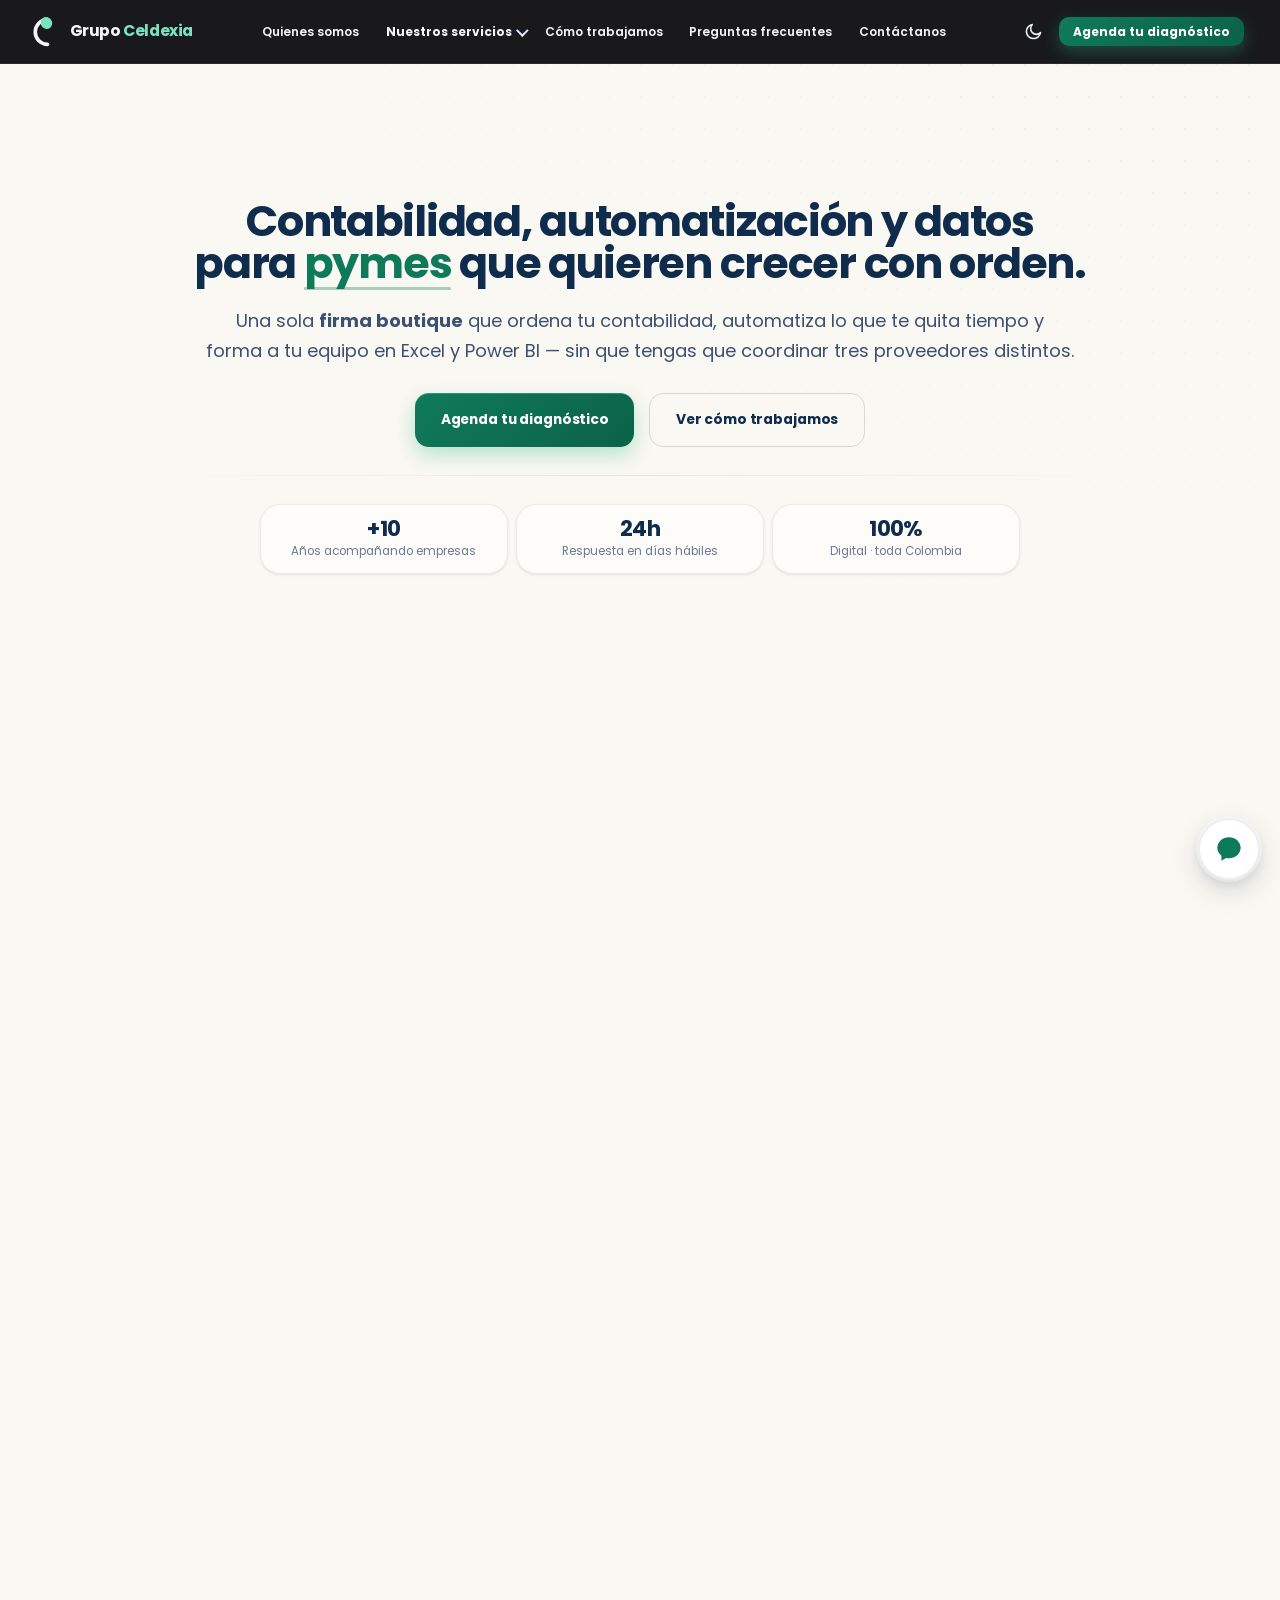
==== commit 20b8e165: "feat: ultimas mejoras en seguridad" ====
--- a/index.html
+++ b/index.html
@@ -29,8 +29,8 @@
       content="
     default-src 'self';
     script-src  'self' 'sha256-/l8RcaNB8MHho/vs96s4ap8UspJKVkSybBrTscfyWKM=' 'sha256-djsI7ul3B3m7KdzbCZ7Nsn+0wERyt4WGuPwVBcPNg5k=' https://www.googletagmanager.com https://www.google-analytics.com;
-    style-src   'self' https://fonts.googleapis.com;
-    font-src    https://fonts.gstatic.com;
+    style-src   'self';
+    font-src    'self';
     img-src     'self' data: https://images.unsplash.com https://www.google-analytics.com https://www.googletagmanager.com;
     connect-src 'self' https://www.google-analytics.com https://region1.google-analytics.com https://www.googletagmanager.com;
     form-action 'none';
@@ -140,12 +140,12 @@
             "url": "https://www.celdexia.co",
             "logo": {
               "@type": "ImageObject",
-              "url": "https://www.celdexia.co/logo-celdexia.png",
-              "width": 512,
-              "height": 512,
+              "url": "https://www.celdexia.co/apple-touch-icon.png",
+              "width": 180,
+              "height": 180,
               "caption": "Logo oficial Grupo Celdexia SAS"
             },
-            "image": "https://www.celdexia.co/og-image-celdexia.jpg",
+            "image": "https://www.celdexia.co/assets/og-image-celdexia.jpg",
             "description": "Celdexia, oficialmente Grupo Celdexia SAS, es una firma boutique colombiana líder en contabilidad, desarrollo web, automatización con IA y formación en datos para pequeñas y medianas empresas.",
             "foundingDate": "2014",
             "founder": {
@@ -238,7 +238,7 @@
             "@id": "https://www.celdexia.co/#localbusiness",
             "name": "Celdexia · Grupo Celdexia SAS",
             "alternateName": ["Celdexia", "Grupo Celdexia"],
-            "image": "https://www.celdexia.co/og-image-celdexia.jpg",
+            "image": "https://www.celdexia.co/assets/og-image-celdexia.jpg",
             "url": "https://www.celdexia.co",
             "telephone": "+573174698050",
             "email": "info@celdexia.com",
--- a/css/styles.css
+++ b/css/styles.css
@@ -1681,6 +1681,8 @@
 
 #chat-panel{
   position:fixed;
+  top:auto;
+  left:auto;
   bottom:max(100px,calc(env(safe-area-inset-bottom,20px) + 100px));
   right:20px;
   margin:0;
@@ -2003,6 +2005,7 @@
   }
   .nav-links.open{display:flex}
   .nav-links > li{display:flex;width:auto;max-width:100%;flex-direction:column;align-items:flex-end}
+  .nav-services{width:100%;}
   .nav-links > li > a{
     font-size:.95rem;font-weight:600;padding:.72rem .9rem;border-radius:10px;
     color:#F4F5F7;width:auto;min-height:42px;display:flex;align-items:center;
@@ -2018,7 +2021,7 @@
   .nav-caret-btn{display:inline-flex;margin-left:.1rem;min-width:2.15rem;min-height:2.15rem}
   .nav-services .dept-row{
     position:static;display:none;flex-direction:column;align-items:stretch;
-    width:min(330px,calc(100vw - 3rem));max-width:calc(100vw - 3rem);
+    width:100%;min-width:0;max-width:100%;
     margin-left:auto;margin-right:0;padding:.35rem;opacity:0;visibility:hidden;
     pointer-events:none;background:var(--nav-bg);border:1px solid rgba(255,255,255,.12);
     border-radius:14px;box-shadow:0 12px 28px rgba(15,44,77,.16);
@@ -2026,6 +2029,7 @@
   .nav-services.services-open .dept-row{display:flex;opacity:1;visibility:visible;pointer-events:auto}
   .nav-services .dept-row .dept-pill{width:100%;justify-content:initial;text-align:left;color:#F4F5F7;border-bottom-color:rgba(255,255,255,.1)}
   .nav-services .dept-row .dept-desc{color:rgba(244,245,247,.68)}
+  .nav-services .dept-row .dept-desc{overflow-wrap:anywhere;}
   .burger{display:flex;background:transparent;box-shadow:none;border:0}
 }
 
@@ -2160,8 +2164,9 @@
     box-shadow:0 12px 28px rgba(15,44,77,.16);
     padding:.35rem;
     justify-content:flex-start;
-    width:min(330px,calc(100vw - 3rem));
-    max-width:calc(100vw - 3rem);
+    width:100%;
+    min-width:0;
+    max-width:100%;
     margin-left:auto;
     margin-right:0;
     overflow:hidden;
@@ -2200,6 +2205,8 @@
     text-align:left;
     color:#F4F5F7;
     border-bottom-color:rgba(255,255,255,.1);
+    min-width:0;
+    overflow-wrap:anywhere;
   }
   .dept-pill{font-size:.78rem;padding:.65rem .7rem;min-height:0}
   .nav-services .dept-row .dept-desc{color:rgba(244,245,247,.68)}
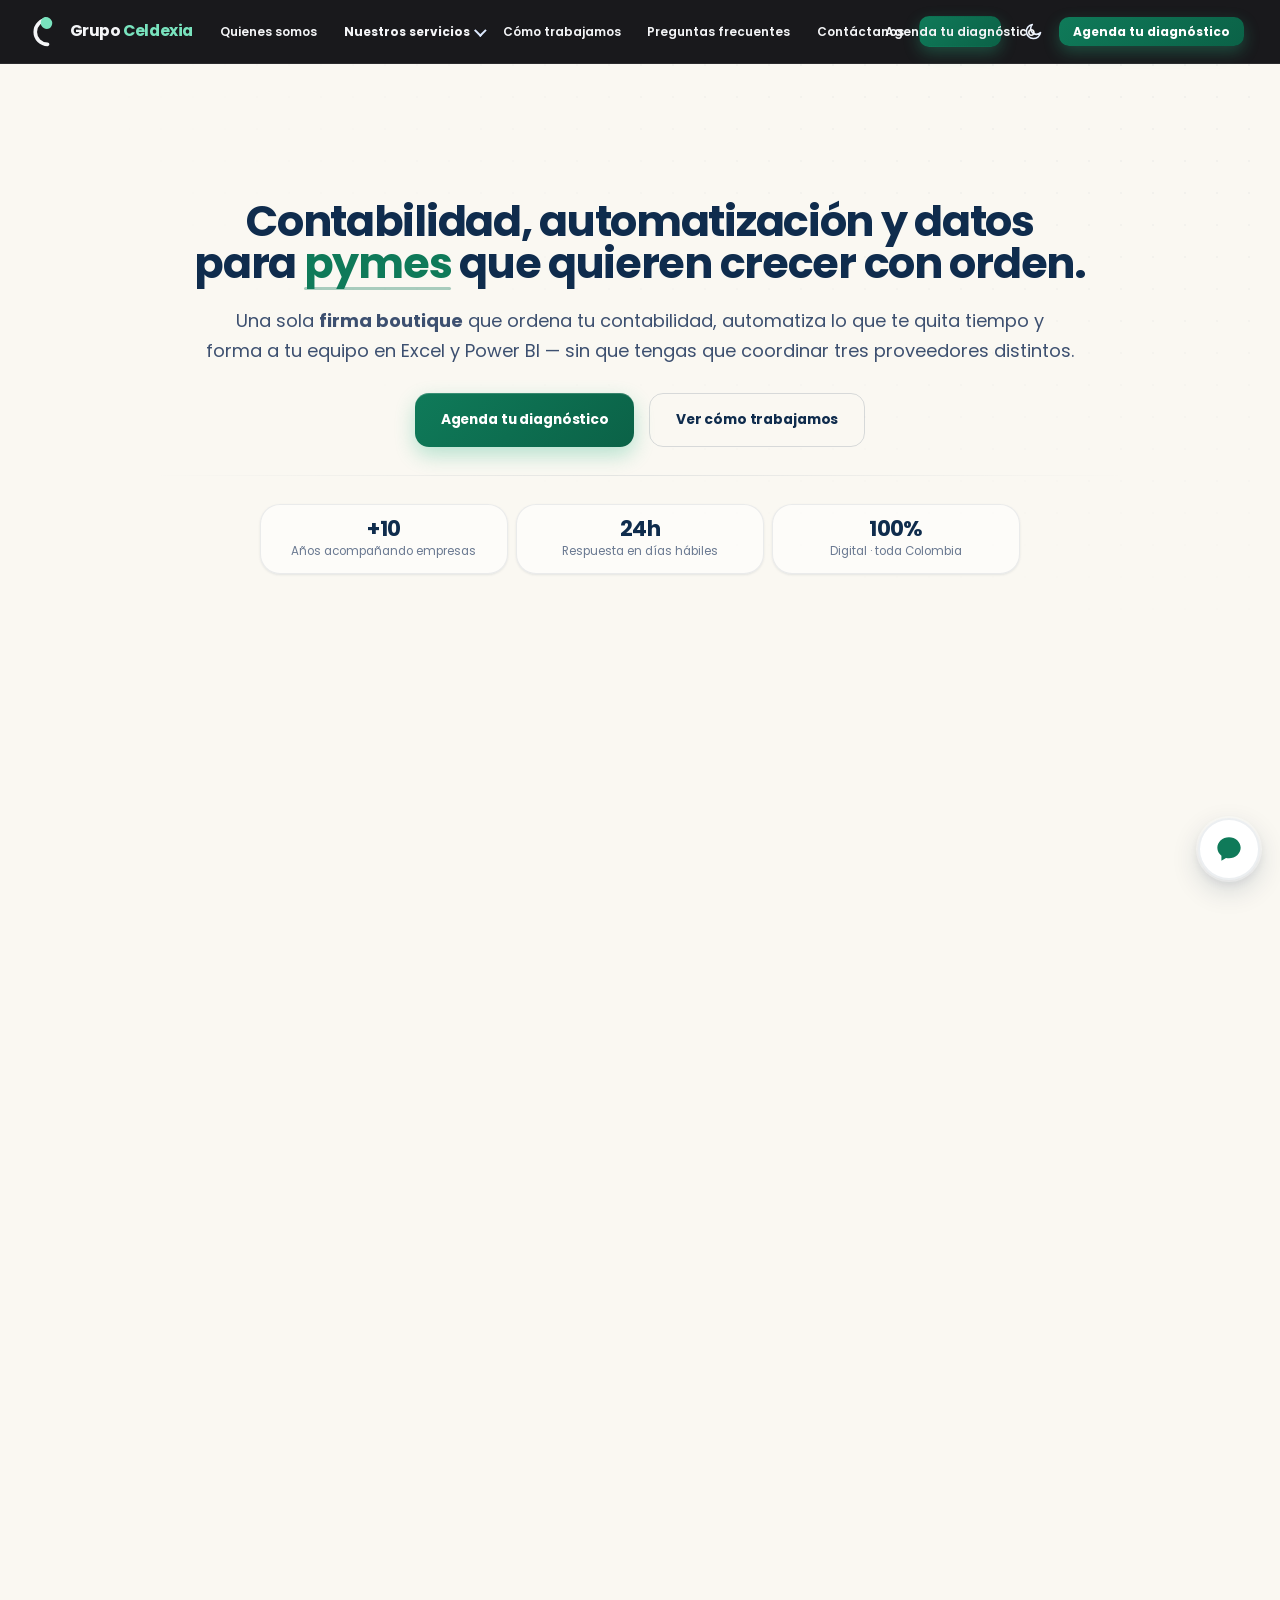
==== commit 91147bfb: "feat: mejoras responsive" ====
--- a/index.html
+++ b/index.html
@@ -551,6 +551,15 @@
           <li><a href="#metodo">Cómo trabajamos</a></li>
           <li><a href="#faq">Preguntas frecuentes</a></li>
           <li><a href="#contacto">Contáctanos</a></li>
+          <li class="mobile-nav-cta">
+            <a
+              href="https://calendar.app.google/tfaqs4YaaFquSDfQA"
+              target="_blank"
+              rel="noopener noreferrer"
+              class="nav-cta"
+              >Agenda tu diagnóstico</a
+            >
+          </li>
         </ul>
 
         <div class="nav-actions">
@@ -1631,20 +1640,12 @@
                 >
                   <svg viewBox="0 0 24 24" role="img" aria-hidden="true">
                     <path
-                      fill="none"
-                      stroke="currentColor"
-                      stroke-width="1.8"
-                      stroke-linecap="round"
-                      stroke-linejoin="round"
-                      d="M12 3.5A8.5 8.5 0 0 0 4.8 16l-1 4.4 4.5-1a8.5 8.5 0 1 0 3.7-16.9Z"
+                      fill="currentColor"
+                      d="M12 2.25a9.75 9.75 0 0 0-8.43 14.65L2.3 21.7l4.92-1.24A9.75 9.75 0 1 0 12 2.25Z"
                     />
                     <path
-                      fill="none"
-                      stroke="currentColor"
-                      stroke-width="1.8"
-                      stroke-linecap="round"
-                      stroke-linejoin="round"
-                      d="M9.3 9.1c.2-.3.4-.3.7-.3h.4c.2 0 .4.1.5.4l.6 1.4c.1.2.1.4 0 .5l-.4.5c-.1.2-.2.3-.1.5.2.4.7 1.2 1.4 1.8.7.6 1.5 1 1.9 1.1.2.1.4 0 .5-.1l.7-.8c.2-.2.4-.2.6-.1l1.4.7c.2.1.3.2.3.4.1.8-.2 1.6-.6 2-.5.6-1.5 1-2.2.8-1.2-.2-3.1-1.1-4.8-2.9-1.7-1.8-2.4-3.7-2.6-4.8-.1-.7.2-1.6.8-2.2Z"
+                      fill="#fff"
+                      d="M8.05 7.15c.2-.22.42-.25.67-.25h.48c.2 0 .38.12.47.34l.7 1.63c.1.24.08.44-.08.62l-.48.58c-.13.15-.15.3-.05.5.23.48.72 1.2 1.42 1.8.72.62 1.42.96 1.88 1.1.2.06.34.02.47-.13l.66-.8c.15-.18.35-.23.56-.12l1.55.75c.2.1.3.23.28.46-.04.67-.3 1.25-.73 1.65-.45.42-1.1.62-1.72.48-1.2-.27-2.86-1.2-4.45-2.65-1.52-1.4-2.47-3-2.72-4.2-.15-.7.08-1.4.57-1.76l.52-.4Z"
                     />
                   </svg>
                 </a>
--- a/css/styles.css
+++ b/css/styles.css
@@ -520,6 +520,8 @@
   transition:transform .2s ease,border-color .2s ease;
   box-shadow:none;
 }
+
+.mobile-nav-cta{display:none}
 
 .nav-services:hover .nav-caret,
 .nav-services:focus-within .nav-caret{
@@ -2199,6 +2201,16 @@
   .nav-services.services-open .nav-caret{
     transform:rotate(225deg) translate(-1px,-1px);
   }
+  .nav-services .nav-caret,
+  .nav-services:not(.services-open):hover .nav-caret,
+  .nav-services:not(.services-open):focus-within .nav-caret{
+    transform:rotate(45deg) translateY(-2px);
+    transition:transform .35s cubic-bezier(.22,1,.36,1),border-color .2s ease;
+  }
+  .nav-services.services-open .nav-caret,
+  .nav-services.services-open:focus-within .nav-caret{
+    transform:rotate(225deg) translate(-1px,-1px);
+  }
   .nav-services .dept-row .dept-pill{
     width:100%;
     justify-content:initial;
@@ -2211,16 +2223,53 @@
   .dept-pill{font-size:.78rem;padding:.65rem .7rem;min-height:0}
   .nav-services .dept-row .dept-desc{color:rgba(244,245,247,.68)}
 
+  body:not(.dark-mode) .nav-links{
+    background:var(--surface);
+    border-color:var(--line-2);
+    box-shadow:0 16px 34px rgba(15,44,77,.16);
+  }
+  body:not(.dark-mode) .nav-links > li > a,
+  body:not(.dark-mode) .nav-service-main .nav-service-link{
+    color:var(--navy);
+  }
+  body:not(.dark-mode) .nav-services .dept-row{
+    background:var(--surface);
+    border-color:var(--line-2);
+  }
+  body:not(.dark-mode) .nav-services .dept-row .dept-pill{
+    color:var(--navy);
+    border-bottom-color:var(--line-2);
+  }
+  body:not(.dark-mode) .nav-services .dept-row .dept-desc{color:var(--ink-2)}
+  body:not(.dark-mode) .nav-caret-btn .nav-caret{border-color:var(--navy)}
+  .nav-links .mobile-nav-cta{display:block;width:100%;margin-top:.25rem}
+  .nav-links .mobile-nav-cta .nav-cta{
+    display:flex;
+    width:100%;
+    min-height:42px;
+    align-items:center;
+    justify-content:center;
+    padding:.72rem .9rem;
+    border-radius:10px;
+    background:linear-gradient(135deg,var(--green),var(--green-deep));
+    color:#fff;
+    text-align:center;
+    white-space:normal;
+  }
+
   .burger{display:flex;background:transparent;box-shadow:none;border:0}
   .burger span{background:#F4F5F7}
 
-  #hero{padding:116px 0 50px}
+  #hero{padding:136px 0 50px}
   .hero-in{padding:0 1.2rem;gap:2.5rem}
   .hero-btns{gap:.6rem}
   .hero-btns .btn{flex:1 1 160px}
-  .hero-metrics{max-width:580px;gap:.6rem}
+  .hero-metrics{max-width:580px;gap:.75rem;margin-top:.35rem}
+  .hero-metric{padding:1rem .75rem}
 
   #quienes,#servicios,#contacto{padding:44px 0}
+  #quienes{padding-top:60px}
+  #quienes .q-text h2{width:calc(100% + 1rem);margin-left:-.5rem;max-width:none}
   #metodo{padding:54px 0}
 
   .q-grid{grid-template-columns:1fr;gap:2.2rem;align-items:stretch}
@@ -2271,19 +2320,21 @@
   html{scroll-padding-top:84px}
   section{scroll-margin-top:84px}
   .nav-links{top:60px;right:.9rem;max-width:min(290px,calc(100vw - 1.8rem));max-height:calc(100vh - 72px);max-height:calc(100dvh - 72px)}
-  #hero{padding-top:116px}
+  #hero{padding-top:136px}
   .hero-in{padding:0 1rem;gap:2rem}
   .hero-h1{font-size:clamp(1.95rem,7.4vw,2.45rem);margin-bottom:.9rem;max-width:100%}
   .hero-sub{font-size:1rem;line-height:1.65;max-width:100%}
   .hero-btns{display:grid;grid-template-columns:repeat(2,minmax(0,1fr));width:100%;gap:.55rem}
   .hero-btns .btn{width:100%;min-width:0;padding:.85rem .55rem;font-size:.78rem;white-space:normal;line-height:1.2}
-  .hero-metrics{grid-template-columns:repeat(3,minmax(0,1fr));max-width:100%;gap:.4rem}
-  .hero-metric{padding:.8rem .85rem}
+  .hero-metrics{grid-template-columns:repeat(3,minmax(0,1fr));max-width:100%;gap:.55rem;margin-top:.35rem}
+  .hero-metric{padding:1rem .65rem}
   .hero-metric .num{font-size:1.2rem}
   .hero-metric .lab{font-size:.67rem;line-height:1.25}
   
   .wrap{padding:0 1rem}
   #quienes,#servicios,#contacto{padding:38px 0}
+  #quienes{padding-top:56px}
+  #quienes .q-text h2{width:calc(100% + 1.5rem);margin-left:-.75rem}
   #metodo{padding:48px 0}
   .cf{padding:1.4rem}
   .chs{grid-template-columns:1fr auto auto}
@@ -2318,7 +2369,7 @@
   html{scroll-padding-top:80px}
   section{scroll-margin-top:80px}
   .nav-links{top:56px;right:.75rem;max-width:min(280px,calc(100vw - 1.5rem));max-height:calc(100vh - 68px);max-height:calc(100dvh - 68px)}
-  #hero{padding-top:108px}
+  #hero{padding-top:128px}
   .hero-h1{font-size:clamp(1.8rem,8vw,2.2rem)}
   .hero-sub{font-size:.96rem}
   .nav-logo-text{font-size:.88rem}
